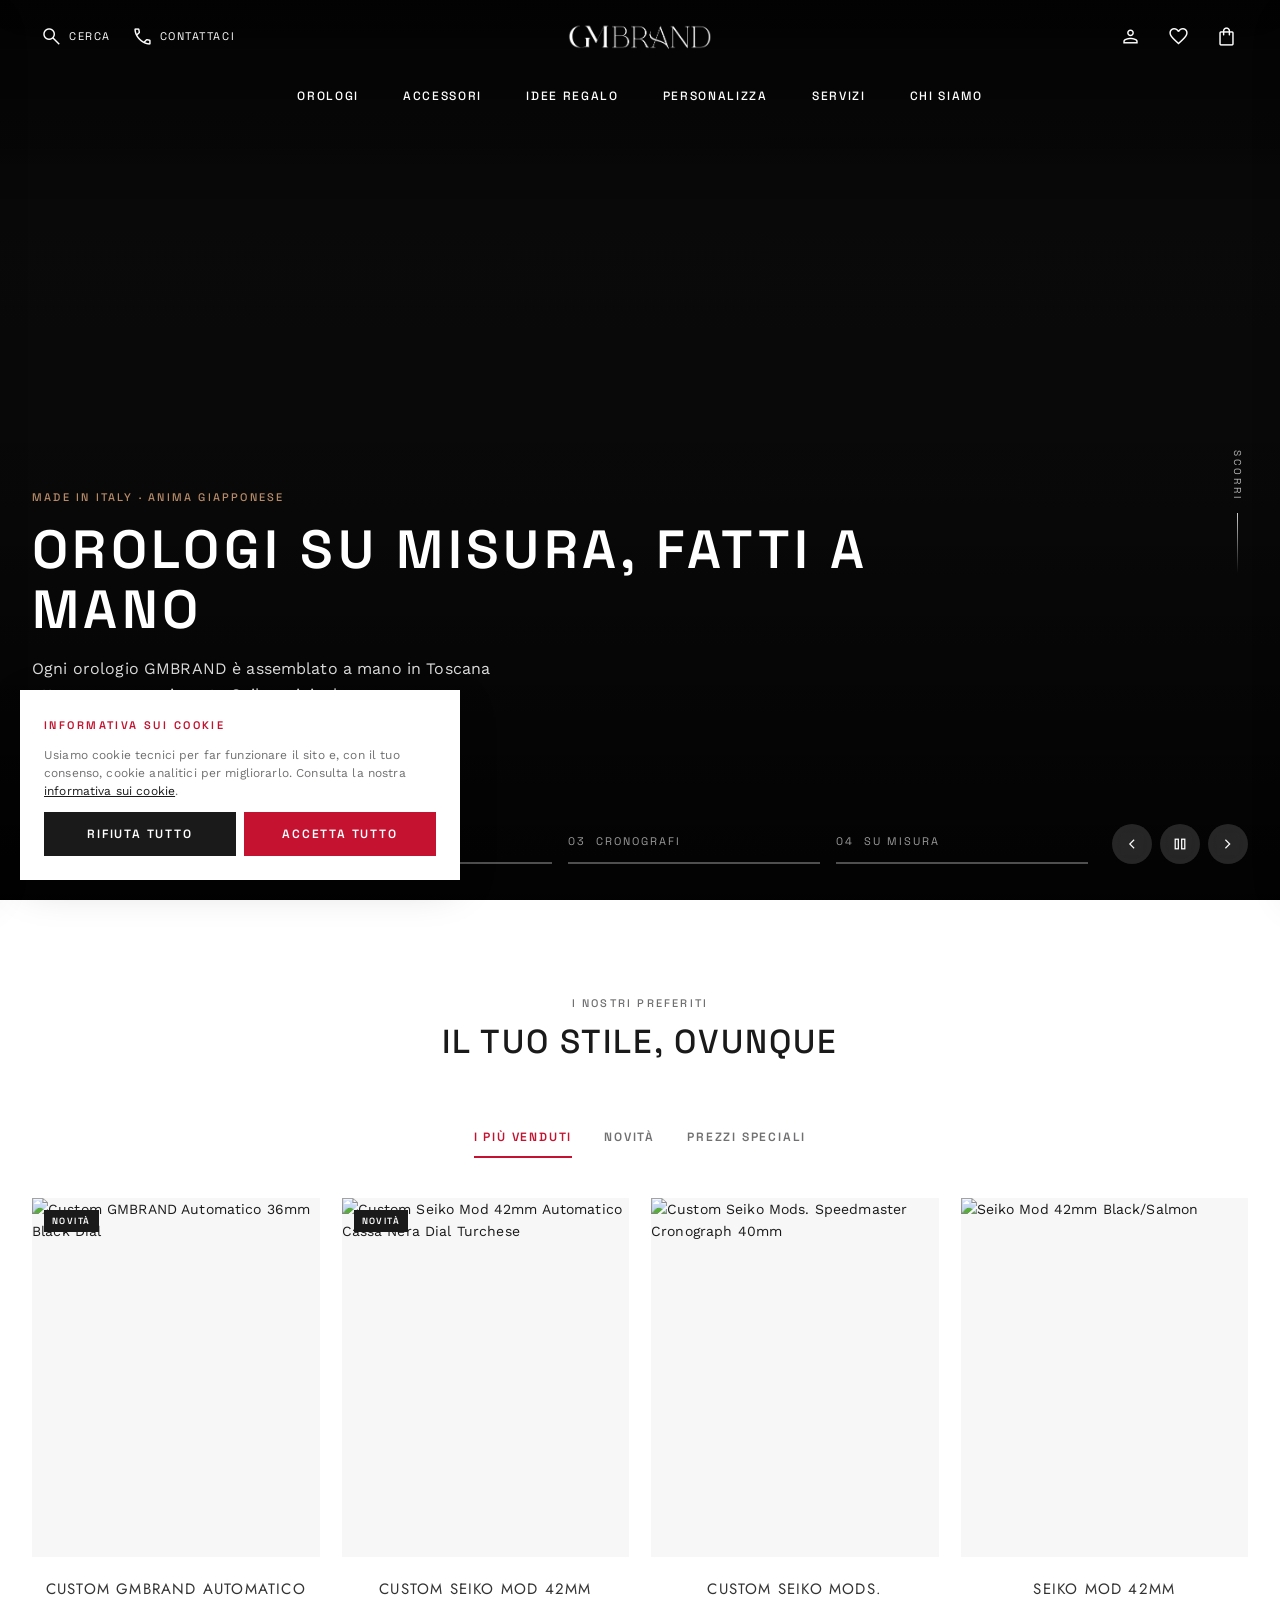
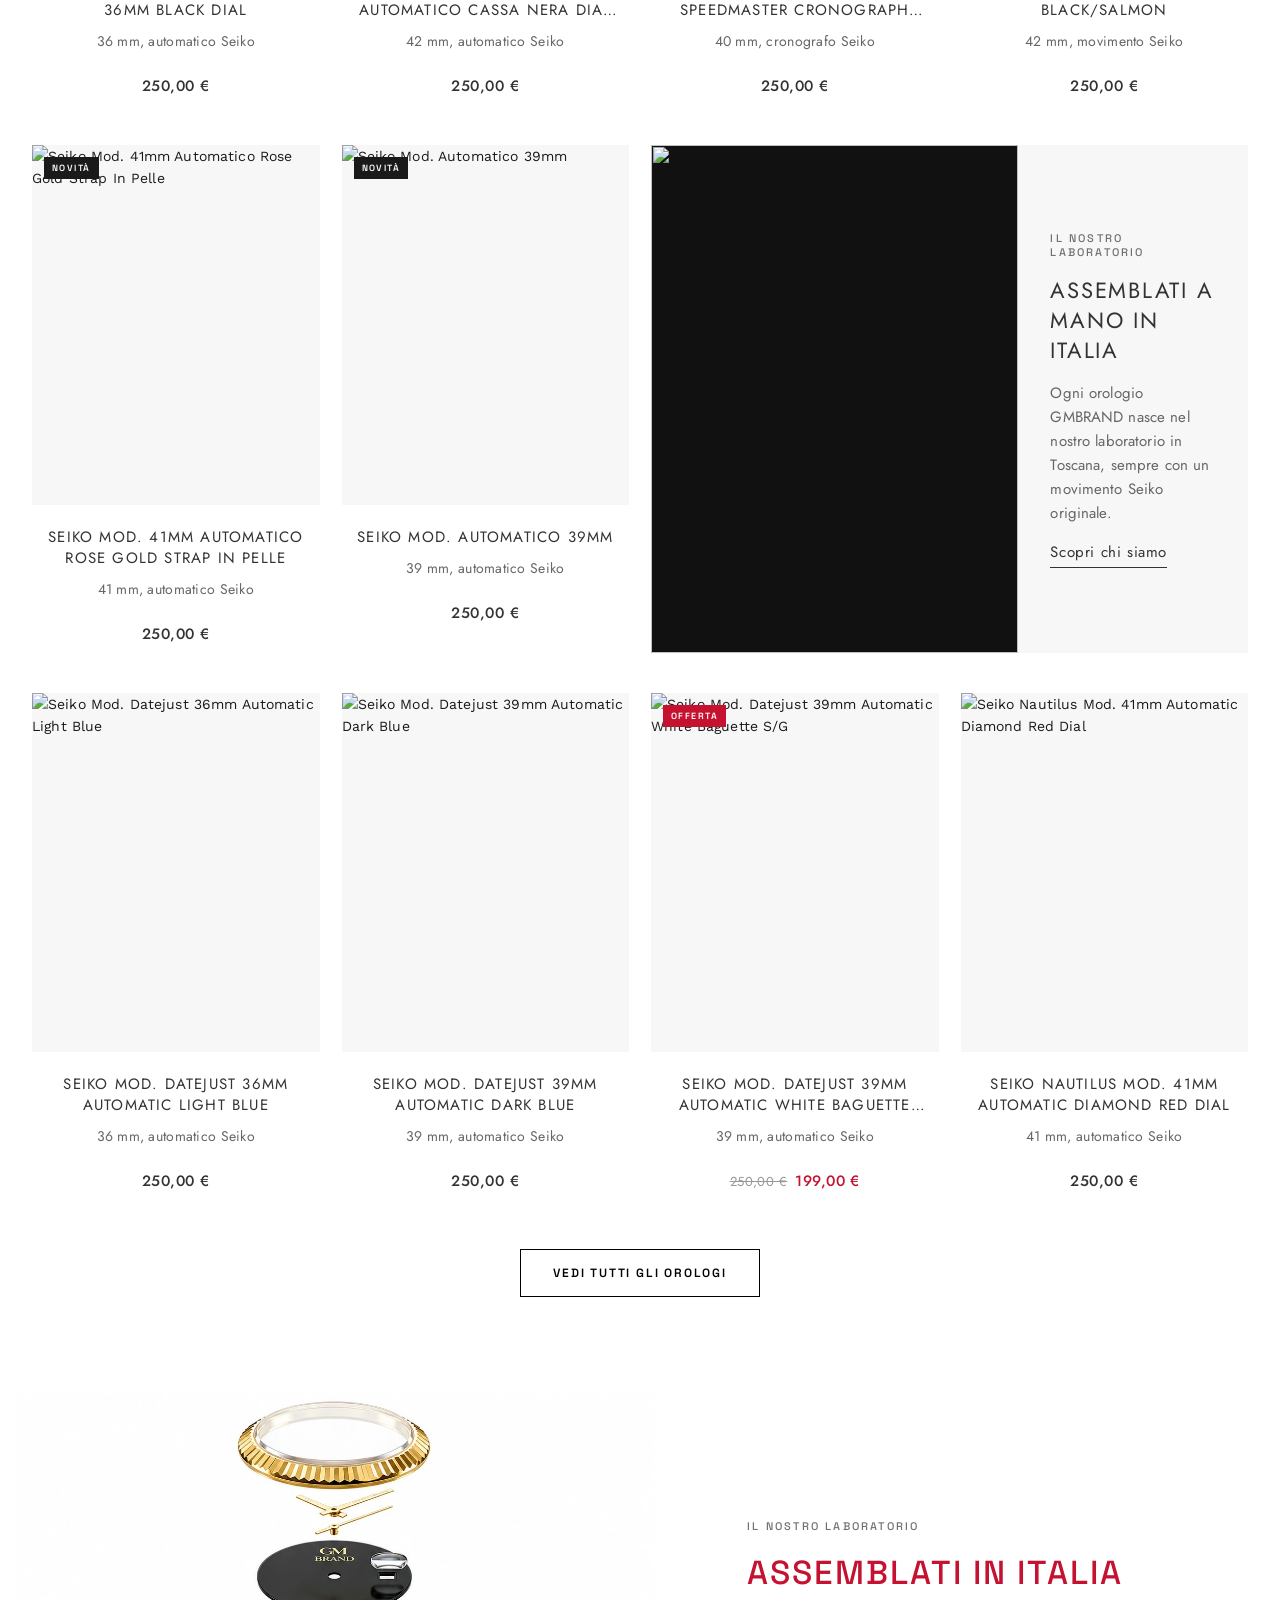
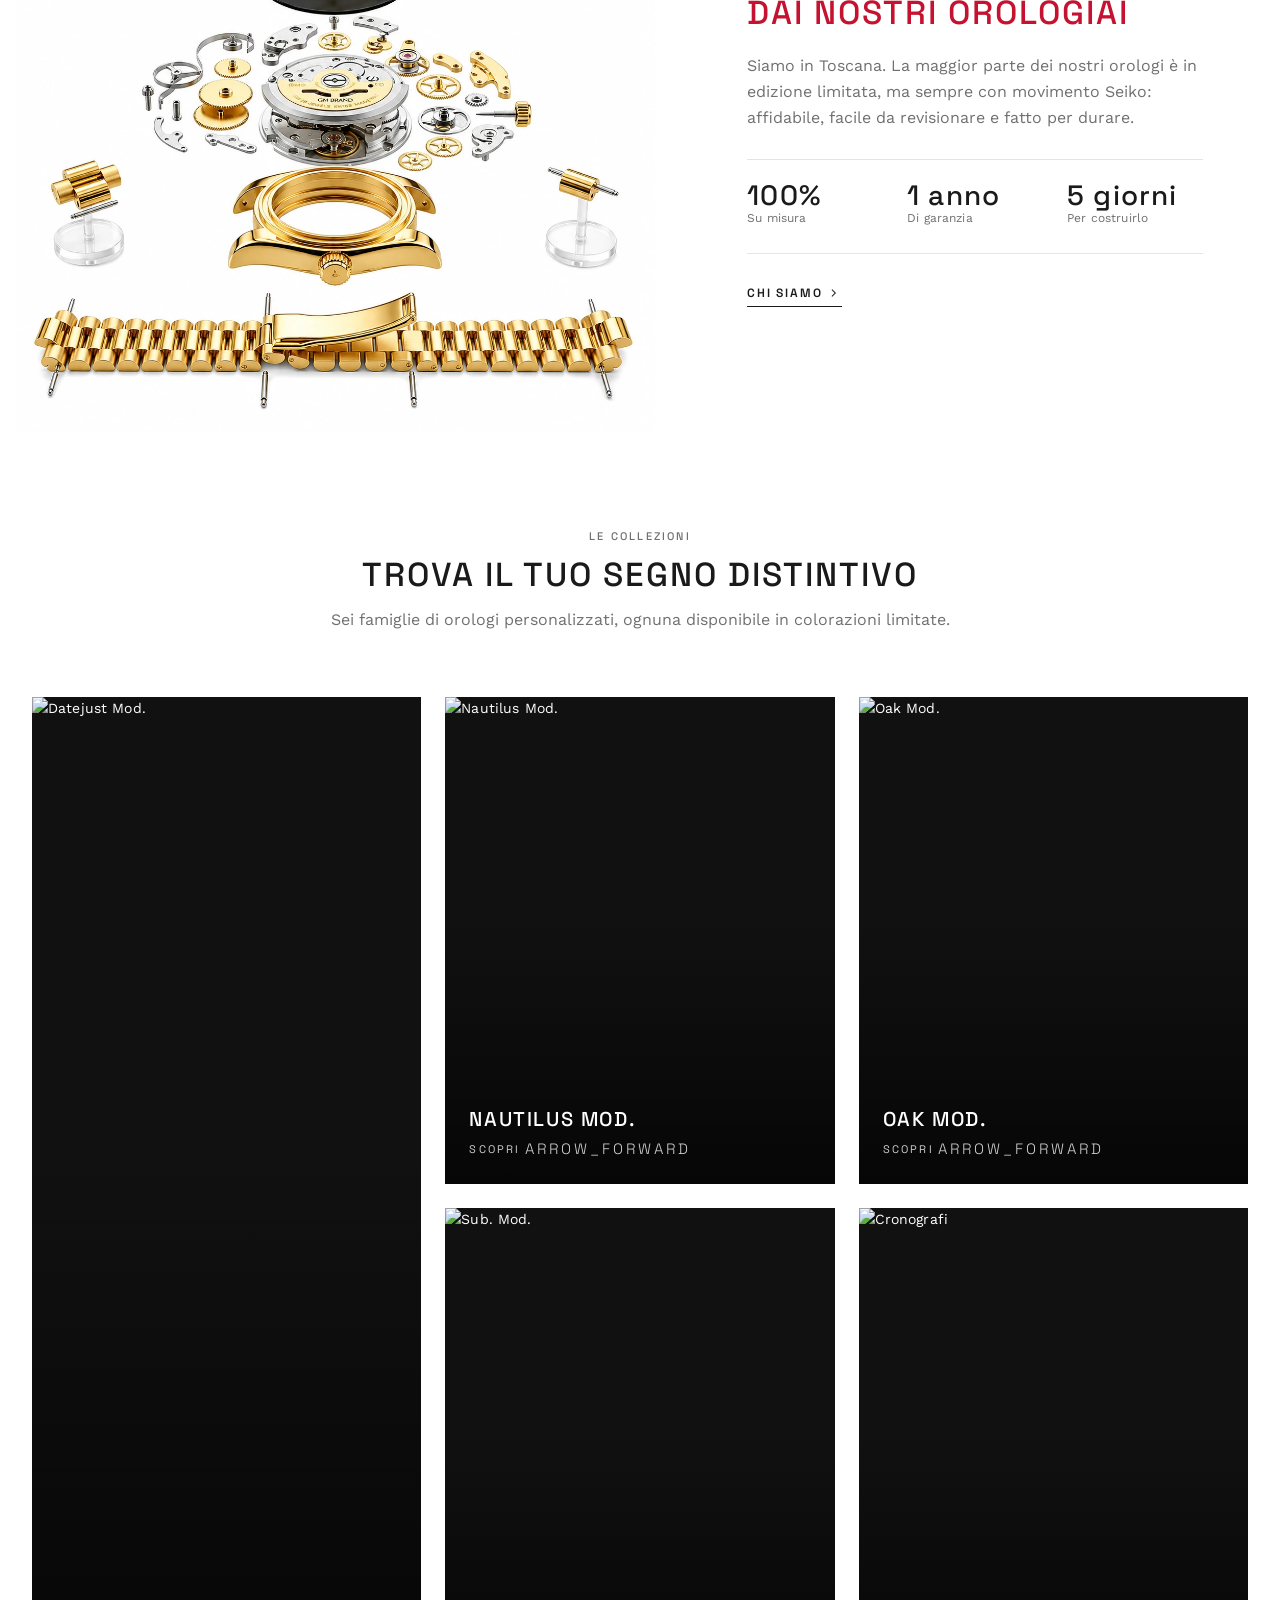
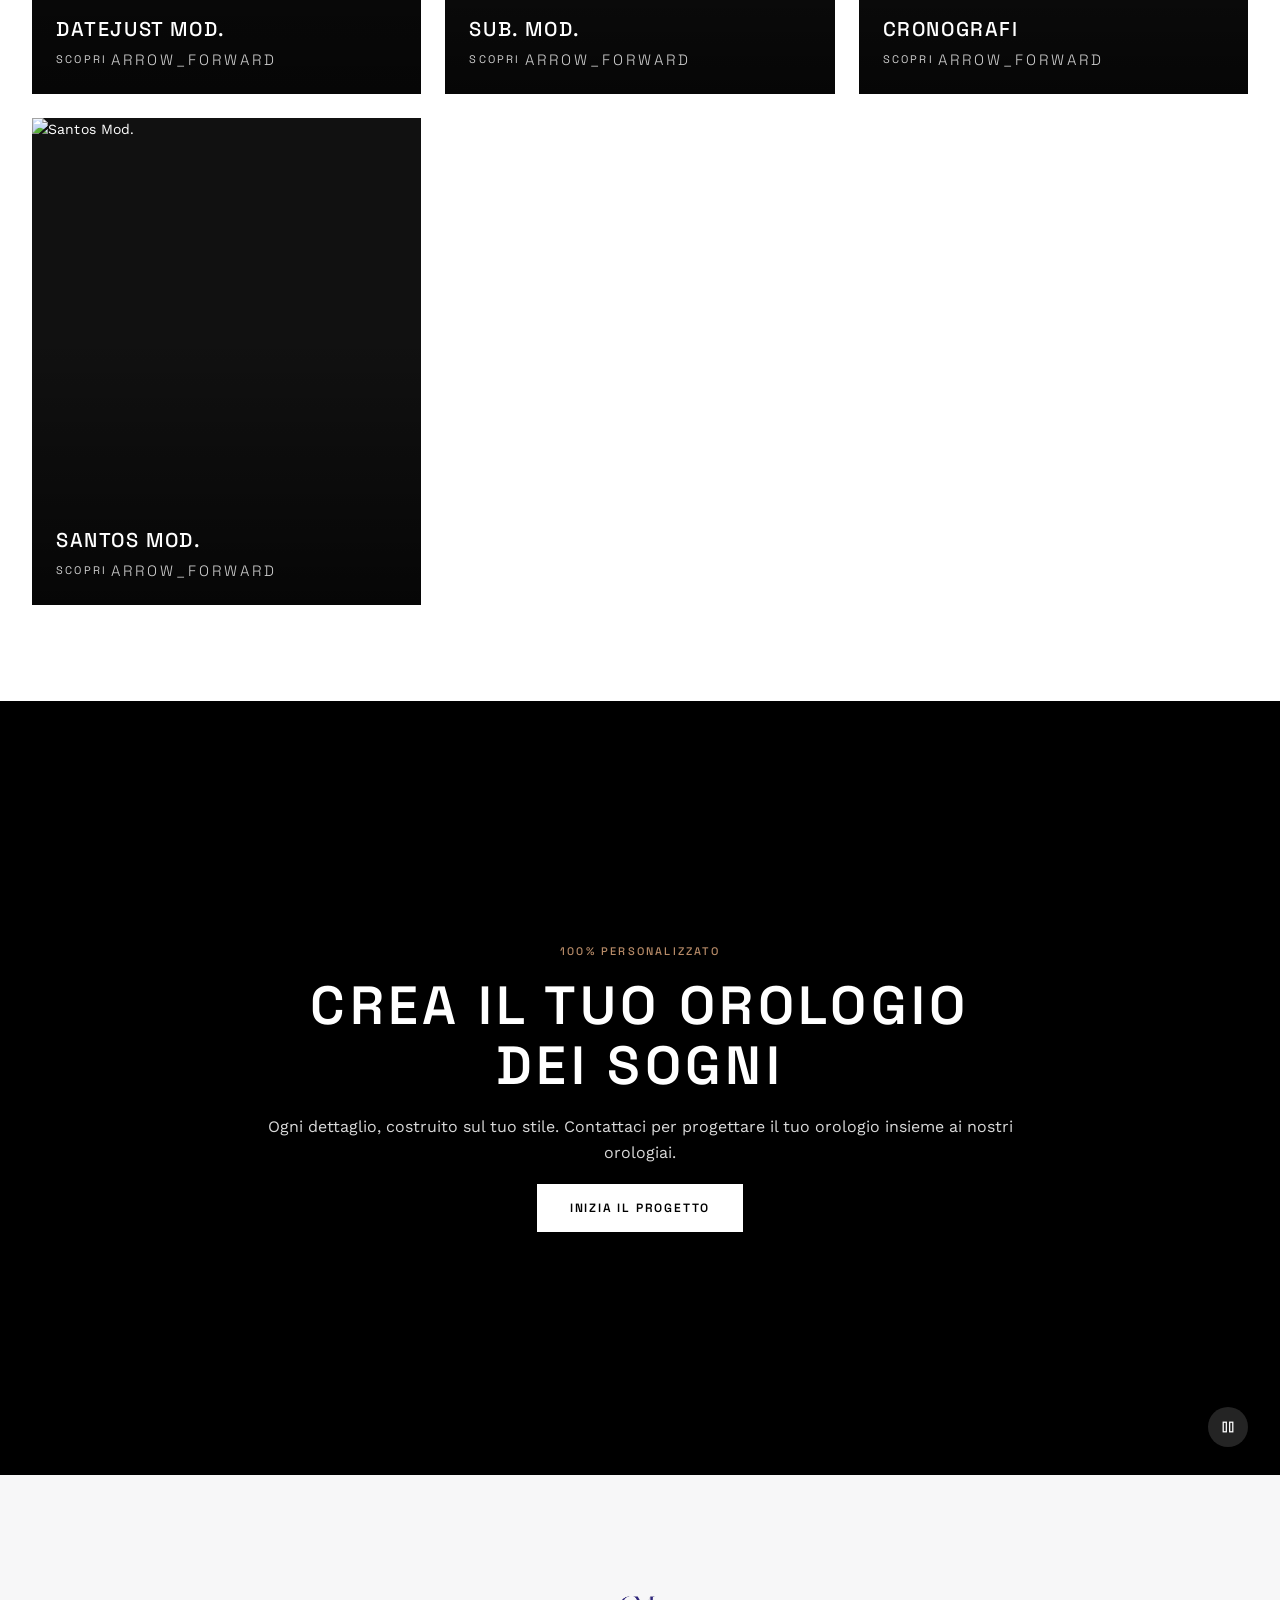
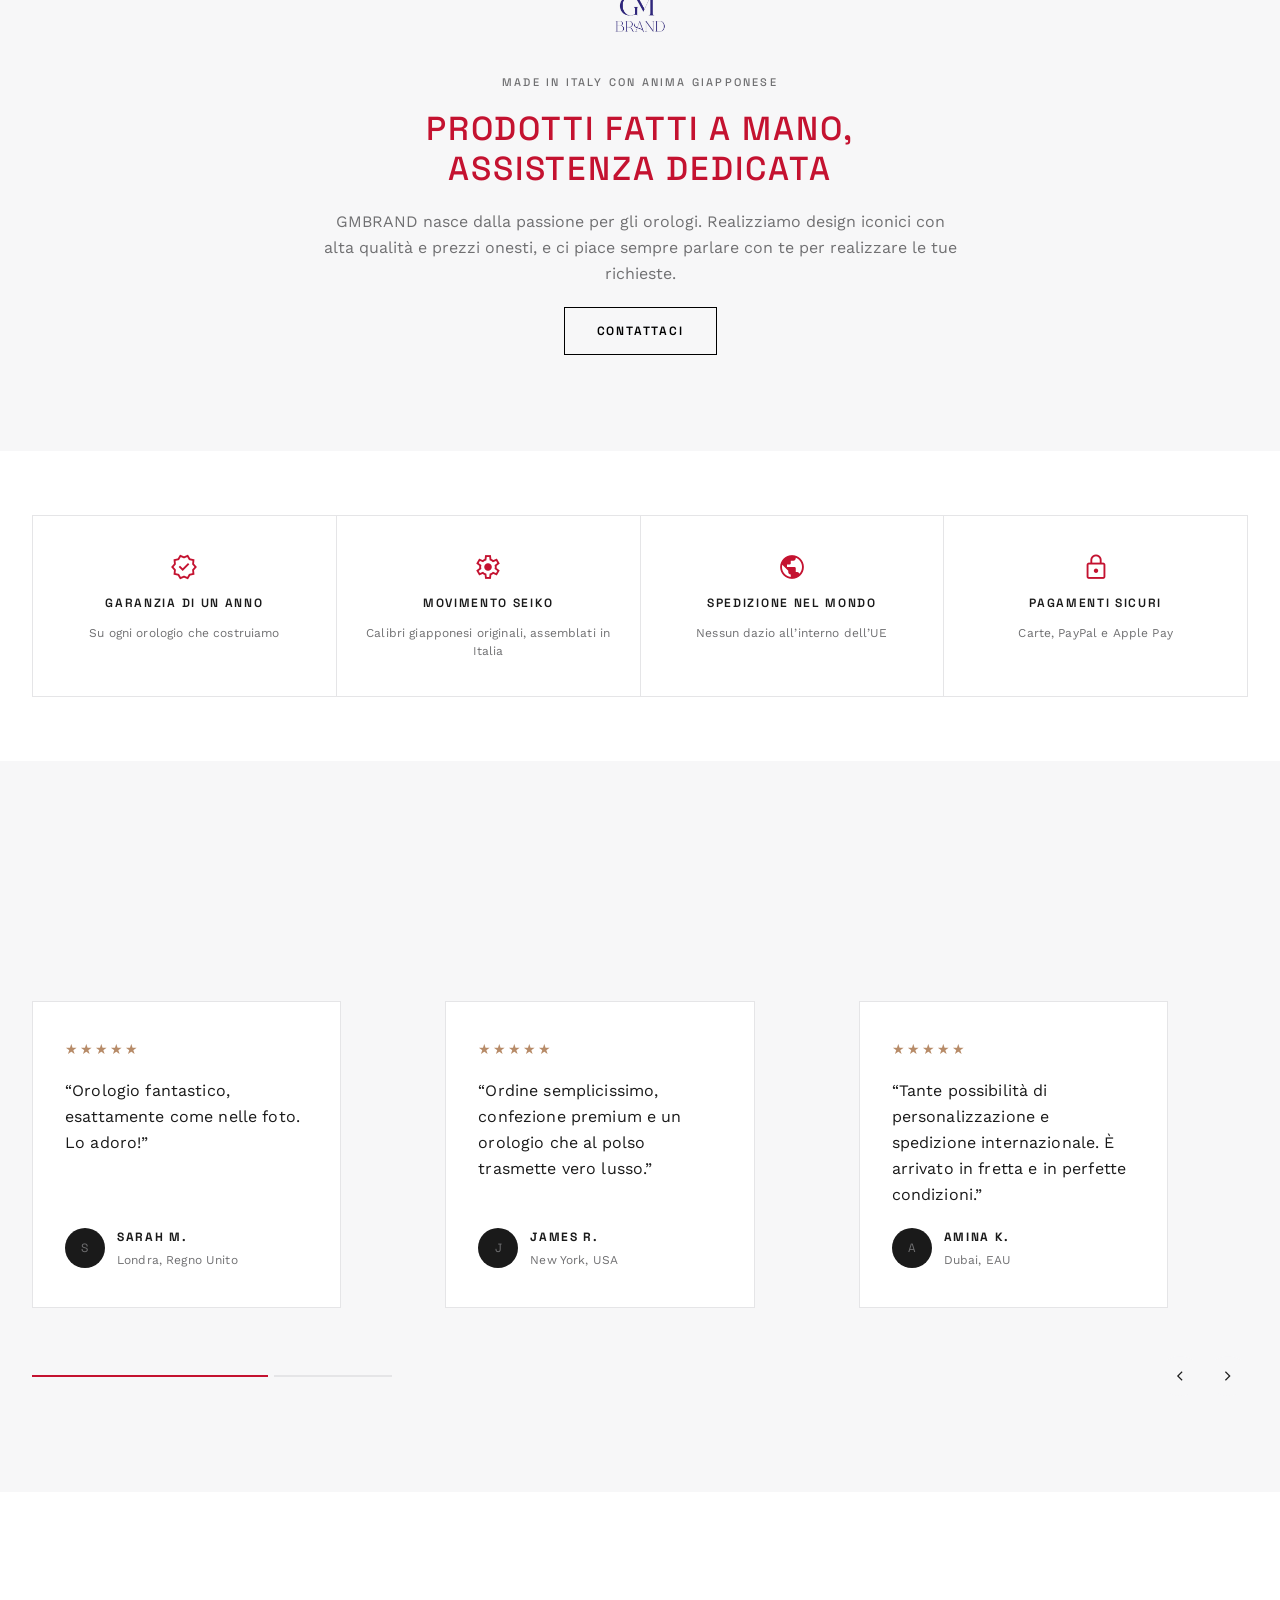
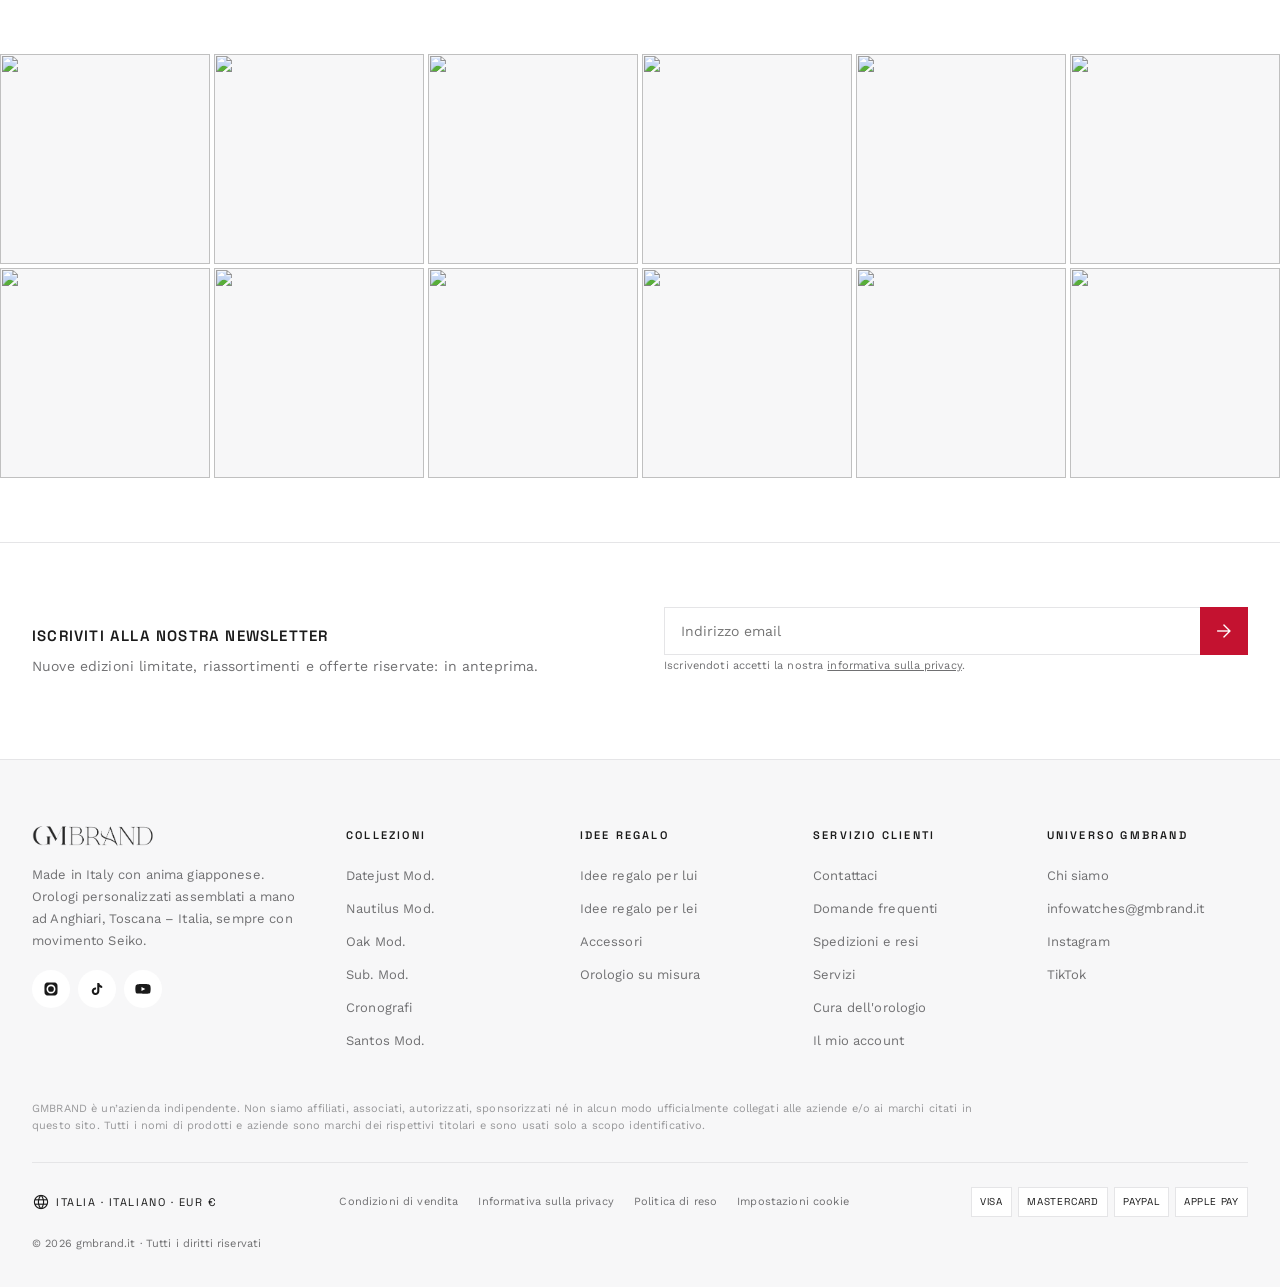
==== preview/index.html @ 94426c6d "descrizione modifiche" ====
<!doctype html>
<html lang="it">
<head>
<meta charset="utf-8">
<meta name="viewport" content="width=device-width, initial-scale=1, viewport-fit=cover">
<title>GMBRAND – Orologi personalizzati Made in Italy</title>
<meta name="description" content="Orologi Seiko mod personalizzati, assemblati a mano in Italia. Datejust, Nautilus, Oak, Sub, Santos mod e cronografi. Spedizione nel mondo, garanzia di un anno.">
<link rel="preconnect" href="https://fonts.googleapis.com"><link rel="preconnect" href="https://fonts.gstatic.com" crossorigin>
<link rel="stylesheet" href="https://fonts.googleapis.com/css2?family=Jost:wght@300;400;500&family=Space+Grotesk:wght@400;500;600;700&family=Work+Sans:wght@300;400;500;600&display=swap">
<link rel="stylesheet" href="https://fonts.googleapis.com/css2?family=Material+Symbols+Outlined:opsz,wght,FILL,GRAD@20..48,100..700,0..1,-50..200&display=block">
<link rel="stylesheet" href="../assets/css/main.css">
<link rel="icon" href="../assets/img/gm-monogram.jpg">
</head>
<body class="has-hero">
<div id="gm-header"></div>
<main id="main">
<section class="hero" aria-roledescription="carousel" aria-label="In evidenza">
  <div class="hero__slide is-active" role="group" aria-roledescription="slide" aria-label="1 / 4">
    <div class="hero__media"><video muted playsinline loop preload="none"  poster="https://www.gmbrand.it/wp-content/uploads/2024/10/IMG_2015-768x512.jpg" data-src="https://videos.pexels.com/video-files/13736229/13736229-hd_1920_1080_30fps.mp4" data-src-mobile="https://videos.pexels.com/video-files/13736229/13736229-sd_960_540_30fps.mp4"></video></div>
    <div class="hero__scrim"></div>
    <div class="hero__content"><div class="container">
      <span class="eyebrow eyebrow--gold">Made in Italy · Anima giapponese</span>
      <h1 class="display">Orologi su misura, fatti a mano</h1>
      <p class="hero__text">Ogni orologio GMBRAND è assemblato a mano in Toscana attorno a un movimento Seiko originale.</p>
      <div class="hero__ctas"><a class="btn btn--red" href="negozio.html">Scopri la collezione</a><a class="btn btn--glass" href="negozio.html">Vedi tutti</a></div>
    </div></div>
  </div>
  <div class="hero__slide" role="group" aria-roledescription="slide" aria-label="2 / 4">
    <div class="hero__media"><video muted playsinline loop preload="none"  poster="https://www.gmbrand.it/wp-content/uploads/2024/04/IMG_1498-768x512.jpg" data-src="https://videos.pexels.com/video-files/11965370/11965370-hd_1920_1080_24fps.mp4" data-src-mobile="https://videos.pexels.com/video-files/11965370/11965370-sd_960_540_24fps.mp4"></video></div>
    <div class="hero__scrim"></div>
    <div class="hero__content"><div class="container">
      <span class="eyebrow eyebrow--gold">Datejust Mod.</span>
      <h2 class="display">Eleganza senza tempo</h2>
      <p class="hero__text">Lunette zigrinate, indici baguette e bracciali jubilee in 36 e 39 mm.</p>
      <div class="hero__ctas"><a class="btn btn--red" href="negozio.html?cat=datejust">Acquista Datejust Mod.</a><a class="btn btn--glass" href="negozio.html">Vedi tutti</a></div>
    </div></div>
  </div>
  <div class="hero__slide" role="group" aria-roledescription="slide" aria-label="3 / 4">
    <div class="hero__media"><video muted playsinline loop preload="none"  poster="https://www.gmbrand.it/wp-content/uploads/2024/04/IMG_0303-768x512.jpg" data-src="https://videos.pexels.com/video-files/39108088/16639006_1920_1080_25fps.mp4" data-src-mobile="https://videos.pexels.com/video-files/39108088/16639003_960_540_25fps.mp4"></video></div>
    <div class="hero__scrim"></div>
    <div class="hero__content"><div class="container">
      <span class="eyebrow eyebrow--gold">Edizioni limitate</span>
      <h2 class="display">Precisione e carattere</h2>
      <p class="hero__text">Cronografi panda, racing e vintage da 40 mm, costruiti per durare.</p>
      <div class="hero__ctas"><a class="btn btn--red" href="negozio.html?cat=chronographs">Acquista i cronografi</a><a class="btn btn--glass" href="negozio.html">Vedi tutti</a></div>
    </div></div>
  </div>
  <div class="hero__slide" role="group" aria-roledescription="slide" aria-label="4 / 4">
    <div class="hero__media"><video muted playsinline loop preload="none"  poster="https://www.gmbrand.it/wp-content/uploads/2024/11/IMG_2409-768x512.jpg" data-src="https://videos.pexels.com/video-files/4824611/4824611-hd_1920_1080_30fps.mp4" data-src-mobile="https://videos.pexels.com/video-files/4824611/4824611-sd_960_540_30fps.mp4"></video></div>
    <div class="hero__scrim"></div>
    <div class="hero__content"><div class="container">
      <span class="eyebrow eyebrow--gold">100% personalizzato</span>
      <h2 class="display">Crea il tuo orologio dei sogni</h2>
      <p class="hero__text">Scegli quadrante, lancette, lunetta e bracciale. I nostri orologiai lo costruiscono per te in cinque giorni lavorativi.</p>
      <div class="hero__ctas"><a class="btn btn--red" href="personalizza.html">Inizia il progetto</a><a class="btn btn--glass" href="negozio.html">Vedi tutti</a></div>
    </div></div>
  </div>
  <div class="hero__controls"><div class="container">
    <div class="hero__tabs" role="tablist">
      <button class="hero__tab is-active" role="tab" aria-label="Made in Italy"><span class="hero__tab-label">01&nbsp; Made in Italy</span><span class="hero__bar"><i></i></span></button>
      <button class="hero__tab" role="tab" aria-label="Datejust Mod."><span class="hero__tab-label">02&nbsp; Datejust Mod.</span><span class="hero__bar"><i></i></span></button>
      <button class="hero__tab" role="tab" aria-label="Cronografi"><span class="hero__tab-label">03&nbsp; Cronografi</span><span class="hero__bar"><i></i></span></button>
      <button class="hero__tab" role="tab" aria-label="Su misura"><span class="hero__tab-label">04&nbsp; Su misura</span><span class="hero__bar"><i></i></span></button>
    </div>
    <div class="hero__btns">
      <button class="round-btn js-hero-prev" aria-label="Slide precedente"><span class="ms">chevron_left</span></button>
      <button class="round-btn js-hero-toggle" aria-label="Metti in pausa"><span class="ms">pause</span></button>
      <button class="round-btn js-hero-next" aria-label="Slide successiva"><span class="ms">chevron_right</span></button>
    </div>
  </div></div>
  <span class="hero__scroll" aria-hidden="true">Scorri</span>
</section>

<section class="section" data-tabs>
  <div class="container">
    <div class="section-head reveal"><span class="eyebrow">I nostri preferiti</span><h2 class="h-lg">Il tuo stile, ovunque</h2></div>
    <div class="tabs reveal" role="tablist">
      <button class="tab is-active" data-tab="best" role="tab" aria-selected="true">I più venduti</button>
      <button class="tab" data-tab="new" role="tab" aria-selected="false">Novità</button>
      <button class="tab" data-tab="sale" role="tab" aria-selected="false">Prezzi speciali</button>
    </div>
    <div data-panel="best"><ul class="grid products" data-products="best"></ul></div>
    <div data-panel="new" hidden><ul class="grid products" data-products="new"></ul></div>
    <div data-panel="sale" hidden><ul class="grid products" data-products="sale"></ul></div>
    <div class="center" style="margin-top:48px"><a class="btn btn--outline" href="negozio.html">Vedi tutti gli orologi</a></div>
  </div>
</section>

<section class="split">
  <div class="split__media split__media--photo"><img src="../assets/img/exploded-watch.webp" alt="Componenti di un orologio GMBRAND: cassa, movimento, quadrante e bracciale" loading="lazy"></div>
  <div class="split__body reveal">
    <span class="eyebrow">Il nostro laboratorio</span>
    <h2 class="h-lg red">Assemblati in Italia<br>dai nostri orologiai</h2>
    <p class="lead">Siamo in Toscana. La maggior parte dei nostri orologi è in edizione limitata, ma sempre con movimento Seiko: affidabile, facile da revisionare e fatto per durare.</p>
    <div class="facts"><div><strong>100%</strong><span>Su misura</span></div><div><strong>1 anno</strong><span>Di garanzia</span></div><div><strong>5 giorni</strong><span>Per costruirlo</span></div></div>
    <a class="link-arrow" href="chi-siamo.html">Chi siamo <span class="ms" style="font-size:16px">chevron_right</span></a>
  </div>
</section>

<section class="section">
  <div class="container">
    <div class="section-head reveal"><span class="eyebrow">Le collezioni</span><h2 class="h-lg">Trova il tuo segno distintivo</h2><p class="lead">Sei famiglie di orologi personalizzati, ognuna disponibile in colorazioni limitate.</p></div>
    <div class="collections" data-collections></div>
  </div>
</section>

<section class="banner">
  <video muted playsinline loop preload="none" data-lazy data-src="https://videos.pexels.com/video-files/1034069/1034069-hd_1920_1080_25fps.mp4" data-src-mobile="https://videos.pexels.com/video-files/1034069/1034069-sd_960_540_25fps.mp4"></video>
  <div class="banner__body reveal">
    <span class="eyebrow eyebrow--gold">100% personalizzato</span>
    <h2 class="display">Crea il tuo orologio dei sogni</h2>
    <p class="lead">Ogni dettaglio, costruito sul tuo stile. Contattaci per progettare il tuo orologio insieme ai nostri orologiai.</p>
    <a class="btn btn--white" href="personalizza.html">Inizia il progetto</a>
  </div>
  <button class="round-btn banner__toggle" data-video-toggle aria-label="Metti in pausa"><span class="ms">pause</span></button>
</section>

<section class="section section--subtle">
  <div class="container statement reveal">
    <img class="statement__mark" src="../assets/img/gm-monogram.jpg" alt="" width="84" height="84">
    <span class="eyebrow">Made in Italy con anima giapponese</span>
    <h2 class="h-lg red">Prodotti fatti a mano,<br>assistenza dedicata</h2>
    <p class="lead">GMBRAND nasce dalla passione per gli orologi. Realizziamo design iconici con alta qualità e prezzi onesti, e ci piace sempre parlare con te per realizzare le tue richieste.</p>
    <a class="btn btn--outline" href="contatti.html">Contattaci</a>
  </div>
</section>

<section class="section section--tight">
  <div class="container"><div class="trust reveal">
    <div class="trust__item"><span class="ms">verified</span><h4>Garanzia di un anno</h4><p>Su ogni orologio che costruiamo</p></div>
    <div class="trust__item"><span class="ms">settings</span><h4>Movimento Seiko</h4><p>Calibri giapponesi originali, assemblati in Italia</p></div>
    <div class="trust__item"><span class="ms">public</span><h4>Spedizione nel mondo</h4><p>Nessun dazio all’interno dell’UE</p></div>
    <div class="trust__item"><span class="ms">lock</span><h4>Pagamenti sicuri</h4><p>Carte, PayPal e Apple Pay</p></div>
  </div></div>
</section>

<section class="section section--subtle reviews">
  <div class="container">
    <div class="section-head reveal"><span class="eyebrow">Clienti in tutto il mondo</span><h2 class="h-lg">Indossano GMBRAND</h2></div>
    <div class="carousel" data-carousel>
      <div class="carousel__track">
        <figure class="review"><div class="review__stars" aria-label="5 su 5">★★★★★</div><blockquote>“Orologio fantastico, esattamente come nelle foto. Lo adoro!”</blockquote><footer><span class="review__avatar">S</span><div><b>Sarah M.</b><span>Londra, Regno Unito</span></div></footer></figure>
        <figure class="review"><div class="review__stars" aria-label="5 su 5">★★★★★</div><blockquote>“Ordine semplicissimo, confezione premium e un orologio che al polso trasmette vero lusso.”</blockquote><footer><span class="review__avatar">J</span><div><b>James R.</b><span>New York, USA</span></div></footer></figure>
        <figure class="review"><div class="review__stars" aria-label="5 su 5">★★★★★</div><blockquote>“Tante possibilità di personalizzazione e spedizione internazionale. È arrivato in fretta e in perfette condizioni.”</blockquote><footer><span class="review__avatar">A</span><div><b>Amina K.</b><span>Dubai, EAU</span></div></footer></figure>
        <figure class="review"><div class="review__stars" aria-label="5 su 5">★★★★★</div><blockquote>“Da collezionista apprezzo la cura artigianale e l’unicità, a un prezzo che ha senso.”</blockquote><footer><span class="review__avatar">D</span><div><b>Daniel T.</b><span>Sydney, Australia</span></div></footer></figure>
      </div>
      <div class="carousel__nav"><div class="dashes"></div><div class="carousel__arrows"><button class="round-btn round-btn--light js-car-prev" aria-label="Precedente"><span class="ms">chevron_left</span></button><button class="round-btn round-btn--light js-car-next" aria-label="Successivo"><span class="ms">chevron_right</span></button></div></div>
    </div>
  </div>
</section>

<section class="section section--tight">
  <div class="container"><div class="section-head reveal" style="margin-bottom:32px"><span class="eyebrow eyebrow--red">@gmbrand_watches</span><h2 class="h-lg">Seguici su Instagram</h2></div></div>
  <div class="gallery">
    <a href="https://www.instagram.com/gmbrand_watches/" target="_blank" rel="noopener" aria-label="Apri Instagram"><img src="https://www.gmbrand.it/wp-content/uploads/2025/12/IMG_9912-300x300.jpg" alt="" loading="lazy"></a>
    <a href="https://www.instagram.com/gmbrand_watches/" target="_blank" rel="noopener" aria-label="Apri Instagram"><img src="https://www.gmbrand.it/wp-content/uploads/2025/12/IMG_9826-300x300.jpg" alt="" loading="lazy"></a>
    <a href="https://www.instagram.com/gmbrand_watches/" target="_blank" rel="noopener" aria-label="Apri Instagram"><img src="https://www.gmbrand.it/wp-content/uploads/2025/12/IMG_9723-300x300.jpg" alt="" loading="lazy"></a>
    <a href="https://www.instagram.com/gmbrand_watches/" target="_blank" rel="noopener" aria-label="Apri Instagram"><img src="https://www.gmbrand.it/wp-content/uploads/2025/12/IMG_9676-300x300.jpg" alt="" loading="lazy"></a>
    <a href="https://www.instagram.com/gmbrand_watches/" target="_blank" rel="noopener" aria-label="Apri Instagram"><img src="https://www.gmbrand.it/wp-content/uploads/2024/11/IMG_2472-300x300.jpg" alt="" loading="lazy"></a>
    <a href="https://www.instagram.com/gmbrand_watches/" target="_blank" rel="noopener" aria-label="Apri Instagram"><img src="https://www.gmbrand.it/wp-content/uploads/2024/11/IMG_2407-300x300.jpg" alt="" loading="lazy"></a>
    <a href="https://www.instagram.com/gmbrand_watches/" target="_blank" rel="noopener" aria-label="Apri Instagram"><img src="https://www.gmbrand.it/wp-content/uploads/2024/11/IMG_2220-300x300.jpg" alt="" loading="lazy"></a>
    <a href="https://www.instagram.com/gmbrand_watches/" target="_blank" rel="noopener" aria-label="Apri Instagram"><img src="https://www.gmbrand.it/wp-content/uploads/2024/11/IMG_2325-300x300.jpg" alt="" loading="lazy"></a>
    <a href="https://www.instagram.com/gmbrand_watches/" target="_blank" rel="noopener" aria-label="Apri Instagram"><img src="https://www.gmbrand.it/wp-content/uploads/2024/11/IMG_2421-300x300.jpg" alt="" loading="lazy"></a>
    <a href="https://www.instagram.com/gmbrand_watches/" target="_blank" rel="noopener" aria-label="Apri Instagram"><img src="https://www.gmbrand.it/wp-content/uploads/2024/11/IMG_2198-300x300.jpg" alt="" loading="lazy"></a>
    <a href="https://www.instagram.com/gmbrand_watches/" target="_blank" rel="noopener" aria-label="Apri Instagram"><img src="https://www.gmbrand.it/wp-content/uploads/2024/10/IMG_2081-300x300.jpg" alt="" loading="lazy"></a>
    <a href="https://www.instagram.com/gmbrand_watches/" target="_blank" rel="noopener" aria-label="Apri Instagram"><img src="https://www.gmbrand.it/wp-content/uploads/2024/10/IMG_1858-300x300.jpg" alt="" loading="lazy"></a>
  </div>
</section>
</main>
<div id="gm-footer"></div>
<script src="../assets/data/products.js"></script>
<script src="preview.js"></script>
<script src="../assets/js/main.js"></script>
</body>
</html>
---- assets/css/main.css ----
/* ==========================================================================
   GMBRAND – Swiss Horlogerie Prestige design system
   Tokens from DESIGN.md: sharp geometry, hairline borders, red accent.
   ========================================================================== */

:root {
  --red: #C41230;
  --red-dark: #A60E28;
  --black: #000;
  --ink: #1A1A1A;
  --gray: #707072;
  --steel: #98989A;
  --subtle: #F7F7F8;
  --hair: #E5E5E7;
  --gold: #B78B68;
  --white: #fff;

  --f-display: "Space Grotesk", "Helvetica Neue", Arial, sans-serif;
  --f-body: "Work Sans", "Helvetica Neue", Arial, sans-serif;
  --f-card: "Jost", "Futura", "Century Gothic", Arial, sans-serif;

  --max: 1440px;
  --pad: 2rem;
  --gutter: 1.5rem;
  --s-2xl: 4rem;
  --s-3xl: 6rem;

  --bar-h: 32px;
  --head-h: 72px;
  --nav-h: 48px;
  --ease: cubic-bezier(.22, .61, .36, 1);
  --veil: 0 10px 40px -10px rgba(0, 0, 0, .12);
}
@media (max-width: 1023px) {
  :root { --pad: 1.25rem; --gutter: 1rem; --s-2xl: 3rem; --s-3xl: 4rem; --head-h: 60px; --nav-h: 0px; }
}

/* ---------- Reset ---------- */
*, *::before, *::after { box-sizing: border-box; }
html { -webkit-text-size-adjust: 100%; scroll-behavior: smooth; }
body {
  margin: 0; font-family: var(--f-body); font-size: 14px; line-height: 22px; letter-spacing: .01em;
  color: var(--ink); background: var(--white); -webkit-font-smoothing: antialiased; overflow-x: hidden;
}
body.no-scroll { overflow: hidden; }
img, video { display: block; max-width: 100%; height: auto; }
a { color: inherit; text-decoration: none; }
button, input, select, textarea { font: inherit; color: inherit; border-radius: 0; }
button { background: none; border: 0; padding: 0; cursor: pointer; }
h1, h2, h3, h4, h5, h6 { margin: 0; font-family: var(--f-display); font-weight: 500; text-transform: uppercase; letter-spacing: .06em; }
p { margin: 0 0 1em; }
ul { margin: 0; padding: 0; list-style: none; }
:focus-visible { outline: 2px solid var(--red); outline-offset: 2px; }
.sr-only { position: absolute !important; width: 1px; height: 1px; overflow: hidden; clip: rect(0 0 0 0); white-space: nowrap; }
.skip-link:focus { position: fixed; top: 8px; left: 8px; z-index: 999; background: var(--black); color: #fff; padding: 10px 16px; width: auto; height: auto; clip: auto; }

.ms { font-family: "Material Symbols Outlined"; font-weight: 300; font-style: normal; font-size: 22px; line-height: 1; letter-spacing: normal; text-transform: none; display: inline-block; white-space: nowrap; direction: ltr; -webkit-font-smoothing: antialiased; font-variation-settings: "opsz" 24, "wght" 300; user-select: none; }

/* ---------- Layout ---------- */
.container { width: 100%; max-width: var(--max); margin: 0 auto; padding: 0 var(--pad); }
.narrow { max-width: 680px; margin-left: auto; margin-right: auto; }
.section { padding: var(--s-3xl) 0; }
.section--subtle { background: var(--subtle); }
.section--tight { padding: var(--s-2xl) 0; }
.center { text-align: center; }

/* ---------- Typography ---------- */
.eyebrow { font-family: var(--f-display); font-size: 11px; line-height: 14px; font-weight: 500; letter-spacing: .2em; text-transform: uppercase; color: var(--gray); display: inline-block; }
.eyebrow--gold { color: var(--gold); }
.eyebrow--red { color: var(--red); font-weight: 600; }
.display { font-size: clamp(30px, 4.2vw, 56px); line-height: 1.12; font-weight: 600; letter-spacing: .08em; }
.h-lg { font-size: clamp(24px, 2.6vw, 34px); line-height: 1.2; letter-spacing: .06em; }
.h-lg.red, .h-md.red { color: var(--red); }
.h-md { font-size: 20px; line-height: 26px; letter-spacing: .05em; }
.h-sm { font-size: 15px; line-height: 22px; font-weight: 600; letter-spacing: .08em; }
.lead { font-size: 16px; line-height: 26px; color: var(--gray); letter-spacing: 0; }
.muted { color: var(--gray); }
.section-head { display: flex; flex-direction: column; align-items: center; text-align: center; gap: 12px; margin-bottom: var(--s-2xl); }
.section-head .lead { max-width: 620px; margin: 0; }

/* ---------- Buttons ---------- */
.btn {
  display: inline-flex; align-items: center; justify-content: center; gap: 8px;
  height: 48px; padding: 0 32px; font-family: var(--f-display); font-size: 12px; line-height: 16px; font-weight: 600;
  letter-spacing: .15em; text-transform: uppercase; border: 1px solid transparent; transition: background .25s var(--ease), color .25s var(--ease), border-color .25s var(--ease);
  white-space: nowrap; cursor: pointer;
}
.btn--red { background: var(--red); color: #fff; }
.btn--red:hover { background: var(--red-dark); }
.btn--black { background: var(--ink); color: #fff; }
.btn--black:hover { background: #000; }
.btn--outline { border-color: var(--black); color: var(--black); background: transparent; }
.btn--outline:hover { background: var(--black); color: #fff; }
.btn--outline-red { border-color: var(--red); color: var(--red); }
.btn--outline-red:hover { background: var(--red); color: #fff; }
.btn--glass { background: rgba(255,255,255,.12); color: #fff; border-color: rgba(255,255,255,.55); backdrop-filter: blur(10px); -webkit-backdrop-filter: blur(10px); }
.btn--glass:hover { background: #fff; color: var(--black); border-color: #fff; }
.btn--white { background: #fff; color: var(--black); }
.btn--white:hover { background: var(--black); color: #fff; }
.btn--block { width: 100%; }
.btn[disabled], .btn.is-disabled { background: var(--hair); color: var(--gray); cursor: not-allowed; border-color: var(--hair); }
.link-arrow { font-family: var(--f-display); font-size: 12px; font-weight: 600; letter-spacing: .15em; text-transform: uppercase; display: inline-flex; align-items: center; gap: 4px; border-bottom: 1px solid currentColor; padding-bottom: 2px; }
.link-arrow:hover { color: var(--red); }

/* ==========================================================================
   Header
   ========================================================================== */
.site-header { position: fixed; top: 0; left: 0; right: 0; z-index: 60; background: #fff; color: var(--ink); transition: background .35s var(--ease), color .35s var(--ease), box-shadow .35s var(--ease), transform .45s var(--ease); }
.site-header.is-scrolled { box-shadow: 0 1px 8px rgba(0,0,0,.06); }
.site-header.is-hidden { transform: translateY(-100%); }
.site-header.is-transparent { background: transparent; color: #fff; box-shadow: none; }
.site-header.is-transparent::before { content: ""; position: absolute; inset: 0 0 -80px; background: linear-gradient(to bottom, rgba(0,0,0,.5), transparent); pointer-events: none; z-index: -1; }
body:not(.has-hero) #main { padding-top: calc(var(--head-h) + var(--nav-h)); }
.admin-bar .site-header { top: 32px; }
@media (max-width: 782px) { .admin-bar .site-header { top: 46px; } }

.header-main { height: var(--head-h); display: grid; grid-template-columns: 1fr auto 1fr; align-items: center; }
.header-left, .header-right { display: flex; align-items: center; gap: 4px; }
.header-right { justify-content: flex-end; }
.icon-btn { width: 44px; height: 44px; display: inline-flex; align-items: center; justify-content: center; position: relative; transition: color .2s, opacity .2s; }
.icon-btn:hover { opacity: .7; }
.icon-btn .ms { font-size: 23px; }
.icon-btn__label { font-family: var(--f-display); font-size: 11px; letter-spacing: .14em; text-transform: uppercase; margin-left: 6px; }
.icon-btn--text { width: auto; padding: 0 8px; }
.cart-count { position: absolute; top: 6px; right: 4px; min-width: 16px; height: 16px; padding: 0 4px; border-radius: 999px; background: var(--red); color: #fff; font-family: var(--f-display); font-size: 9px; font-weight: 700; line-height: 16px; text-align: center; }
.cart-count:empty, .cart-count[data-count="0"] { display: none; }

.logo { display: flex; align-items: center; justify-content: center; }
.logo img { height: 26px; width: auto; transition: filter .35s var(--ease); }
.site-header.is-transparent .logo img { filter: brightness(0) invert(1); }
@media (max-width: 1023px) { .logo img { height: 20px; } .hide-mobile { display: none !important; } }
@media (min-width: 1024px) { .hide-desktop { display: none !important; } }

/* Primary nav */
.primary-nav { height: var(--nav-h); display: flex; justify-content: center; }
.primary-nav > ul { display: flex; gap: 44px; height: 100%; }
.primary-nav > ul > li { display: flex; align-items: center; height: 100%; }
.primary-nav > ul > li > a { position: relative; height: 100%; display: flex; align-items: center; font-family: var(--f-display); font-size: 12px; font-weight: 500; letter-spacing: .14em; text-transform: uppercase; }
.primary-nav > ul > li > a::after { content: ""; position: absolute; left: 0; right: 0; bottom: 0; height: 2px; background: var(--red); transform: scaleX(0); transition: transform .3s var(--ease); }
.primary-nav > ul > li:hover > a::after, .primary-nav > ul > li.is-open > a::after, .primary-nav > ul > li.current-menu-item > a::after { transform: scaleX(1); }
@media (max-width: 1023px) { .primary-nav { display: none; } }

/* Mega menu */
.mega, .primary-nav .sub-menu {
  position: absolute; left: 0; right: 0; top: 100%; background: #fff; color: var(--ink); border-top: 1px solid var(--hair);
  box-shadow: var(--veil); opacity: 0; visibility: hidden; transform: translateY(-6px); transition: opacity .3s var(--ease), transform .3s var(--ease), visibility .3s;
}
.primary-nav li.is-open > .mega, .primary-nav li.is-open > .sub-menu { opacity: 1; visibility: visible; transform: none; }
.mega { max-height: calc(100vh - var(--head-h) - var(--nav-h)); overflow-y: auto; }
.mega__inner { position: relative; display: grid; grid-template-columns: repeat(var(--cols, 2), minmax(180px, 240px)) 1fr; gap: 56px; padding: 64px var(--pad) 72px; max-width: var(--max); margin: 0 auto; min-height: min(62vh, 620px); }
.mega__close { position: absolute; top: 18px; right: var(--pad); width: 44px; height: 44px; border-radius: 50%; display: flex; align-items: center; justify-content: center; background: var(--subtle); color: var(--ink); transition: background .2s, color .2s; }
.mega__close:hover { background: var(--ink); color: #fff; }
.mega__col h4 { font-size: 11px; letter-spacing: .2em; color: var(--gray); font-weight: 500; margin-bottom: 26px; }
.mega__col li + li { margin-top: 16px; }
.mega__col a { font-family: var(--f-card); font-size: 18px; letter-spacing: .06em; text-transform: uppercase; color: #333; transition: color .2s; }
.mega__col a:hover { color: var(--red); }
.mega__all { display: inline-flex; align-items: center; gap: 6px; margin-top: 36px; font-family: var(--f-display); font-size: 12px; font-weight: 600; letter-spacing: .15em; text-transform: uppercase; color: var(--red); border-bottom: 1px solid currentColor; padding-bottom: 3px; }
.mega__feature { display: grid; grid-template-columns: repeat(var(--tiles, 3), minmax(0, 340px)); justify-content: end; align-content: start; gap: 20px; padding-top: 8px; }
.mega__tile { display: block; }
.mega__tile figure { margin: 0 0 16px; aspect-ratio: 4 / 5; overflow: hidden; background: var(--subtle); }
.mega__tile img { width: 100%; height: 100%; object-fit: cover; transition: transform .8s var(--ease); }
.mega__tile:hover img { transform: scale(1.04); }
.mega__tile span { font-family: var(--f-card); font-size: 16px; letter-spacing: .08em; text-transform: uppercase; color: #333; }
.mega__tile:hover span { color: var(--red); }
/* WordPress menu sub-menus (when a custom menu is assigned) */
.primary-nav .sub-menu { display: flex; justify-content: center; gap: 40px; padding: 28px var(--pad); }
.primary-nav .sub-menu a { font-family: var(--f-display); font-size: 13px; letter-spacing: .08em; text-transform: uppercase; }
.primary-nav .sub-menu a:hover { color: var(--red); }

.overlay { position: fixed; inset: 0; background: rgba(0,0,0,.4); z-index: 55; opacity: 0; visibility: hidden; transition: opacity .3s, visibility .3s; }
.overlay.is-visible { opacity: 1; visibility: visible; }

/* Drawer (mobile menu + cart) */
.drawer { position: fixed; top: 0; bottom: 0; width: min(420px, 92vw); background: #fff; z-index: 70; display: flex; flex-direction: column; transition: transform .45s var(--ease); box-shadow: var(--veil); }
.drawer--left { left: 0; transform: translateX(-100%); }
.drawer--right { right: 0; transform: translateX(100%); }
.drawer.is-open { transform: none; }
.drawer__head { height: 64px; flex-shrink: 0; display: flex; align-items: center; justify-content: space-between; padding: 0 12px 0 var(--pad); border-bottom: 1px solid var(--hair); }
.drawer__head h3 { font-size: 13px; letter-spacing: .14em; font-weight: 600; }
.drawer__body { flex: 1; overflow-y: auto; }
.drawer__foot { border-top: 1px solid var(--hair); padding: 20px var(--pad); }
.m-nav > li { border-bottom: 1px solid var(--hair); }
.m-nav > li > a, .m-nav__toggle { width: 100%; display: flex; align-items: center; justify-content: space-between; padding: 18px var(--pad); font-family: var(--f-display); font-size: 13px; font-weight: 600; letter-spacing: .14em; text-transform: uppercase; text-align: left; }
.m-nav__toggle .ms { font-size: 20px; transition: transform .3s; color: var(--gray); }
.m-nav__toggle[aria-expanded="true"] .ms { transform: rotate(45deg); color: var(--red); }
.m-nav__panel { display: none; padding: 0 var(--pad) 18px; }
.m-nav__panel.is-open { display: block; }
.m-nav__panel li a { display: block; padding: 9px 0; color: var(--gray); font-size: 14px; }
.m-nav__panel li a:hover { color: var(--red); }
.m-nav-extra { padding: 24px var(--pad); display: grid; gap: 14px; }
.m-nav-extra a { display: flex; align-items: center; gap: 10px; font-size: 13px; color: var(--gray); }

/* Search overlay */
.search-panel { position: fixed; left: 0; right: 0; top: 0; z-index: 72; background: #fff; transform: translateY(-100%); transition: transform .45s var(--ease); box-shadow: var(--veil); max-height: 100vh; overflow-y: auto; }
.search-panel.is-open { transform: none; }
.search-panel__bar { display: flex; align-items: center; gap: 12px; height: 88px; border-bottom: 1px solid var(--hair); }
.search-panel__bar .ms { color: var(--gray); }
.search-panel__bar input { flex: 1; border: 0; outline: 0; font-family: var(--f-display); font-size: clamp(18px, 2.2vw, 26px); letter-spacing: .06em; text-transform: uppercase; background: transparent; min-width: 0; }
.search-panel__body { padding: 28px 0 40px; }
.search-tags { display: flex; flex-wrap: wrap; gap: 8px; margin-top: 14px; }
.search-tags a { border: 1px solid var(--hair); padding: 8px 14px; font-size: 12px; letter-spacing: .06em; }
.search-tags a:hover { border-color: var(--black); }
.search-results { display: grid; grid-template-columns: repeat(auto-fill, minmax(180px, 1fr)); gap: 16px; margin-top: 24px; }
.search-results a { display: block; }
.search-results img { aspect-ratio: 1; object-fit: cover; width: 100%; background: var(--subtle); margin-bottom: 8px; }
.search-results span { font-family: var(--f-display); font-size: 12px; letter-spacing: .06em; text-transform: uppercase; line-height: 1.35; display: block; }
.search-results em { font-style: normal; font-weight: 600; font-size: 13px; }

/* ==========================================================================
   Hero video slider
   ========================================================================== */
.hero { position: relative; height: 100vh; height: 100svh; min-height: 560px; max-height: 1100px; background: #0b0b0b; color: #fff; overflow: hidden; }
.hero__slide { position: absolute; inset: 0; opacity: 0; visibility: hidden; transition: opacity 1.2s var(--ease), visibility 1.2s; }
.hero__slide.is-active { opacity: 1; visibility: visible; z-index: 1; }
.hero__media { position: absolute; inset: 0; }
.hero__media video, .hero__media img { width: 100%; height: 100%; object-fit: cover; transform: scale(1.06); transition: transform 9s linear; }
.hero__slide.is-active .hero__media video, .hero__slide.is-active .hero__media img { transform: scale(1); }
.hero__scrim { position: absolute; inset: 0; background: linear-gradient(to top, rgba(0,0,0,.78) 0%, rgba(0,0,0,.25) 45%, rgba(0,0,0,.15) 70%, rgba(0,0,0,.35) 100%); }
.hero__content { position: absolute; left: 0; right: 0; bottom: 120px; z-index: 2; }
.hero__content .container { display: flex; flex-direction: column; align-items: flex-start; gap: 16px; }
.hero__content .display { max-width: 860px; }
.hero__text { max-width: 520px; color: rgba(255,255,255,.86); font-size: 16px; line-height: 26px; margin: 0; }
.hero__ctas { display: flex; gap: 12px; flex-wrap: wrap; margin-top: 8px; }
.hero__slide .hero__content > .container > * { opacity: 0; transform: translateY(24px); transition: opacity .9s var(--ease), transform .9s var(--ease); }
.hero__slide.is-active .hero__content > .container > * { opacity: 1; transform: none; }
.hero__slide.is-active .hero__content > .container > *:nth-child(2) { transition-delay: .12s; }
.hero__slide.is-active .hero__content > .container > *:nth-child(3) { transition-delay: .24s; }
.hero__slide.is-active .hero__content > .container > *:nth-child(4) { transition-delay: .36s; }
.hero__controls { position: absolute; left: 0; right: 0; bottom: 36px; z-index: 3; }
.hero__controls .container { display: flex; align-items: flex-end; gap: 24px; }
.hero__tabs { flex: 1; display: grid; grid-auto-flow: column; grid-auto-columns: 1fr; gap: 16px; }
.hero__tab { text-align: left; color: rgba(255,255,255,.6); transition: color .3s; }
.hero__tab:hover, .hero__tab.is-active { color: #fff; }
.hero__tab-label { display: block; font-family: var(--f-display); font-size: 11px; letter-spacing: .18em; text-transform: uppercase; margin-bottom: 10px; white-space: nowrap; overflow: hidden; text-overflow: ellipsis; }
.hero__bar { display: block; height: 2px; background: rgba(255,255,255,.3); position: relative; overflow: hidden; }
.hero__bar i { position: absolute; inset: 0; background: var(--red); transform-origin: left; transform: scaleX(0); }
.hero__tab.is-done .hero__bar i { transform: scaleX(1); background: rgba(255,255,255,.8); }
.hero__btns { display: flex; gap: 8px; }
.round-btn { width: 40px; height: 40px; border-radius: 50%; display: inline-flex; align-items: center; justify-content: center; background: rgba(255,255,255,.14); backdrop-filter: blur(10px); -webkit-backdrop-filter: blur(10px); color: #fff; transition: background .25s, color .25s; }
.round-btn:hover { background: #fff; color: var(--black); }
.round-btn .ms { font-size: 20px; }
.round-btn--light { background: var(--subtle); color: var(--ink); backdrop-filter: none; }
.round-btn--light:hover { background: var(--ink); color: #fff; }
.round-btn[disabled] { opacity: .35; pointer-events: none; }
.hero__scroll { position: absolute; right: var(--pad); top: 50%; z-index: 3; writing-mode: vertical-rl; font-family: var(--f-display); font-size: 10px; letter-spacing: .3em; text-transform: uppercase; color: rgba(255,255,255,.7); display: flex; align-items: center; gap: 12px; }
.hero__scroll::after { content: ""; width: 1px; height: 60px; background: linear-gradient(rgba(255,255,255,.8), transparent); animation: scrollLine 2.2s infinite; }
@keyframes scrollLine { 0% { transform: scaleY(0); transform-origin: top; } 50% { transform: scaleY(1); transform-origin: top; } 51% { transform-origin: bottom; } 100% { transform: scaleY(0); transform-origin: bottom; } }
@media (max-width: 1023px) {
  .hero { min-height: 520px; }
  .hero__content { bottom: 110px; }
  .hero__tab-label { display: none; }
  .hero__tabs { gap: 6px; }
  .hero__scroll, .hero__btns .js-hero-prev, .hero__btns .js-hero-next { display: none; }
  .hero__ctas .btn { padding: 0 22px; }
}

/* Page hero (inner pages) */
.page-hero { position: relative; min-height: 420px; height: 56vh; display: flex; align-items: flex-end; color: #fff; background: #111; overflow: hidden; }
.page-hero video, .page-hero > img { position: absolute; inset: 0; width: 100%; height: 100%; object-fit: cover; }
.page-hero::after { content: ""; position: absolute; inset: 0; background: linear-gradient(to top, rgba(0,0,0,.7), rgba(0,0,0,.15)); }
.page-hero .container { position: relative; z-index: 1; padding-bottom: 56px; display: flex; flex-direction: column; gap: 14px; }
.page-hero .lead { color: rgba(255,255,255,.85); max-width: 560px; margin: 0; }
.page-title { padding: 56px 0 32px; text-align: center; border-bottom: 1px solid var(--hair); }
.page-title .h-lg { margin-top: 10px; }

/* ==========================================================================
   Home sections
   ========================================================================== */
.model-bar { background: var(--subtle); border-bottom: 1px solid var(--hair); }
.model-bar ul { display: flex; justify-content: center; gap: 48px; padding: 22px 0; overflow-x: auto; scrollbar-width: none; }
.model-bar ul::-webkit-scrollbar { display: none; }
.model-bar a { position: relative; display: flex; flex-direction: column; align-items: center; gap: 6px; font-family: var(--f-display); font-size: 12px; font-weight: 600; letter-spacing: .2em; text-transform: uppercase; color: var(--gray); white-space: nowrap; transition: color .2s; }
.model-bar a::after { content: ""; width: 5px; height: 5px; border-radius: 50%; background: var(--red); opacity: 0; transition: opacity .2s; }
.model-bar a:hover, .model-bar a.is-active { color: var(--ink); }
.model-bar a:hover::after, .model-bar a.is-active::after { opacity: 1; }
@media (max-width: 1023px) { .model-bar ul { justify-content: flex-start; gap: 28px; padding: 18px var(--pad); } }

/* Tabs */
.tabs { display: flex; justify-content: center; gap: 32px; margin-bottom: 40px; }
.tab { white-space: nowrap; padding-bottom: 8px; font-family: var(--f-display); font-size: 12px; font-weight: 600; letter-spacing: .15em; text-transform: uppercase; color: var(--gray); border-bottom: 2px solid transparent; transition: color .2s, border-color .2s; }
.tab:hover { color: var(--ink); }
.tab.is-active { color: var(--red); border-color: var(--red); }
@media (max-width: 560px) { .tabs { gap: 18px; } .tab { font-size: 11px; letter-spacing: .1em; } }

/* Product card – stile editoriale */
.pcard { position: relative; display: flex; flex-direction: column; height: 100%; }
.pcard__media { position: relative; display: block; aspect-ratio: 4 / 5; background: var(--subtle); overflow: hidden; }
.pcard__media img { width: 100%; height: 100%; object-fit: cover; transition: transform .8s var(--ease), opacity .5s; }
.pcard:hover .pcard__media img { transform: scale(1.03); }
.pcard__badges { position: absolute; top: 12px; left: 12px; display: flex; gap: 6px; z-index: 1; }
.badge { display: inline-flex; align-items: center; height: 22px; padding: 0 8px; font-family: var(--f-display); font-size: 9px; font-weight: 600; letter-spacing: .16em; text-transform: uppercase; background: var(--ink); color: #fff; }
.badge--red { background: var(--red); }
.badge--outline { background: #fff; color: var(--ink); border: 1px solid var(--hair); }
.badge--gold { background: transparent; color: var(--gold); border: 1px solid var(--gold); }
.pcard__wish { position: absolute; top: 8px; right: 8px; z-index: 1; width: 36px; height: 36px; border-radius: 50%; display: flex; align-items: center; justify-content: center; color: var(--ink); background: rgba(255,255,255,.9); opacity: 0; transition: opacity .25s, color .2s; }
.pcard:hover .pcard__wish, .pcard__wish.is-on { opacity: 1; }
.pcard__wish.is-on { color: var(--red); }
.pcard__wish.is-on .ms { font-variation-settings: "FILL" 1; }
.pcard__wish .ms { font-size: 19px; }
.pcard__body { display: flex; flex-direction: column; align-items: center; text-align: center; gap: 10px; padding: 22px 12px 8px; flex: 1; color: #333; }
.pcard__title { font-family: var(--f-card); font-size: 15px; line-height: 21px; font-weight: 400; letter-spacing: .08em; text-transform: uppercase; color: #333; display: -webkit-box; -webkit-line-clamp: 2; -webkit-box-orient: vertical; overflow: hidden; }
.pcard__body:hover .pcard__title { color: #000; }
.pcard__spec { font-family: var(--f-card); font-size: 14px; line-height: 20px; color: #666; margin: 0; letter-spacing: .02em; }
.price { font-family: var(--f-card); font-size: 15px; font-weight: 500; letter-spacing: .03em; color: #333; display: inline-flex; align-items: baseline; justify-content: center; gap: 8px; flex-wrap: wrap; }
.price del { color: var(--steel); font-weight: 400; font-size: 13px; }
.price ins { text-decoration: none; color: var(--red); }
.pcard__price { margin-top: 14px; }
.pcard.is-soldout .pcard__media img { opacity: .7; }

/* Riquadro marketing nella griglia prodotti */
.promo-tile { grid-column: span 2; display: grid; grid-template-columns: 1.6fr 1fr; background: var(--subtle); list-style: none; }
.promo-tile--reverse { grid-template-columns: 1fr 1.6fr; }
.promo-tile--reverse .promo-tile__media { order: 2; }
.promo-tile__media { position: relative; overflow: hidden; background: #111; min-height: 360px; }
.promo-tile__media img { position: absolute; inset: 0; width: 100%; height: 100%; object-fit: cover; transition: transform 1.2s var(--ease); }
.promo-tile:hover .promo-tile__media img { transform: scale(1.04); }
.promo-tile__body { display: flex; flex-direction: column; justify-content: center; gap: 16px; padding: 40px 32px; }
.promo-tile__body h3 { font-family: var(--f-card); font-size: 22px; line-height: 30px; font-weight: 400; letter-spacing: .08em; color: #333; }
.promo-tile__body p { font-family: var(--f-card); font-size: 15px; line-height: 24px; color: #666; margin: 0; }
.promo-tile__link { align-self: flex-start; font-family: var(--f-card); font-size: 15px; letter-spacing: .04em; color: #333; padding-bottom: 4px; border-bottom: 1px solid #333; transition: color .2s, border-color .2s; }
.promo-tile__link:hover { color: var(--red); border-color: var(--red); }
@media (max-width: 1199px) { .promo-tile { grid-column: span 3; } }
@media (max-width: 767px) { .promo-tile, .promo-tile--reverse { grid-column: 1 / -1; grid-template-columns: 1fr; } .promo-tile--reverse .promo-tile__media { order: 0; } .promo-tile__media { min-height: 0; aspect-ratio: 3 / 2; } .promo-tile__body { padding: 28px 20px; } }

/* Carousel */
.carousel { position: relative; }
.carousel__track { display: grid; grid-auto-flow: column; grid-auto-columns: calc((100% - 3 * var(--gutter)) / 4); gap: var(--gutter); overflow-x: auto; scroll-snap-type: x mandatory; scroll-behavior: smooth; scrollbar-width: none; padding-bottom: 2px; }
.carousel__track::-webkit-scrollbar { display: none; }
.carousel__track > * { scroll-snap-align: start; }
@media (max-width: 1199px) { .carousel__track { grid-auto-columns: calc((100% - 2 * var(--gutter)) / 3); } }
@media (max-width: 767px) { .carousel__track { grid-auto-columns: 72%; } }
.carousel__nav { display: flex; align-items: center; justify-content: space-between; margin-top: 32px; gap: 24px; }
.dashes { display: flex; gap: 6px; flex: 1; max-width: 360px; }
.dashes span { height: 2px; flex: 1; background: var(--hair); transition: background .3s, flex .3s; }
.dashes span.is-active { background: var(--red); flex: 2; }
.carousel__arrows { display: flex; gap: 8px; }

/* Editorial split */
.split { display: grid; grid-template-columns: 1.1fr 1fr; min-height: 640px; }
.split--reverse .split__media { order: 2; }
.split__media { position: relative; overflow: hidden; background: #111; min-height: 420px; }
.split__media video, .split__media img { position: absolute; inset: 0; width: 100%; height: 100%; object-fit: cover; }
.split__body { display: flex; flex-direction: column; justify-content: center; align-items: flex-start; gap: 20px; padding: var(--s-3xl) clamp(1.25rem, 6vw, 96px); background: #fff; }
.split__body .lead { margin: 0; max-width: 520px; }
.split--subtle .split__body { background: var(--subtle); }
.facts { display: grid; grid-template-columns: repeat(3, 1fr); gap: 24px; width: 100%; max-width: 520px; padding: 24px 0; border-top: 1px solid var(--hair); border-bottom: 1px solid var(--hair); margin: 8px 0; }
.facts strong { display: block; font-family: var(--f-display); font-size: 28px; font-weight: 500; letter-spacing: .04em; color: var(--ink); }
.facts span { font-size: 12px; color: var(--gray); }
@media (max-width: 1023px) { .split { grid-template-columns: 1fr; min-height: 0; } .split--reverse .split__media { order: 0; } .split__media { aspect-ratio: 4/3; min-height: 0; } }

/* Collections grid */
.collections { display: grid; grid-template-columns: repeat(3, 1fr); gap: var(--gutter); }
.ctile { position: relative; display: block; aspect-ratio: 4/5; overflow: hidden; background: #111; color: #fff; }
.ctile img { width: 100%; height: 100%; object-fit: cover; transition: transform 1s var(--ease); }
.ctile::after { content: ""; position: absolute; inset: 0; background: linear-gradient(to top, rgba(0,0,0,.65), transparent 55%); }
.ctile:hover img { transform: scale(1.05); }
.ctile__body { position: absolute; left: 24px; right: 24px; bottom: 24px; z-index: 1; display: flex; flex-direction: column; gap: 8px; }
.ctile__body h3 { font-size: 20px; letter-spacing: .08em; }
.ctile__body span { font-family: var(--f-display); font-size: 11px; letter-spacing: .2em; text-transform: uppercase; color: rgba(255,255,255,.8); display: inline-flex; align-items: center; gap: 4px; }
.collections .ctile:first-child { grid-row: span 2; aspect-ratio: auto; }
@media (max-width: 1023px) { .collections { grid-template-columns: 1fr 1fr; } .collections .ctile:first-child { grid-column: span 2; grid-row: auto; aspect-ratio: 16/10; } }
@media (max-width: 560px) { .ctile__body { left: 14px; bottom: 14px; } .ctile__body h3 { font-size: 15px; } }

/* Full-bleed video banner */
.banner { position: relative; min-height: 86vh; display: flex; align-items: center; justify-content: center; text-align: center; color: #fff; overflow: hidden; background: #000; }
.banner video, .banner > img { position: absolute; inset: 0; width: 100%; height: 100%; object-fit: cover; opacity: .75; }
.banner::after { content: ""; position: absolute; inset: 0; background: radial-gradient(ellipse at center, rgba(0,0,0,.25), rgba(0,0,0,.6)); }
.banner__body { position: relative; z-index: 1; display: flex; flex-direction: column; align-items: center; gap: 18px; padding: 0 var(--pad); max-width: 820px; }
.banner__body .lead { color: rgba(255,255,255,.85); margin: 0; }
.banner__toggle { position: absolute; right: var(--pad); bottom: 28px; z-index: 2; }

/* Heritage / statement */
.statement { text-align: center; display: flex; flex-direction: column; align-items: center; gap: 20px; }
.statement .lead { max-width: 640px; margin: 0; }
.statement__mark { width: 84px; height: auto; mix-blend-mode: multiply; }

/* Trust badges */
.trust { display: grid; grid-template-columns: repeat(4, 1fr); gap: 1px; background: var(--hair); border: 1px solid var(--hair); }
.trust__item { background: #fff; padding: 36px 24px; display: flex; flex-direction: column; align-items: center; text-align: center; gap: 10px; }
.trust__item .ms { color: var(--red); font-size: 30px; }
.trust__item h4 { font-size: 12px; letter-spacing: .14em; font-weight: 600; }
.trust__item p { margin: 0; font-size: 12px; line-height: 18px; color: var(--gray); }
@media (max-width: 1023px) { .trust { grid-template-columns: 1fr 1fr; } .trust__item { padding: 24px 14px; } }

/* Reviews */
.reviews .carousel__track { grid-auto-columns: calc((100% - 2 * var(--gutter)) / 3); }
@media (max-width: 1023px) { .reviews .carousel__track { grid-auto-columns: 84%; } }
.review { background: #fff; border: 1px solid var(--hair); padding: 36px 32px; display: flex; flex-direction: column; gap: 18px; }
.review__stars { color: var(--gold); letter-spacing: 2px; font-size: 14px; }
.review blockquote { margin: 0; font-size: 16px; line-height: 26px; color: var(--ink); flex: 1; }
.review footer { display: flex; align-items: center; gap: 12px; }
.review footer b { font-family: var(--f-display); font-size: 12px; letter-spacing: .14em; text-transform: uppercase; display: block; }
.review footer span { font-size: 12px; color: var(--gray); }
.review__avatar { width: 40px; height: 40px; border-radius: 50%; background: var(--ink); color: #fff; display: flex; align-items: center; justify-content: center; font-family: var(--f-display); font-size: 13px; }

/* Instagram gallery */
.gallery { display: grid; grid-template-columns: repeat(6, 1fr); gap: 4px; }
.gallery a { position: relative; aspect-ratio: 1; overflow: hidden; background: var(--subtle); }
.gallery img { width: 100%; height: 100%; object-fit: cover; transition: transform .8s var(--ease); }
.gallery a::after { content: "photo_camera"; font-family: "Material Symbols Outlined"; position: absolute; inset: 0; display: flex; align-items: center; justify-content: center; font-size: 28px; color: #fff; background: rgba(196,18,48,.55); opacity: 0; transition: opacity .3s; }
.gallery a:hover::after { opacity: 1; }
.gallery a:hover img { transform: scale(1.06); }
@media (max-width: 767px) { .gallery { grid-template-columns: repeat(3, 1fr); } }

/* Newsletter */
.newsletter { display: grid; grid-template-columns: 1fr 1fr; gap: 48px; align-items: center; }
.newsletter h3 { font-size: 15px; letter-spacing: .08em; font-weight: 600; margin-bottom: 8px; }
.newsletter p { margin: 0; color: var(--gray); }
.field-join { display: flex; }
.field-join input { flex: 1; min-width: 0; height: 48px; padding: 0 16px; border: 1px solid var(--hair); border-right: 0; background: #fff; outline: 0; transition: border-color .2s; }
.field-join input:focus { border-color: var(--ink); }
.field-join button { width: 48px; height: 48px; background: var(--red); color: #fff; display: flex; align-items: center; justify-content: center; flex-shrink: 0; transition: background .2s; }
.field-join button:hover { background: var(--red-dark); }
.form-note { font-size: 11px; color: var(--gray); margin-top: 10px; }
.form-msg { font-size: 12px; margin-top: 10px; color: var(--red); min-height: 18px; }
@media (max-width: 767px) { .newsletter { grid-template-columns: 1fr; gap: 20px; } }

/* ==========================================================================
   Footer
   ========================================================================== */
.site-footer { background: var(--subtle); border-top: 1px solid var(--hair); }
.footer-grid { display: grid; grid-template-columns: 1.4fr repeat(4, 1fr); gap: 32px; padding: 64px 0 48px; }
.footer-brand img { height: 22px; width: auto; margin-bottom: 18px; }
.footer-brand p { color: var(--gray); font-size: 13px; max-width: 280px; }
.social { display: flex; gap: 8px; margin-top: 18px; }
.social a { width: 38px; height: 38px; border-radius: 50%; background: #fff; display: flex; align-items: center; justify-content: center; transition: background .2s, color .2s; }
.social a:hover { background: var(--red); color: #fff; }
.social svg { width: 16px; height: 16px; fill: currentColor; }
.fcol h4 { font-size: 11px; letter-spacing: .2em; font-weight: 600; margin-bottom: 18px; }
.fcol li + li { margin-top: 10px; }
.fcol a { font-size: 13px; color: var(--gray); transition: color .2s; }
.fcol a:hover { color: var(--red); }
.fcol__toggle { display: none; }
.footer-bottom { border-top: 1px solid var(--hair); padding: 24px 0 32px; display: flex; flex-wrap: wrap; gap: 16px 32px; justify-content: space-between; align-items: center; font-size: 11px; color: var(--gray); }
.footer-bottom nav { display: flex; flex-wrap: wrap; gap: 8px 20px; }
.footer-bottom a:hover { color: var(--ink); text-decoration: underline; }
.footer-lang { display: inline-flex; align-items: center; gap: 6px; font-family: var(--f-display); font-size: 11px; letter-spacing: .14em; text-transform: uppercase; color: var(--ink); }
.footer-lang .ms { font-size: 18px; }
.disclaimer { font-size: 11px; line-height: 17px; color: var(--steel); padding-bottom: 28px; margin: 0; max-width: 980px; }
.payments { display: flex; gap: 6px; flex-wrap: wrap; }
.payments span { border: 1px solid var(--hair); background: #fff; padding: 3px 8px; font-family: var(--f-display); font-size: 10px; letter-spacing: .08em; color: var(--ink); }
@media (max-width: 1023px) {
  .footer-grid { grid-template-columns: 1fr; gap: 0; padding: 40px 0 16px; }
  .footer-brand { padding-bottom: 28px; }
  .fcol { border-top: 1px solid var(--hair); }
  .fcol h4 { display: none; }
  .fcol__toggle { display: flex; width: 100%; justify-content: space-between; align-items: center; padding: 18px 0; font-family: var(--f-display); font-size: 12px; font-weight: 600; letter-spacing: .16em; text-transform: uppercase; }
  .fcol__toggle .ms { font-size: 20px; transition: transform .3s; }
  .fcol__toggle[aria-expanded="true"] .ms { transform: rotate(45deg); }
  .fcol ul { display: none; padding-bottom: 18px; }
  .fcol ul.is-open { display: block; }
}

/* Cookie banner */
.cookie { position: fixed; left: 20px; bottom: 20px; z-index: 80; width: min(440px, calc(100vw - 40px)); background: #fff; box-shadow: 0 10px 40px -6px rgba(0,0,0,.22); padding: 24px; display: none; }
.cookie.is-visible { display: block; animation: rise .5s var(--ease); }
.cookie h4 { font-size: 11px; letter-spacing: .22em; color: var(--red); font-weight: 600; margin-bottom: 10px; }
.cookie p { font-size: 12px; line-height: 18px; color: var(--gray); }
.cookie p a { color: var(--ink); text-decoration: underline; }
.cookie__btns { display: grid; grid-template-columns: 1fr 1fr; gap: 8px; }
.cookie__btns .btn { height: 44px; padding: 0 12px; }
@keyframes rise { from { opacity: 0; transform: translateY(20px); } to { opacity: 1; transform: none; } }

/* Toast */
.toast { position: fixed; left: 50%; bottom: 28px; z-index: 90; transform: translate(-50%, 140%); background: var(--ink); color: #fff; padding: 14px 22px; font-size: 13px; display: flex; align-items: center; gap: 10px; transition: transform .45s var(--ease); }
.toast.is-visible { transform: translate(-50%, 0); }
.toast .ms { color: #4ade80; font-size: 20px; }

/* Reveal on scroll */
.reveal { opacity: 0; transform: translateY(28px); transition: opacity 1s var(--ease), transform 1s var(--ease); }
.reveal.is-in { opacity: 1; transform: none; }
@media (prefers-reduced-motion: reduce) { .reveal { opacity: 1; transform: none; transition: none; } * { scroll-behavior: auto !important; } }

/* ==========================================================================
   Shop / archive
   ========================================================================== */
.shop-head { padding: 48px 0 0; text-align: center; }
.shop-head .h-lg { margin: 10px 0 12px; }
.shop-head .lead { max-width: 640px; margin: 0 auto; }
.chips { display: flex; justify-content: center; flex-wrap: wrap; gap: 8px; padding: 28px 0; }
.chip { height: 36px; padding: 0 16px; display: inline-flex; align-items: center; border: 1px solid var(--hair); font-family: var(--f-display); font-size: 11px; font-weight: 500; letter-spacing: .14em; text-transform: uppercase; transition: border-color .2s, background .2s, color .2s; }
.chip:hover { border-color: var(--ink); }
.chip.is-active { background: var(--ink); color: #fff; border-color: var(--ink); }
.toolbar { display: flex; flex-wrap: wrap; justify-content: space-between; align-items: center; gap: 12px 16px; padding: 14px 0; border-top: 1px solid var(--hair); border-bottom: 1px solid var(--hair); margin-bottom: 32px; font-size: 12px; color: var(--gray); }
.select { height: 40px; border: 1px solid var(--hair); background: #fff; padding: 0 36px 0 12px; appearance: none; -webkit-appearance: none; background-image: url("data:image/svg+xml,%3Csvg xmlns='http://www.w3.org/2000/svg' width='10' height='6'%3E%3Cpath d='M0 0l5 6 5-6z' fill='%231A1A1A'/%3E%3C/svg%3E"); background-repeat: no-repeat; background-position: right 12px center; font-size: 12px; letter-spacing: .04em; cursor: pointer; }
.toggle-check { display: inline-flex; align-items: center; gap: 8px; cursor: pointer; }
.toggle-check input { accent-color: var(--red); width: 15px; height: 15px; }
.grid { display: grid; grid-template-columns: repeat(4, 1fr); gap: 40px 22px; }
@media (max-width: 1199px) { .grid { grid-template-columns: repeat(3, 1fr); } }
@media (max-width: 767px) { .grid { grid-template-columns: repeat(2, 1fr); gap: 28px 10px; } .pcard__body { padding: 14px 4px 4px; gap: 6px; } .pcard__title { font-size: 12px; line-height: 17px; } .pcard__spec { font-size: 12px; line-height: 17px; } .price { font-size: 13px; } .pcard__price { margin-top: 6px; } .pcard__wish { opacity: 1; } }
.load-more { display: flex; flex-direction: column; align-items: center; gap: 14px; margin-top: 48px; font-size: 12px; color: var(--gray); }
.load-more__bar { width: 220px; height: 2px; background: var(--hair); position: relative; }
.load-more__bar i { position: absolute; left: 0; top: 0; bottom: 0; background: var(--red); }
.empty { text-align: center; padding: 64px 0; color: var(--gray); }

/* Single product */
.breadcrumbs { font-size: 11px; letter-spacing: .1em; text-transform: uppercase; color: var(--gray); padding: 20px 0; font-family: var(--f-display); }
.breadcrumbs a:hover { color: var(--red); }
.breadcrumbs .sep { margin: 0 8px; color: var(--steel); }
.product { display: grid; grid-template-columns: 1.25fr 1fr; gap: 64px; padding-bottom: var(--s-3xl); }
.product__gallery { display: grid; grid-template-columns: 72px 1fr; gap: 16px; align-self: start; position: sticky; top: 24px; }
.product__thumbs { display: flex; flex-direction: column; gap: 8px; }
.product__thumbs button { aspect-ratio: 1; border: 1px solid transparent; background: var(--subtle); overflow: hidden; }
.product__thumbs button.is-active { border-color: var(--ink); }
.product__thumbs img { width: 100%; height: 100%; object-fit: cover; }
.product__main { position: relative; aspect-ratio: 1; background: var(--subtle); overflow: hidden; cursor: zoom-in; }
.product__main img { width: 100%; height: 100%; object-fit: cover; transition: transform .4s var(--ease); }
.product__main.is-zoom img { transform: scale(1.9); cursor: zoom-out; }
.product__info { display: flex; flex-direction: column; gap: 16px; padding-top: 8px; }
.product__info h1 { font-size: clamp(22px, 2.2vw, 30px); line-height: 1.25; letter-spacing: .06em; }
.product__info .price { font-size: 20px; }
.product__info .price del { font-size: 15px; }
.product__meta { font-size: 12px; color: var(--gray); display: flex; gap: 14px; flex-wrap: wrap; }
.stock { display: inline-flex; align-items: center; gap: 6px; font-size: 12px; }
.stock::before { content: ""; width: 7px; height: 7px; border-radius: 50%; background: #16a34a; }
.stock.is-out::before { background: var(--steel); }
.qty { display: inline-flex; border: 1px solid var(--hair); height: 48px; }
.qty button { width: 42px; display: flex; align-items: center; justify-content: center; }
.qty input { width: 44px; border: 0; text-align: center; outline: 0; -moz-appearance: textfield; }
.qty input::-webkit-outer-spin-button, .qty input::-webkit-inner-spin-button { -webkit-appearance: none; }
.buy-row { display: flex; gap: 10px; }
.buy-row .btn--red { flex: 1; }
.perks { display: grid; gap: 12px; padding: 20px 0; border-top: 1px solid var(--hair); border-bottom: 1px solid var(--hair); }
.perks li { display: flex; align-items: center; gap: 12px; font-size: 13px; }
.perks .ms { font-size: 20px; color: var(--red); }
.specs { width: 100%; border-collapse: collapse; font-size: 13px; }
.specs th, .specs td { padding: 12px 0; border-bottom: 1px solid var(--hair); text-align: left; vertical-align: top; }
.specs th { font-family: var(--f-display); font-size: 11px; letter-spacing: .14em; text-transform: uppercase; font-weight: 500; color: var(--gray); width: 42%; }
.acc { border-bottom: 1px solid var(--hair); }
.acc__btn { width: 100%; display: flex; justify-content: space-between; align-items: center; padding: 18px 0; font-family: var(--f-display); font-size: 12px; font-weight: 600; letter-spacing: .14em; text-transform: uppercase; text-align: left; }
.acc__btn .ms { font-size: 20px; transition: transform .3s; color: var(--gray); }
.acc__btn[aria-expanded="true"] .ms { transform: rotate(45deg); color: var(--red); }
.acc__panel { display: none; padding: 0 0 20px; color: var(--gray); font-size: 14px; line-height: 24px; }
.acc__panel.is-open { display: block; }
.acc__panel p:last-child { margin: 0; }
@media (max-width: 1023px) {
  .product { grid-template-columns: 1fr; gap: 28px; }
  .product__gallery { position: static; grid-template-columns: 1fr; }
  .product__thumbs { flex-direction: row; order: 2; overflow-x: auto; }
  .product__thumbs button { width: 64px; flex-shrink: 0; }
}
.sticky-buy { position: fixed; left: 0; right: 0; bottom: 0; z-index: 50; background: #fff; border-top: 1px solid var(--hair); padding: 10px var(--pad); display: none; align-items: center; gap: 12px; transform: translateY(100%); transition: transform .35s var(--ease); }
.sticky-buy.is-visible { transform: none; }
.sticky-buy__name { flex: 1; min-width: 0; font-family: var(--f-display); font-size: 11px; letter-spacing: .08em; text-transform: uppercase; white-space: nowrap; overflow: hidden; text-overflow: ellipsis; }
@media (max-width: 1023px) { .sticky-buy { display: flex; } }

/* Mini cart (static preview) */
.mini-item { display: grid; grid-template-columns: 84px 1fr auto; gap: 14px; padding: 18px var(--pad); border-bottom: 1px solid var(--hair); }
.mini-item img { width: 84px; height: 84px; object-fit: cover; background: var(--subtle); }
.mini-item h5 { font-size: 12px; line-height: 17px; letter-spacing: .06em; font-weight: 600; margin-bottom: 6px; }
.mini-item .qty { height: 32px; margin-top: 8px; }
.mini-item .qty button { width: 30px; }
.mini-item .qty input { width: 30px; font-size: 12px; }
.mini-item__rm { align-self: start; color: var(--gray); }
.mini-item__rm:hover { color: var(--red); }
.mini-total { display: flex; justify-content: space-between; font-family: var(--f-display); font-size: 13px; letter-spacing: .1em; text-transform: uppercase; margin-bottom: 6px; }
.mini-note { font-size: 11px; color: var(--gray); margin-bottom: 16px; }
.mini-empty { padding: 64px var(--pad); text-align: center; color: var(--gray); display: flex; flex-direction: column; align-items: center; gap: 18px; }
.mini-empty .ms { font-size: 44px; color: var(--hair); }
.ship-meter { padding: 16px var(--pad); background: var(--subtle); font-size: 12px; }
.ship-meter__bar { height: 2px; background: var(--hair); margin-top: 10px; position: relative; }
.ship-meter__bar i { position: absolute; inset: 0 auto 0 0; background: var(--red); transition: width .4s var(--ease); }

/* Content pages */
.prose { font-size: 15px; line-height: 26px; color: #333; }
.prose h2 { font-size: 20px; margin: 2em 0 .8em; }
.prose h3 { font-size: 15px; margin: 1.6em 0 .6em; font-weight: 600; }
.prose a { color: var(--red); text-decoration: underline; }
.prose ul { list-style: disc; padding-left: 1.2em; margin-bottom: 1em; }
.prose img { margin: 1.5em 0; }
.faq-list { border-top: 1px solid var(--hair); }
.contact-grid { display: grid; grid-template-columns: 1fr 1.2fr; gap: 64px; }
.contact-card { display: flex; flex-direction: column; gap: 22px; }
.contact-card a.row { display: flex; gap: 14px; align-items: flex-start; padding: 18px 0; border-bottom: 1px solid var(--hair); }
.contact-card a.row:hover b { color: var(--red); }
.contact-card .ms { color: var(--red); }
.contact-card b { font-family: var(--f-display); font-size: 12px; letter-spacing: .14em; text-transform: uppercase; display: block; margin-bottom: 4px; }
.contact-card small { color: var(--gray); font-size: 13px; }
.form { display: grid; grid-template-columns: 1fr 1fr; gap: 16px; }
.form .full { grid-column: span 2; }
.form label { display: block; font-family: var(--f-display); font-size: 11px; letter-spacing: .14em; text-transform: uppercase; margin-bottom: 8px; color: var(--gray); }
.input, .form input:not([type=checkbox]):not([type=radio]), .form select, .form textarea { width: 100%; height: 48px; border: 1px solid var(--hair); background: #fff; padding: 0 14px; outline: 0; transition: border-color .2s; }
.form textarea { height: 140px; padding: 12px 14px; resize: vertical; }
.input:focus, .form input:focus, .form select:focus, .form textarea:focus { border-color: var(--ink); }
@media (max-width: 1023px) { .contact-grid { grid-template-columns: 1fr; gap: 40px; } .form { grid-template-columns: 1fr; } .form .full { grid-column: auto; } }
.timeline { display: grid; grid-template-columns: repeat(4, 1fr); gap: var(--gutter); counter-reset: step; }
.timeline li { border-top: 2px solid var(--hair); padding-top: 20px; counter-increment: step; }
.timeline li::before { content: "0" counter(step); font-family: var(--f-display); font-size: 12px; letter-spacing: .2em; color: var(--red); display: block; margin-bottom: 12px; }
.timeline li:first-child { border-color: var(--red); }
.timeline h4 { font-size: 14px; letter-spacing: .1em; margin-bottom: 8px; font-weight: 600; }
.timeline p { color: var(--gray); font-size: 13px; margin: 0; }
@media (max-width: 1023px) { .timeline { grid-template-columns: 1fr 1fr; gap: 28px 16px; } }

/* 404 */
.notfound { min-height: 60vh; display: flex; flex-direction: column; align-items: center; justify-content: center; text-align: center; gap: 18px; padding: 80px var(--pad); }
.notfound .display { color: var(--red); }

/* ==========================================================================
   WooCommerce overrides (only active in WordPress)
   ========================================================================== */
.woocommerce .woocommerce-breadcrumb { font-family: var(--f-display); font-size: 11px; letter-spacing: .1em; text-transform: uppercase; color: var(--gray); padding: 20px 0; margin: 0; }
.woocommerce .woocommerce-breadcrumb a { color: var(--gray); }
.woocommerce-products-header { text-align: center; padding: 40px 0 12px; }
.woocommerce-products-header__title { font-size: clamp(24px, 2.6vw, 34px); letter-spacing: .06em; }
.term-description { color: var(--gray); max-width: 640px; margin: 12px auto 0; }
.woocommerce .woocommerce-result-count { font-size: 12px; color: var(--gray); margin: 0; line-height: 40px; }
.woocommerce .woocommerce-ordering { margin: 0 0 32px; }
.woocommerce .woocommerce-ordering select { height: 40px; border: 1px solid var(--hair); padding: 0 12px; font-size: 12px; background: #fff; }
.woocommerce ul.products { display: grid !important; grid-template-columns: repeat(4, 1fr); gap: 40px 22px; margin: 0 0 32px !important; clear: both; }
.woocommerce ul.products::before, .woocommerce ul.products::after { display: none !important; }
.woocommerce ul.products li.product { width: auto !important; float: none !important; margin: 0 !important; padding: 0 !important; }
@media (max-width: 1199px) { .woocommerce ul.products { grid-template-columns: repeat(3, 1fr); } }
@media (max-width: 767px) { .woocommerce ul.products { grid-template-columns: repeat(2, 1fr); gap: 28px 10px; } }
.woocommerce span.onsale { display: none; }
.woocommerce nav.woocommerce-pagination ul { border: 0; display: flex; justify-content: center; gap: 6px; }
.woocommerce nav.woocommerce-pagination ul li { border: 0; }
.woocommerce nav.woocommerce-pagination ul li a, .woocommerce nav.woocommerce-pagination ul li span { width: 40px; height: 40px; display: flex; align-items: center; justify-content: center; border: 1px solid var(--hair); font-family: var(--f-display); }
.woocommerce nav.woocommerce-pagination ul li span.current { background: var(--ink); color: #fff; border-color: var(--ink); }

.woocommerce div.product { display: grid; grid-template-columns: 1.25fr 1fr; gap: 64px; padding-bottom: var(--s-2xl); }
.woocommerce div.product div.images, .woocommerce div.product div.summary { width: 100% !important; float: none !important; margin: 0 !important; }
.woocommerce div.product .woocommerce-tabs, .woocommerce div.product .related, .woocommerce div.product .upsells { grid-column: 1 / -1; }
.woocommerce div.product .product_title { font-size: clamp(22px, 2.2vw, 30px); line-height: 1.25; margin-bottom: 14px; }
.woocommerce div.product p.price, .woocommerce div.product span.price { color: var(--ink); font-size: 20px; font-weight: 600; }
.woocommerce div.product p.price del { color: var(--steel); font-size: 15px; }
.woocommerce div.product p.price ins { color: var(--red); text-decoration: none; }
.woocommerce div.product .woocommerce-product-details__short-description { color: var(--gray); margin: 16px 0; }
.woocommerce div.product form.cart { display: flex; gap: 10px; margin: 24px 0; }
.woocommerce .quantity .qty { height: 48px; width: 70px; border: 1px solid var(--hair); text-align: center; }
.woocommerce div.product .stock { color: #16a34a; }
.woocommerce div.product .out-of-stock { color: var(--gray); }
.woocommerce .product_meta { font-size: 12px; color: var(--gray); display: grid; gap: 6px; padding-top: 18px; border-top: 1px solid var(--hair); }
.woocommerce .product_meta a { color: var(--ink); }
.woocommerce div.product div.images .flex-control-thumbs { display: flex; gap: 8px; margin-top: 8px; }
.woocommerce div.product div.images .flex-control-thumbs li { width: 72px !important; }
.woocommerce div.product div.images img { background: var(--subtle); }
.woocommerce div.product .woocommerce-tabs ul.tabs { display: flex; justify-content: center; gap: 32px; padding: 0; margin: 0 0 32px; border-bottom: 1px solid var(--hair); }
.woocommerce div.product .woocommerce-tabs ul.tabs::before { display: none; }
.woocommerce div.product .woocommerce-tabs ul.tabs li { border: 0 !important; background: none !important; margin: 0; padding: 0; border-radius: 0; }
.woocommerce div.product .woocommerce-tabs ul.tabs li::before, .woocommerce div.product .woocommerce-tabs ul.tabs li::after { display: none; }
.woocommerce div.product .woocommerce-tabs ul.tabs li a { font-family: var(--f-display); font-size: 12px; letter-spacing: .15em; text-transform: uppercase; color: var(--gray); padding: 0 0 12px; border-bottom: 2px solid transparent; display: block; }
.woocommerce div.product .woocommerce-tabs ul.tabs li.active a { color: var(--red); border-color: var(--red); }
.woocommerce div.product .woocommerce-tabs .panel { max-width: 760px; margin: 0 auto 48px; color: #333; }
.woocommerce div.product .woocommerce-tabs .panel h2:first-child { display: none; }
.woocommerce table.shop_attributes { border: 0; }
.woocommerce table.shop_attributes th, .woocommerce table.shop_attributes td { border: 0; border-bottom: 1px solid var(--hair); background: none !important; font-style: normal; padding: 12px 0; }
.woocommerce table.shop_attributes th { font-family: var(--f-display); font-size: 11px; letter-spacing: .14em; text-transform: uppercase; font-weight: 500; color: var(--gray); }
.related > h2, .upsells > h2, .cross-sells > h2 { text-align: center; font-size: 22px; margin: 32px 0; }
@media (max-width: 1023px) { .woocommerce div.product { grid-template-columns: 1fr; gap: 24px; } }

.woocommerce a.button, .woocommerce button.button, .woocommerce input.button, .woocommerce #respond input#submit, .woocommerce a.button.alt, .woocommerce button.button.alt, .woocommerce-page .button {
  height: 48px; padding: 0 28px !important; display: inline-flex !important; align-items: center; justify-content: center; border-radius: 0 !important; background: var(--ink) !important; color: #fff !important;
  font-family: var(--f-display) !important; font-size: 12px !important; font-weight: 600 !important; letter-spacing: .15em; text-transform: uppercase; line-height: 1 !important; transition: background .25s;
}
.woocommerce a.button:hover, .woocommerce button.button:hover { background: #000 !important; }
.woocommerce a.button.alt, .woocommerce button.button.alt, .woocommerce .single_add_to_cart_button, .woocommerce #place_order, .woocommerce a.checkout-button { background: var(--red) !important; }
.woocommerce a.button.alt:hover, .woocommerce button.button.alt:hover, .woocommerce .single_add_to_cart_button:hover, .woocommerce #place_order:hover, .woocommerce a.checkout-button:hover { background: var(--red-dark) !important; }
.woocommerce .single_add_to_cart_button { flex: 1; }
.woocommerce a.added_to_cart { display: none; }

.woocommerce-message, .woocommerce-info, .woocommerce-error { border-top: 0 !important; border-left: 3px solid var(--red) !important; background: var(--subtle) !important; color: var(--ink) !important; font-size: 13px; }
.woocommerce-message::before, .woocommerce-info::before { color: var(--red) !important; }
.woocommerce table.shop_table { border: 0; border-collapse: collapse; border-radius: 0; }
.woocommerce table.shop_table th { font-family: var(--f-display); font-size: 11px; letter-spacing: .14em; text-transform: uppercase; font-weight: 500; color: var(--gray); }
.woocommerce table.shop_table td, .woocommerce table.shop_table th { border-top: 1px solid var(--hair) !important; padding: 16px 12px; }
.woocommerce table.shop_table img { width: 80px; background: var(--subtle); }
.woocommerce-cart .cart-collaterals .cart_totals, .woocommerce-checkout #order_review { background: var(--subtle); padding: 28px; }
.woocommerce-cart .cart-collaterals .cart_totals h2, .woocommerce-checkout h3 { font-size: 15px; letter-spacing: .1em; margin-bottom: 18px; }
.woocommerce form .form-row label { font-family: var(--f-display); font-size: 11px; letter-spacing: .12em; text-transform: uppercase; color: var(--gray); }
.woocommerce form .form-row input.input-text, .woocommerce form .form-row textarea, .woocommerce form .form-row select, .select2-container .select2-selection--single, .woocommerce-cart table.cart td.actions .coupon .input-text {
  height: 48px; border: 1px solid var(--hair) !important; border-radius: 0 !important; padding: 0 14px; background: #fff;
}
.select2-container .select2-selection--single .select2-selection__rendered { line-height: 46px; padding-left: 14px; }
.select2-container .select2-selection--single .select2-selection__arrow { height: 46px; }
.woocommerce form .form-row textarea { height: 120px; padding: 12px 14px; }
.woocommerce-checkout #payment { background: #fff !important; border-radius: 0 !important; }
.woocommerce-account .woocommerce-MyAccount-navigation ul { border-top: 1px solid var(--hair); }
.woocommerce-account .woocommerce-MyAccount-navigation li a { display: block; padding: 14px 0; border-bottom: 1px solid var(--hair); font-family: var(--f-display); font-size: 12px; letter-spacing: .14em; text-transform: uppercase; }
.woocommerce-account .woocommerce-MyAccount-navigation li.is-active a { color: var(--red); }
.woocommerce form.login, .woocommerce form.register { border: 1px solid var(--hair) !important; border-radius: 0 !important; padding: 32px !important; }
.wc-page { padding: 24px 0 var(--s-3xl); }
.wc-block-components-button, .wp-block-button__link { border-radius: 0 !important; }
.star-rating span::before, .woocommerce p.stars a { color: var(--gold); }

/* ==========================================================================
   Pagina Servizi – editoriale, immagini grandi
   ========================================================================== */
.svc-hero { position: relative; height: 100vh; height: 100svh; min-height: 560px; max-height: 1100px; display: flex; align-items: flex-end; color: #fff; background: #222; overflow: hidden; }
.svc-hero > img { position: absolute; inset: 0; width: 100%; height: 100%; object-fit: cover; animation: svcZoom 14s var(--ease) both; }
.svc-hero::after { content: ""; position: absolute; inset: 0; background: linear-gradient(to top, rgba(0,0,0,.62), rgba(0,0,0,.08) 55%, rgba(0,0,0,.28)); }
.svc-hero .container { position: relative; z-index: 1; padding-bottom: 96px; display: flex; flex-direction: column; gap: 16px; }
.svc-hero .lead { color: rgba(255,255,255,.88); max-width: 600px; margin: 0; }
.svc-hero__down { position: absolute; left: 50%; bottom: 24px; z-index: 1; transform: translateX(-50%); color: #fff; animation: svcBounce 2s infinite; }
.svc-hero__down .ms { font-size: 34px; }
@keyframes svcZoom { from { transform: scale(1.08); } to { transform: scale(1); } }
@keyframes svcBounce { 0%, 100% { transform: translate(-50%, 0); } 50% { transform: translate(-50%, 8px); } }
.svc-intro { padding: 120px 0; }
.svc-intro .container { display: flex; flex-direction: column; align-items: center; gap: 22px; }
.svc-intro .lead { font-size: 18px; line-height: 30px; margin: 0; }

.pillars .carousel__track { grid-auto-columns: calc((100% - 2 * var(--gutter)) / 3); list-style: none; margin: 0; padding: 0; }
.pillar figure { margin: 0 0 22px; aspect-ratio: 4 / 5; overflow: hidden; background: #ddd; }
.pillar img { width: 100%; height: 100%; object-fit: cover; transition: transform 1.2s var(--ease); }
.pillar:hover img { transform: scale(1.04); }
.pillar__num { display: block; font-family: var(--f-display); font-size: 12px; letter-spacing: .2em; color: var(--red); margin-bottom: 10px; }
.pillar h3 { font-size: 18px; letter-spacing: .08em; margin-bottom: 10px; }
.pillar p { color: var(--gray); font-size: 15px; line-height: 24px; margin: 0; max-width: 380px; }
@media (max-width: 1023px) { .pillars .carousel__track { grid-auto-columns: 78%; } }

.fullbleed { position: relative; margin: 0; height: 90vh; min-height: 480px; overflow: hidden; color: #fff; }
.fullbleed img { width: 100%; height: 100%; object-fit: cover; }
.fullbleed::after { content: ""; position: absolute; inset: 0; background: linear-gradient(to top, rgba(0,0,0,.5), transparent 45%); }
.fullbleed figcaption { position: absolute; left: 0; right: 0; bottom: 48px; z-index: 1; }
.fullbleed .h-md { font-size: clamp(20px, 2vw, 28px); letter-spacing: .1em; }

.svc-split { display: grid; grid-template-columns: 1.35fr 1fr; min-height: 86vh; }
.svc-split--reverse .svc-split__media { order: 2; }
.svc-split__media { position: relative; overflow: hidden; background: #eee; min-height: 420px; }
.svc-split__media img { position: absolute; inset: 0; width: 100%; height: 100%; object-fit: cover; }
.svc-split__body { display: flex; flex-direction: column; justify-content: center; align-items: flex-start; gap: 20px; padding: var(--s-3xl) clamp(1.25rem, 6vw, 110px); }
.svc-split__body .lead { margin: 0; max-width: 480px; }
@media (max-width: 1023px) { .svc-split { grid-template-columns: 1fr; min-height: 0; } .svc-split--reverse .svc-split__media { order: 0; } .svc-split__media { aspect-ratio: 4 / 3; min-height: 0; } }

.svc-quote { background: var(--ink); color: #fff; padding: 140px 0; }
.svc-quote .container { display: flex; flex-direction: column; align-items: center; gap: 24px; }
.svc-quote .ms { font-size: 48px; color: var(--gold); }
.svc-quote blockquote { margin: 0; font-family: var(--f-card); font-weight: 300; font-size: clamp(24px, 3vw, 40px); line-height: 1.35; letter-spacing: .02em; }

.discover { display: grid; grid-template-columns: repeat(4, 1fr); gap: var(--gutter); }
.discover__card figure { margin: 0 0 16px; aspect-ratio: 3 / 4; overflow: hidden; background: var(--subtle); }
.discover__card img { width: 100%; height: 100%; object-fit: cover; transition: transform 1s var(--ease); }
.discover__card:hover img { transform: scale(1.05); }
.discover__title { display: flex; justify-content: space-between; align-items: center; font-family: var(--f-display); font-size: 13px; font-weight: 600; letter-spacing: .14em; text-transform: uppercase; padding-bottom: 12px; border-bottom: 1px solid var(--hair); transition: color .2s, border-color .2s; }
.discover__title .ms { font-size: 18px; }
.discover__card:hover .discover__title { color: var(--red); border-color: var(--red); }
@media (max-width: 1023px) { .discover { grid-template-columns: 1fr 1fr; } }

/* Sezione "Assemblati in Italia": foto esplosa, sfondo uguale a quello dell'immagine */
.split__media--photo { background: #ffffff; }
.split__media--photo img { top: 0; left: 0; right: 0; bottom: 0; width: 100%; height: 100%; object-fit: contain; transform: none; }
@media (max-width: 1023px) { .split__media--photo { aspect-ratio: auto; height: 340px; min-height: 0; } .split .split__body { align-items: center; text-align: center; } }
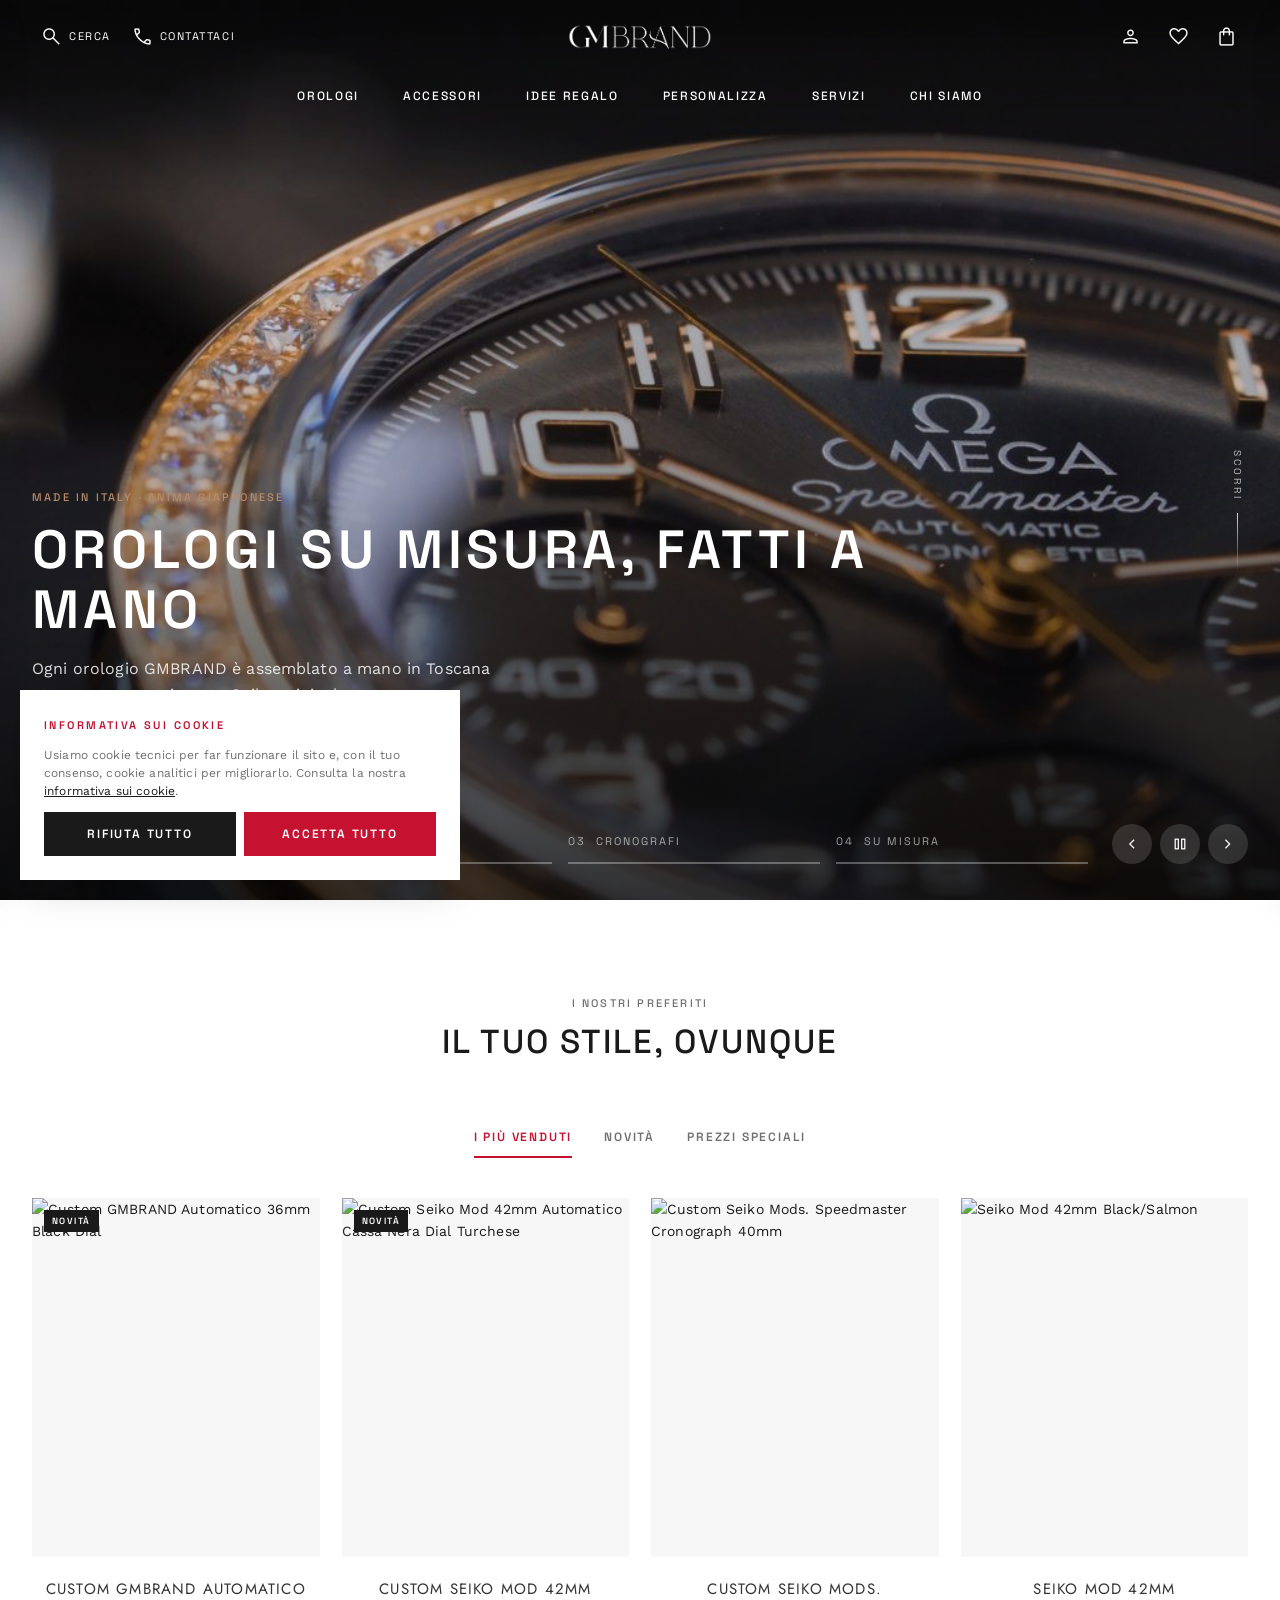
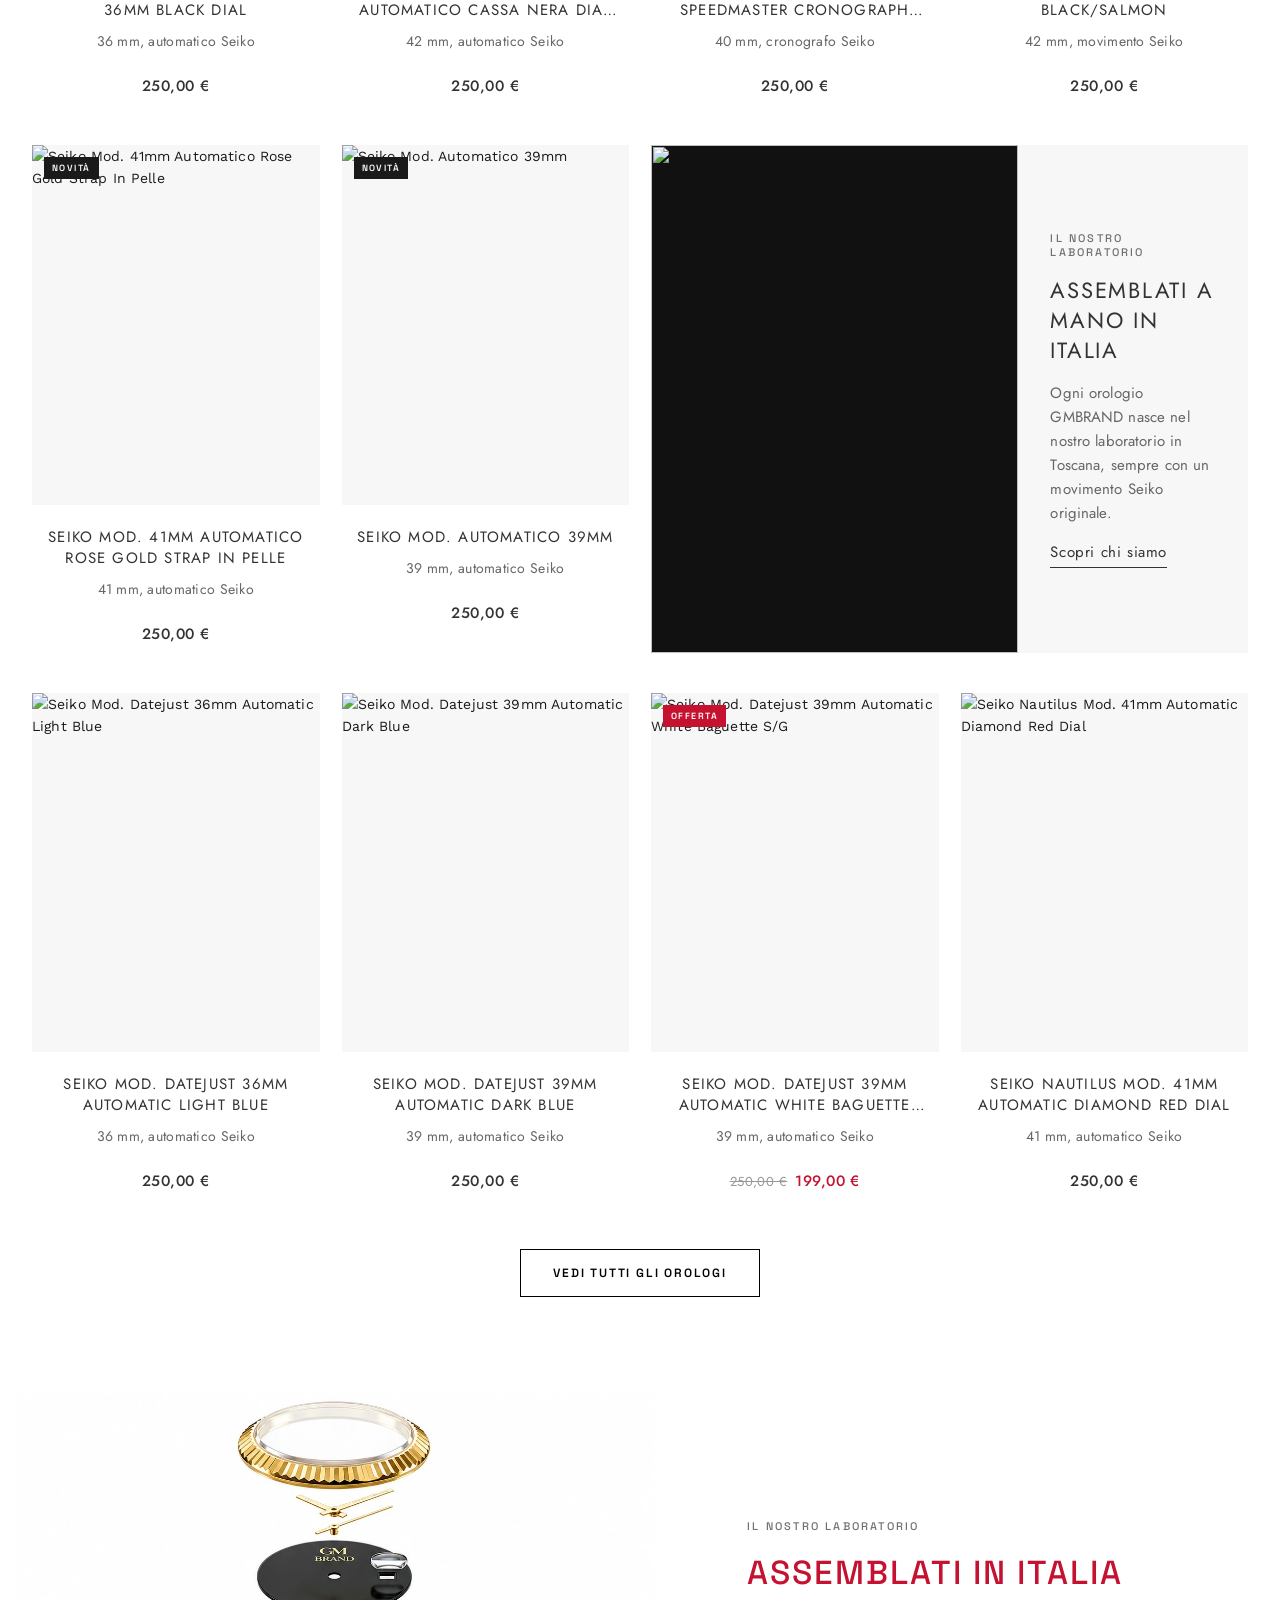
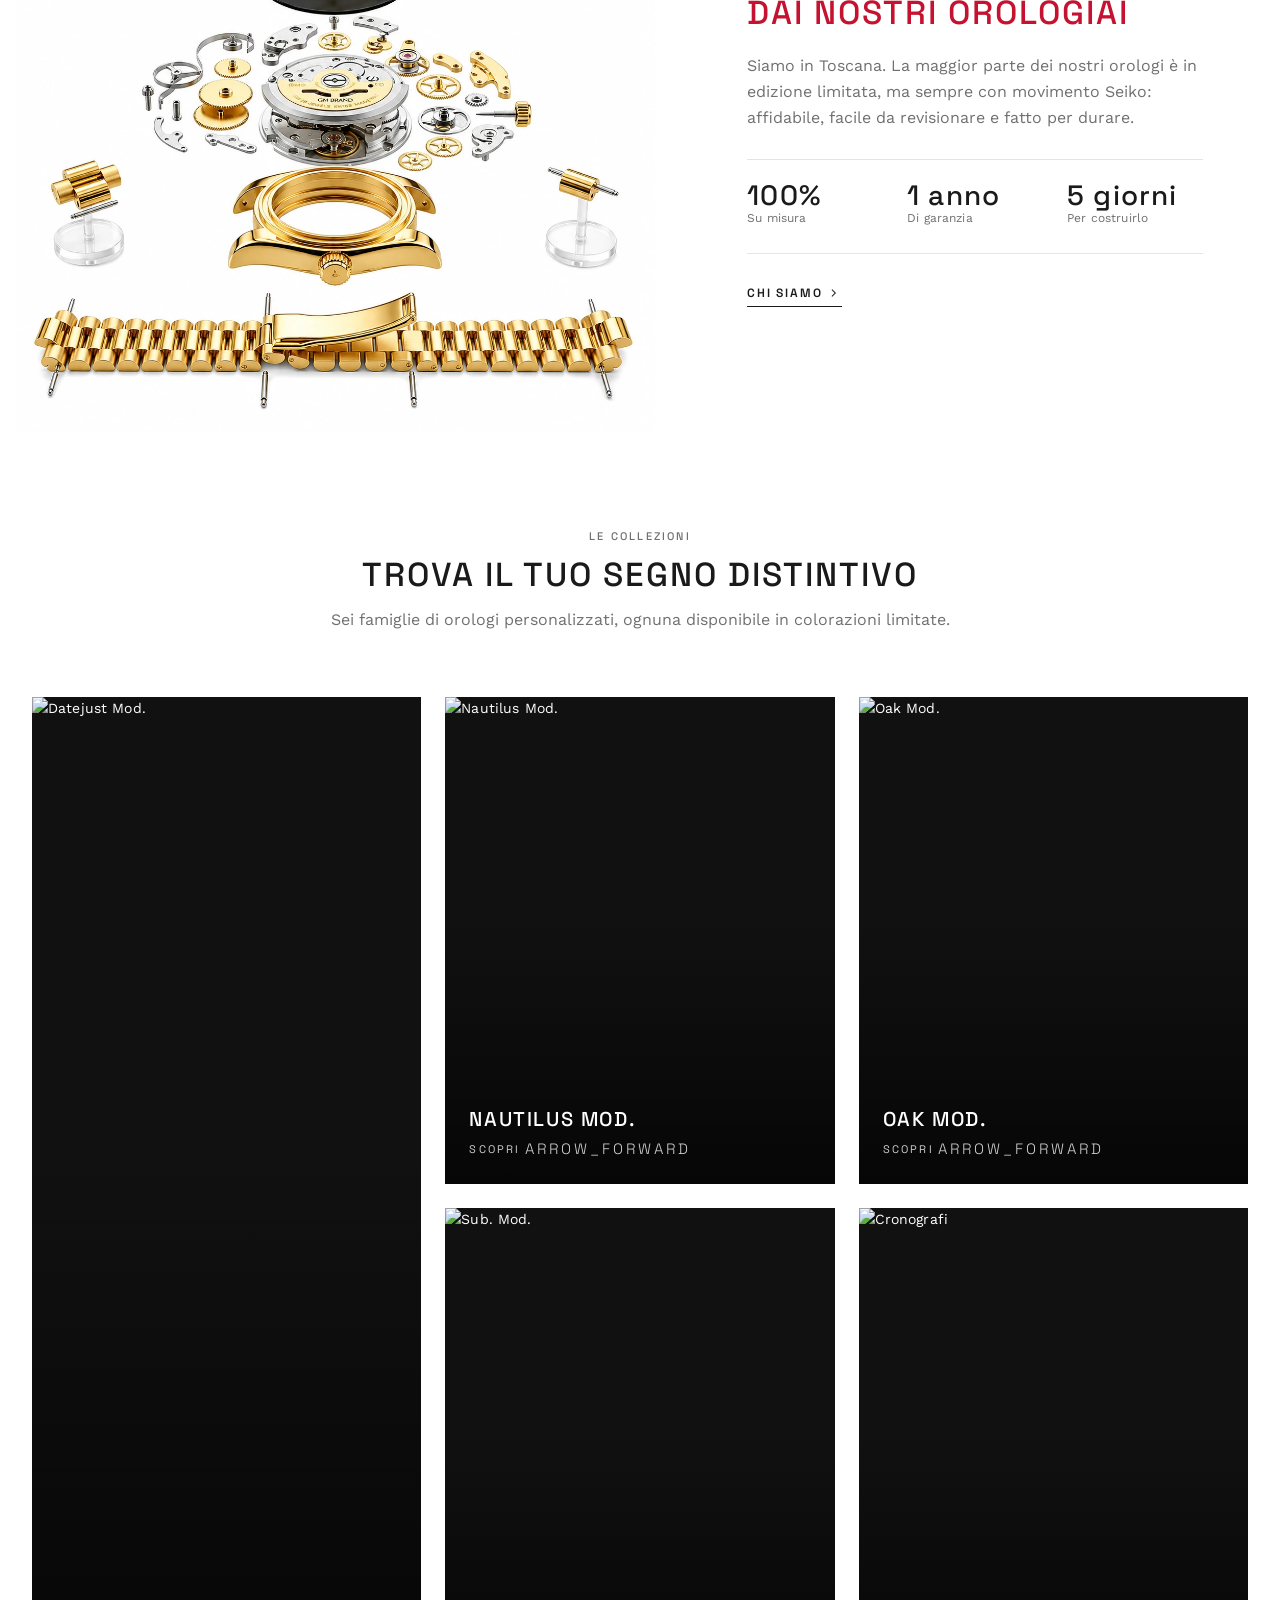
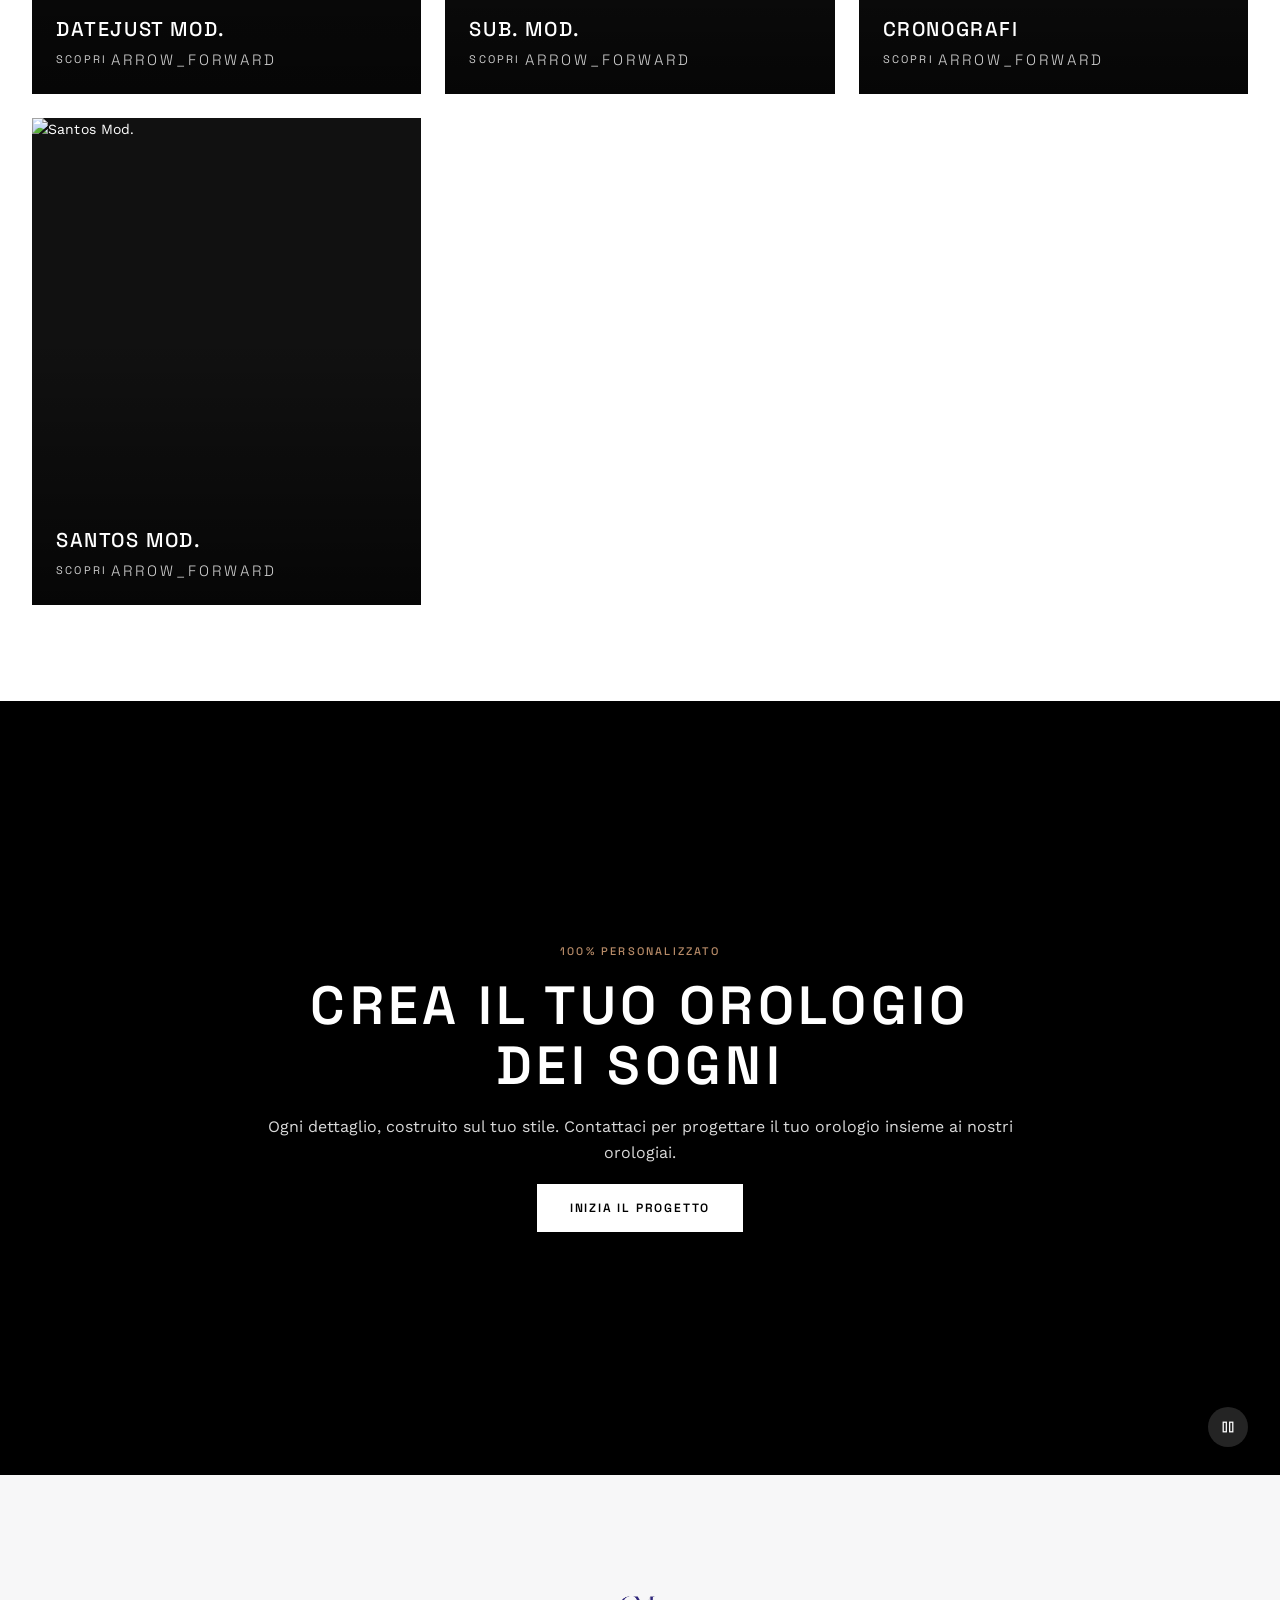
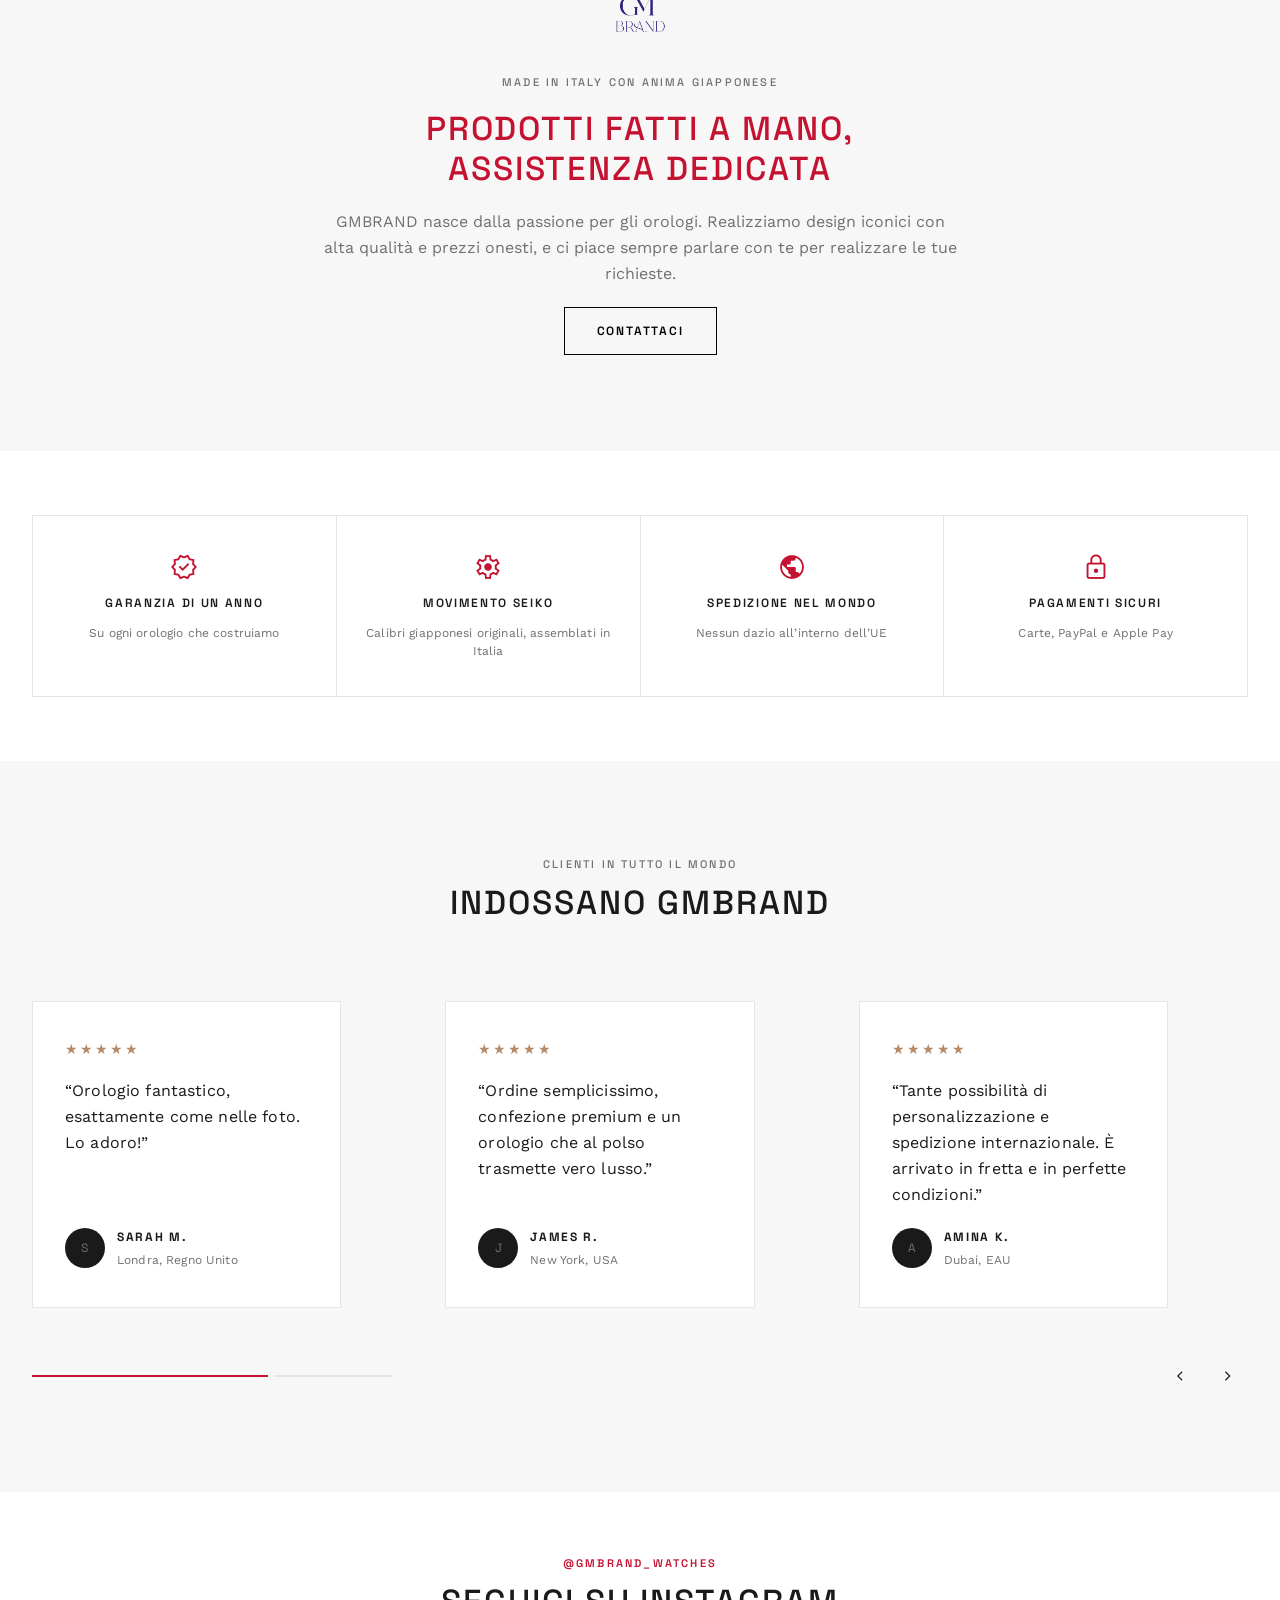
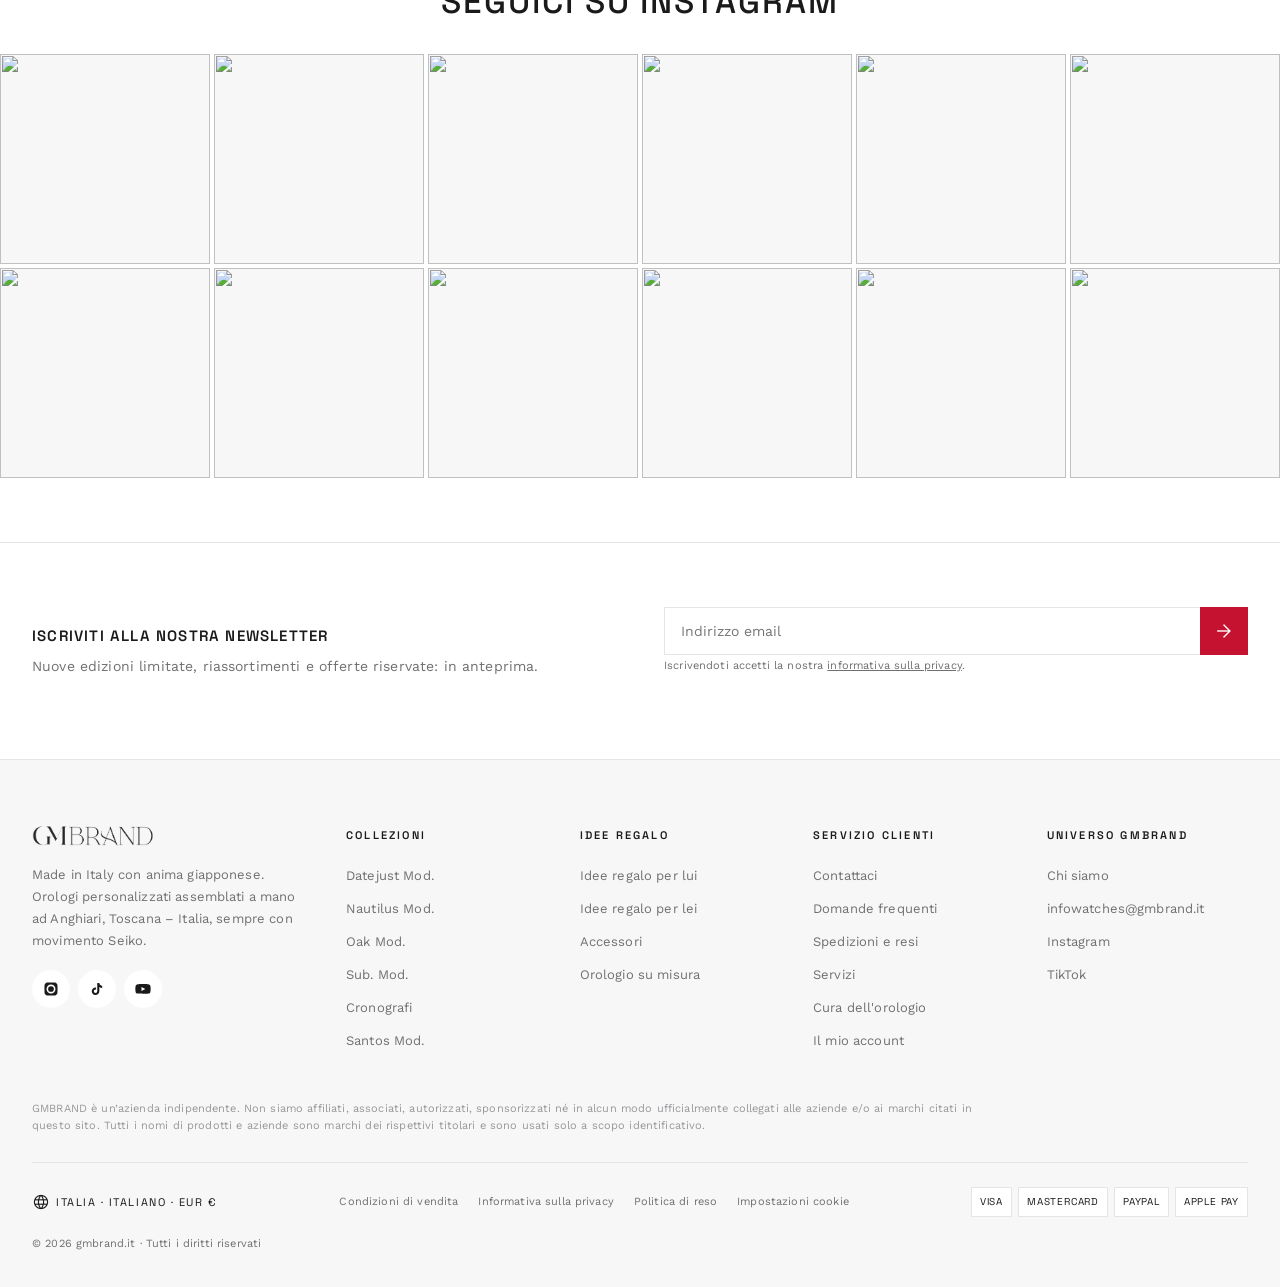
==== commit 557af4fa: "sembra risolto problema video" ====
--- a/preview/index.html
+++ b/preview/index.html
@@ -16,7 +16,7 @@
 <main id="main">
 <section class="hero" aria-roledescription="carousel" aria-label="In evidenza">
   <div class="hero__slide is-active" role="group" aria-roledescription="slide" aria-label="1 / 4">
-    <div class="hero__media"><video muted playsinline loop preload="none"  poster="https://www.gmbrand.it/wp-content/uploads/2024/10/IMG_2015-768x512.jpg" data-src="https://videos.pexels.com/video-files/13736229/13736229-hd_1920_1080_30fps.mp4" data-src-mobile="https://videos.pexels.com/video-files/13736229/13736229-sd_960_540_30fps.mp4"></video></div>
+    <div class="hero__media"><video muted playsinline loop preload="none"  poster="../assets/img/hero-1-poster.jpg" data-src="https://videos.pexels.com/video-files/13736229/13736229-hd_1280_720_30fps.mp4" data-src-mobile="https://videos.pexels.com/video-files/13736229/13736229-sd_640_360_30fps.mp4"></video></div>
     <div class="hero__scrim"></div>
     <div class="hero__content"><div class="container">
       <span class="eyebrow eyebrow--gold">Made in Italy · Anima giapponese</span>
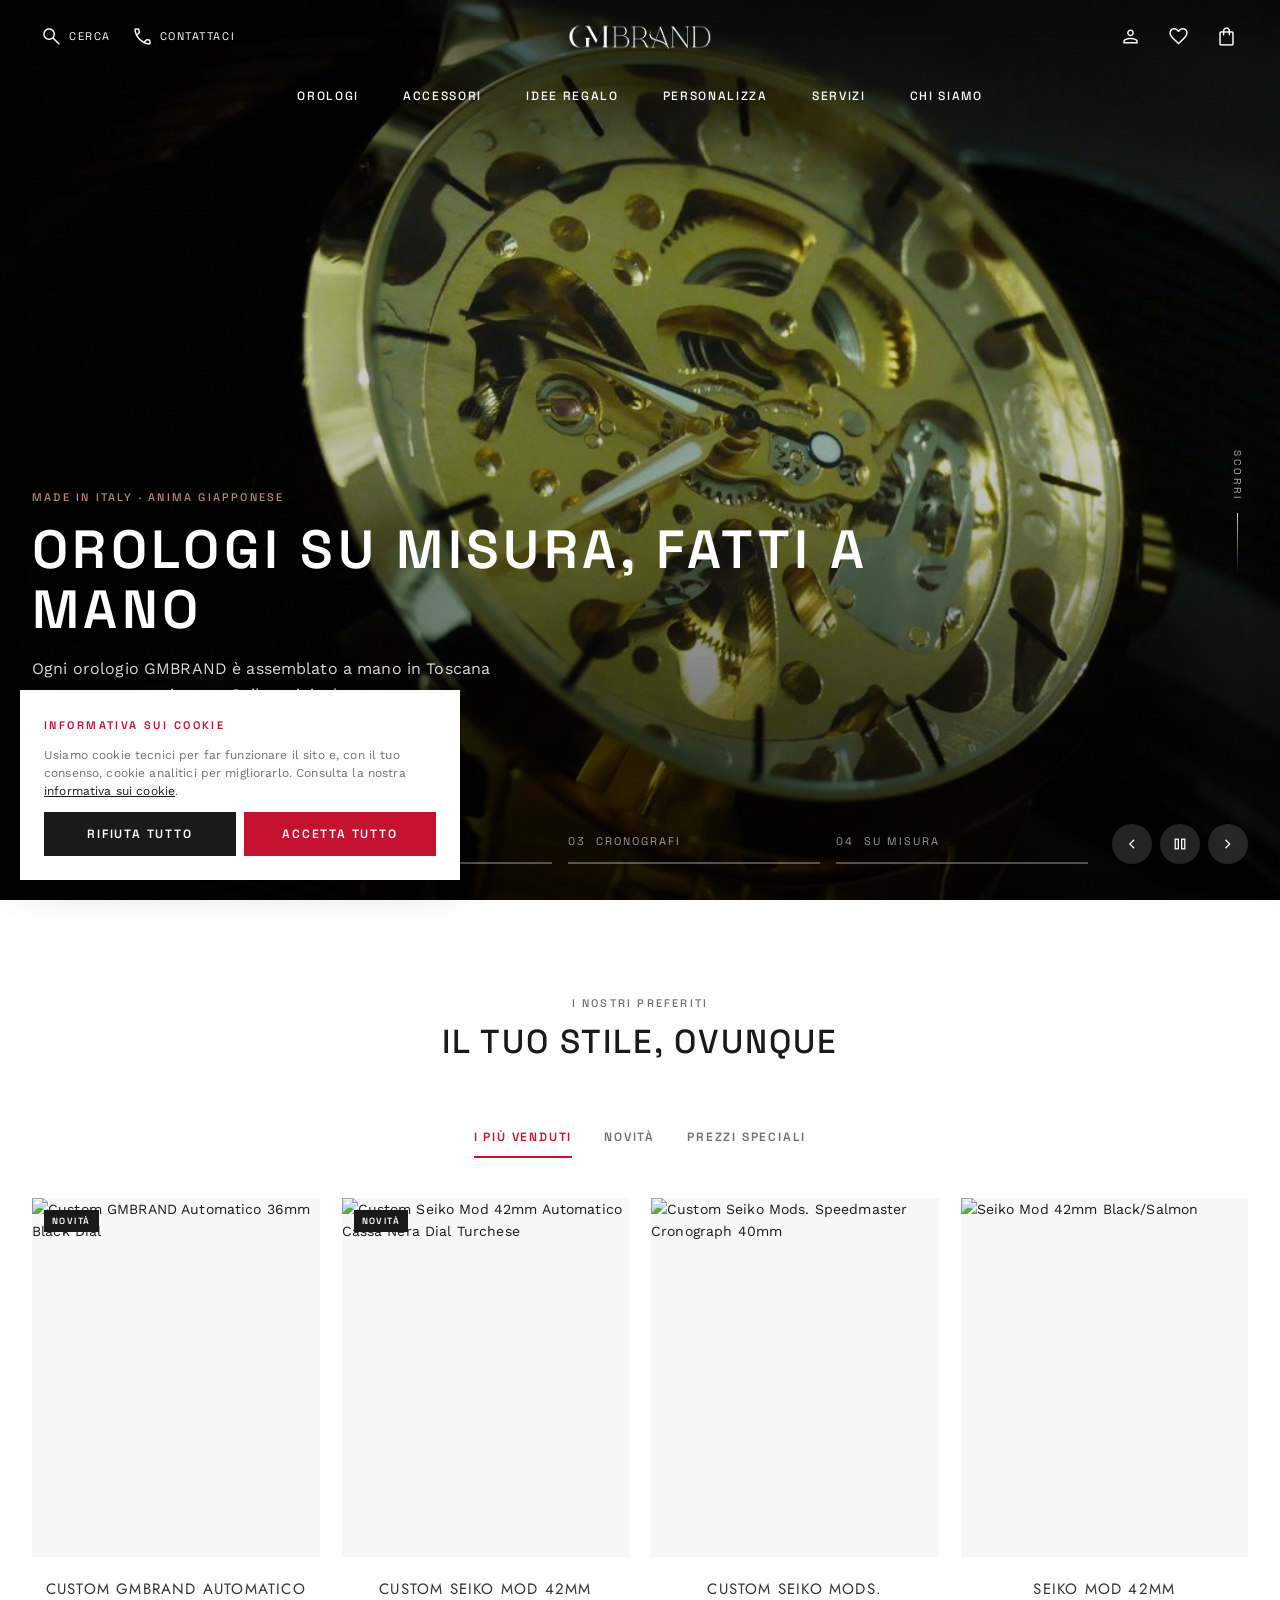
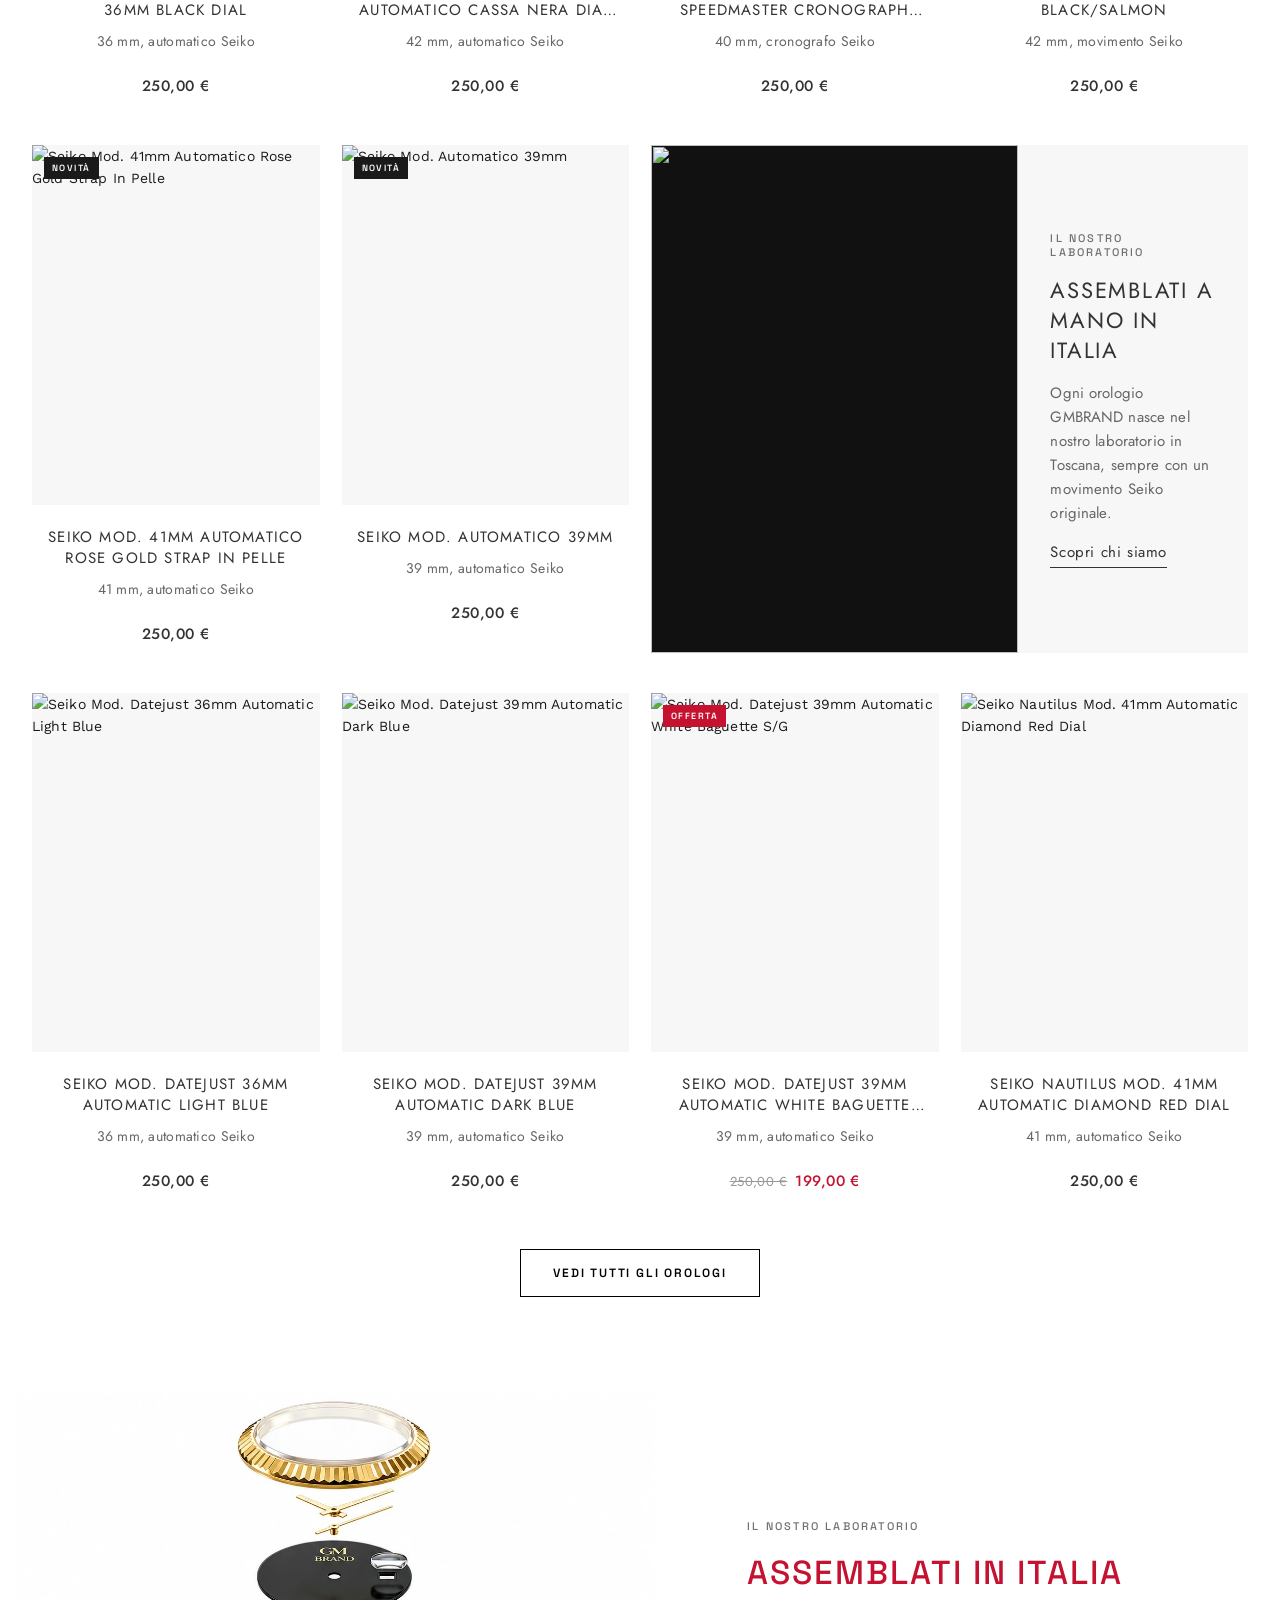
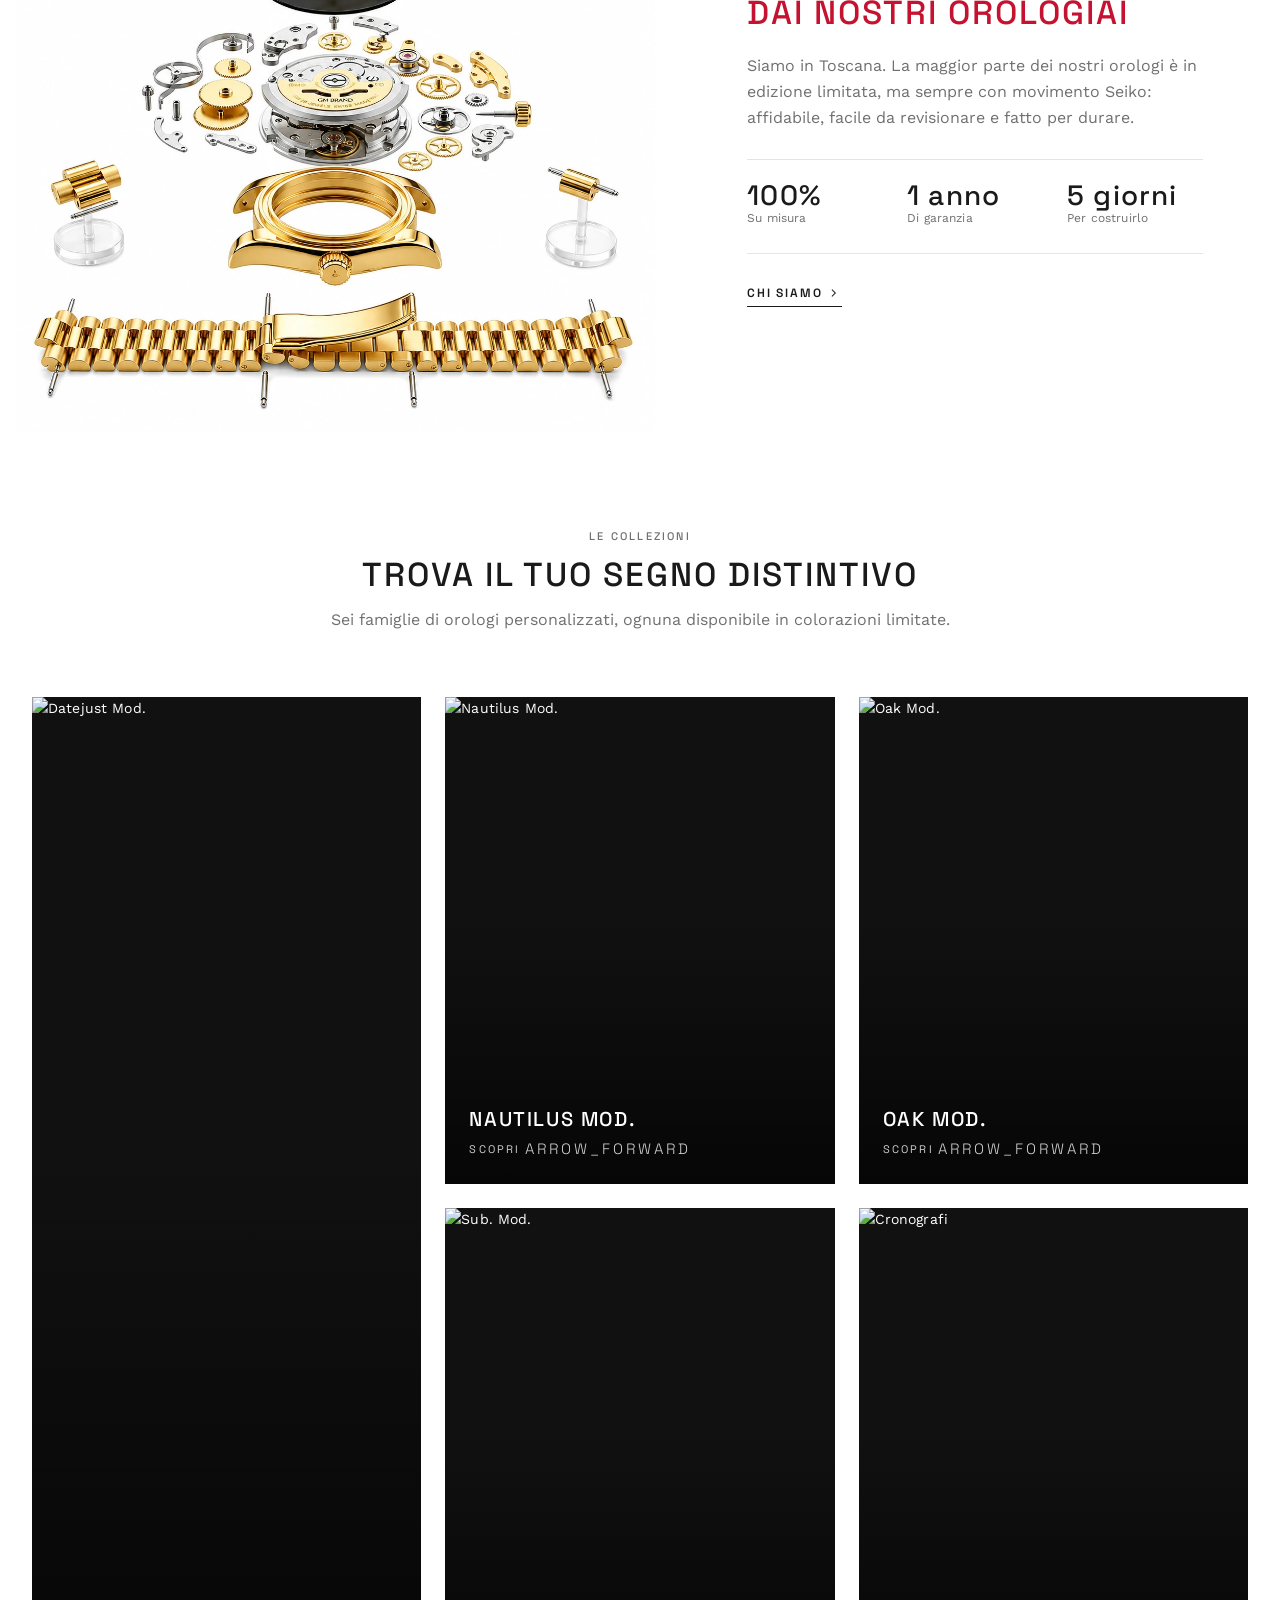
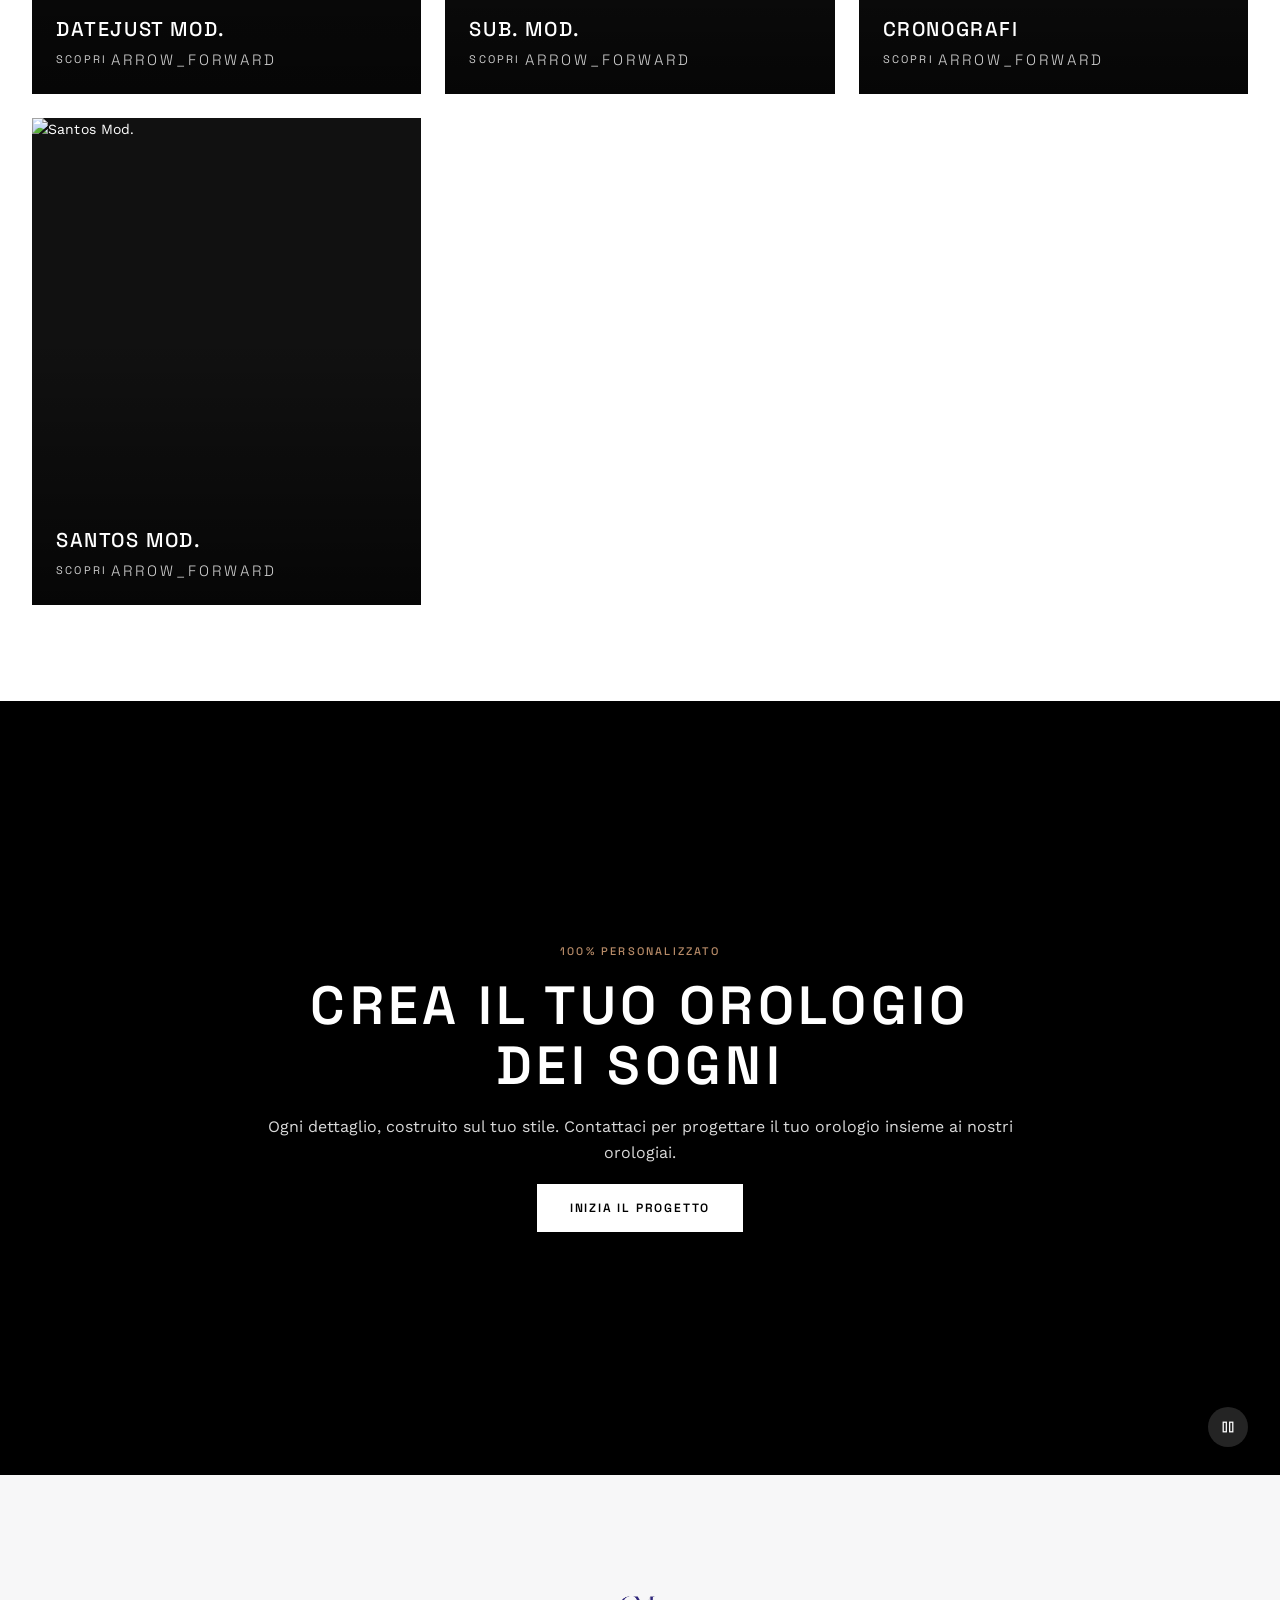
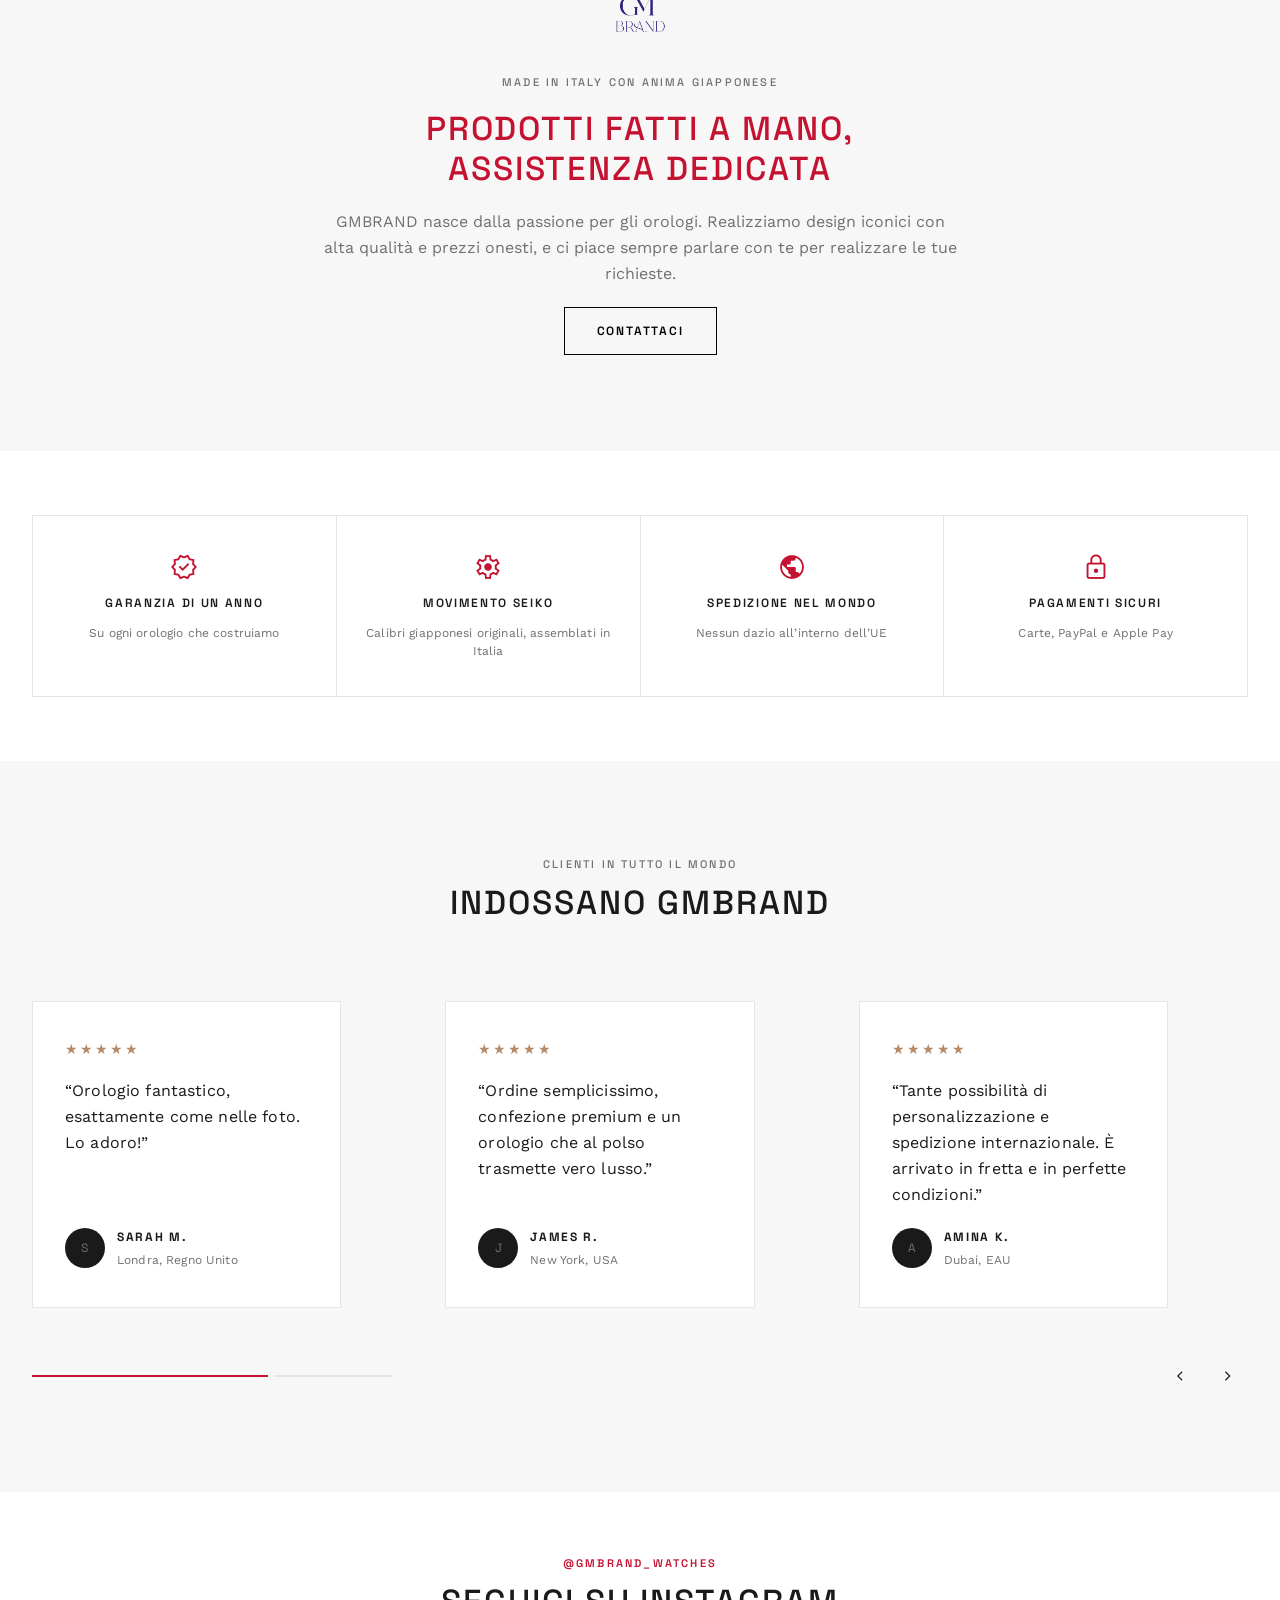
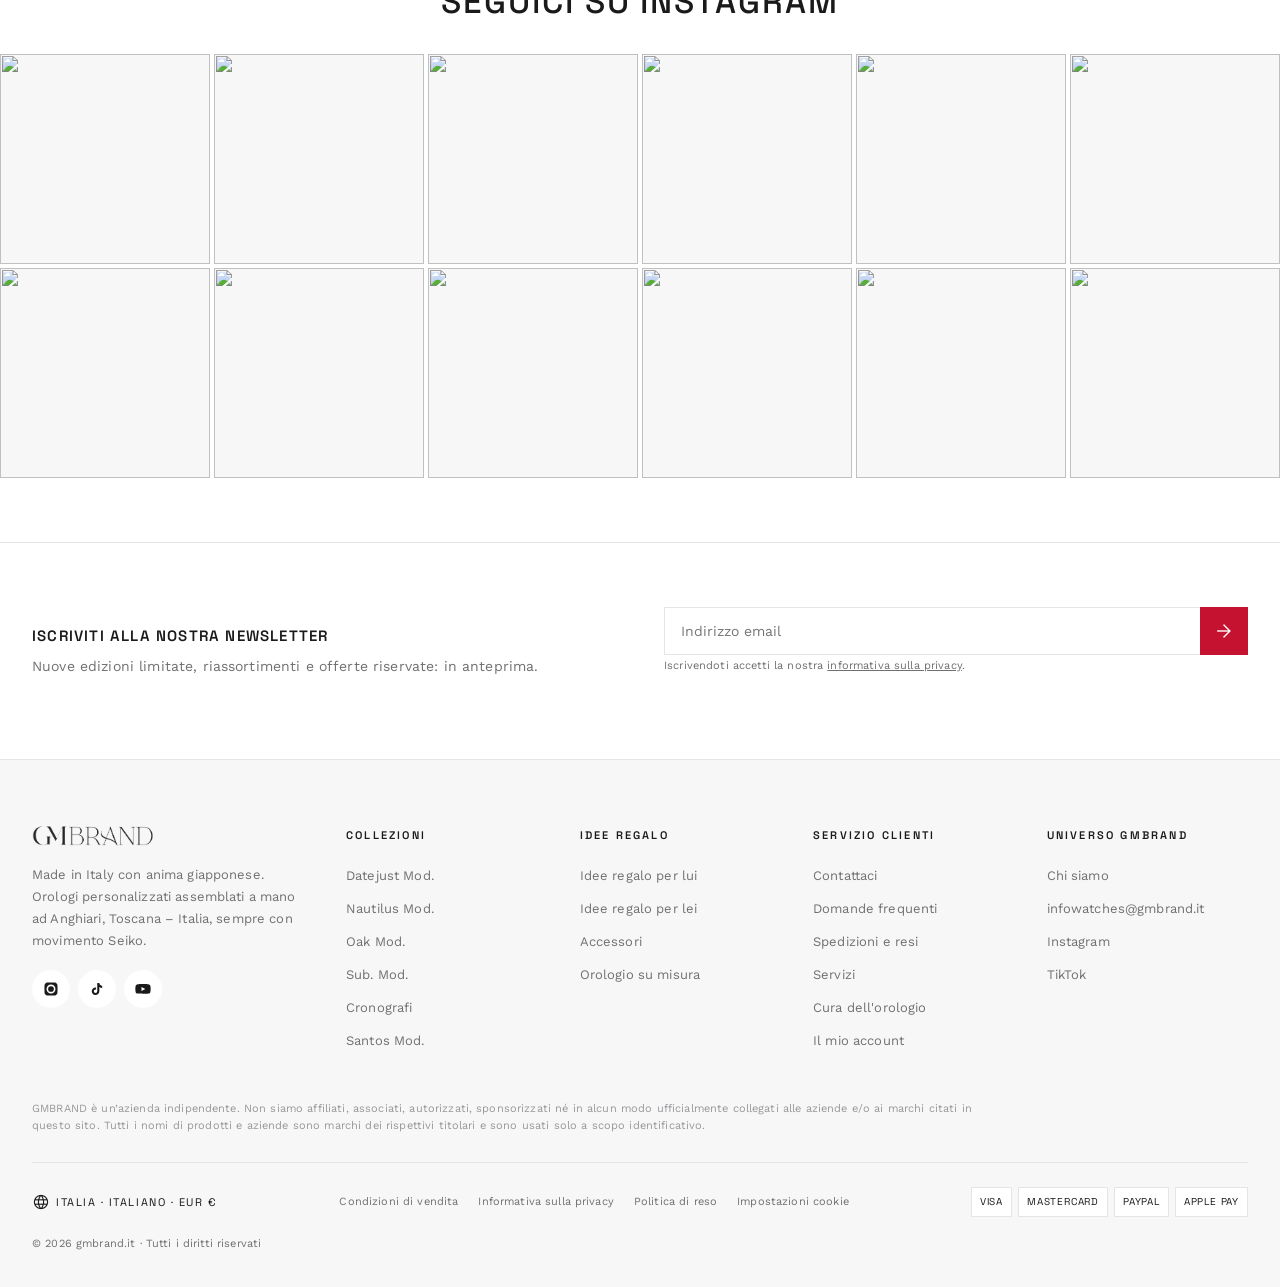
==== commit 95c20bda: "zoomato hero" ====
--- a/preview/index.html
+++ b/preview/index.html
@@ -16,7 +16,7 @@
 <main id="main">
 <section class="hero" aria-roledescription="carousel" aria-label="In evidenza">
   <div class="hero__slide is-active" role="group" aria-roledescription="slide" aria-label="1 / 4">
-    <div class="hero__media"><video muted playsinline loop preload="none"  poster="../assets/img/hero-1-poster.jpg" data-src="https://videos.pexels.com/video-files/13736229/13736229-hd_1280_720_30fps.mp4" data-src-mobile="https://videos.pexels.com/video-files/13736229/13736229-sd_640_360_30fps.mp4"></video></div>
+    <div class="hero__media"><video muted playsinline loop preload="none"  poster="../assets/img/hero-1-poster.jpg" data-src="https://videos.pexels.com/video-files/6913975/6913975-hd_1280_720_25fps.mp4" data-src-mobile="https://videos.pexels.com/video-files/6913975/6913975-sd_640_360_25fps.mp4"></video></div>
     <div class="hero__scrim"></div>
     <div class="hero__content"><div class="container">
       <span class="eyebrow eyebrow--gold">Made in Italy · Anima giapponese</span>
@@ -26,7 +26,7 @@
     </div></div>
   </div>
   <div class="hero__slide" role="group" aria-roledescription="slide" aria-label="2 / 4">
-    <div class="hero__media"><video muted playsinline loop preload="none"  poster="https://www.gmbrand.it/wp-content/uploads/2024/04/IMG_1498-768x512.jpg" data-src="https://videos.pexels.com/video-files/11965370/11965370-hd_1920_1080_24fps.mp4" data-src-mobile="https://videos.pexels.com/video-files/11965370/11965370-sd_960_540_24fps.mp4"></video></div>
+    <div class="hero__media"><video muted playsinline loop preload="none"  poster="../assets/img/hero-2-poster.jpg" data-src="https://videos.pexels.com/video-files/13736229/13736229-hd_1280_720_30fps.mp4" data-src-mobile="https://videos.pexels.com/video-files/13736229/13736229-sd_640_360_30fps.mp4"></video></div>
     <div class="hero__scrim"></div>
     <div class="hero__content"><div class="container">
       <span class="eyebrow eyebrow--gold">Datejust Mod.</span>
--- a/assets/css/main.css
+++ b/assets/css/main.css
@@ -739,3 +739,45 @@
 .split__media--photo { background: #ffffff; }
 .split__media--photo img { top: 0; left: 0; right: 0; bottom: 0; width: 100%; height: 100%; object-fit: contain; transform: none; }
 @media (max-width: 1023px) { .split__media--photo { aspect-ratio: auto; height: 340px; min-height: 0; } .split .split__body { align-items: center; text-align: center; } }
+
+/* Mega menu: stessa griglia per tutte le voci (3 colonne di link + 3 posti foto),
+   così le foto e l'altezza del pannello sono identiche ovunque */
+.mega__inner { grid-template-columns: repeat(3, minmax(180px, 240px)) 1fr; }
+.mega__feature { grid-column: 4; grid-row: 1; grid-template-columns: repeat(3, minmax(0, 1fr)); max-width: 1060px; width: 100%; justify-self: end; }
+.mega__feature[style*="--tiles:2"] .mega__tile:first-child { grid-column: 2; }
+.mega__feature[style*="--tiles:1"] .mega__tile:first-child { grid-column: 3; }
+
+/* ==========================================================================
+   Mobile: video meno ingranditi (si vede l'orologio intero)
+   ========================================================================== */
+@media (max-width: 767px) {
+  /* Hero: video in alto in formato 4:3 (circa 1,3x invece di 3x), testo sotto su fondo scuro */
+  .hero__media { top: var(--head-h); bottom: auto; height: auto; aspect-ratio: 4 / 3; }
+  .hero__media video, .hero__media img,
+  .hero__slide.is-active .hero__media video, .hero__slide.is-active .hero__media img { transform: none; }
+  .hero__scrim { background: linear-gradient(to bottom, rgba(11,11,11,.35) 0, rgba(11,11,11,0) calc(var(--head-h) + 20vw), rgba(11,11,11,0) calc(var(--head-h) + 52vw), #0b0b0b calc(var(--head-h) + 75vw)); }
+  .hero__content { bottom: 92px; }
+  .hero__content .display { font-size: 28px; }
+  .hero__text { font-size: 15px; line-height: 23px; }
+
+  /* Banner "Crea il tuo orologio": video intero 16:9 in alto, testo sotto */
+  .banner { display: block; min-height: 0; padding-bottom: 56px; }
+  .banner video { position: relative; inset: auto; width: 100%; height: auto; aspect-ratio: 16 / 9; object-fit: cover; opacity: 1; }
+  .banner::after { display: none; }
+  .banner__body { margin: 0 auto; padding-top: 36px; }
+  .banner__toggle { top: calc(56.25vw - 56px); bottom: auto; }
+
+  /* Pagine con video in testata (Chi siamo, Personalizza) */
+  .page-hero { display: block; height: auto; min-height: 0; }
+  .page-hero video { position: relative; inset: auto; width: 100%; height: auto; aspect-ratio: 16 / 9; }
+  .page-hero::after { display: none; }
+  .page-hero .container { padding: 32px var(--pad) 44px; }
+}
+
+/* Mobile: zoom leggero sui video (tranne la terza slide dell'hero) */
+@media (max-width: 767px) {
+  .hero__media { overflow: hidden; }
+  .hero .hero__slide:not(:nth-child(3)) .hero__media video { transform: scale(1.15); }
+  .banner video, .page-hero video { aspect-ratio: 3 / 2; }
+  .banner__toggle { top: calc(66.67vw - 56px); }
+}
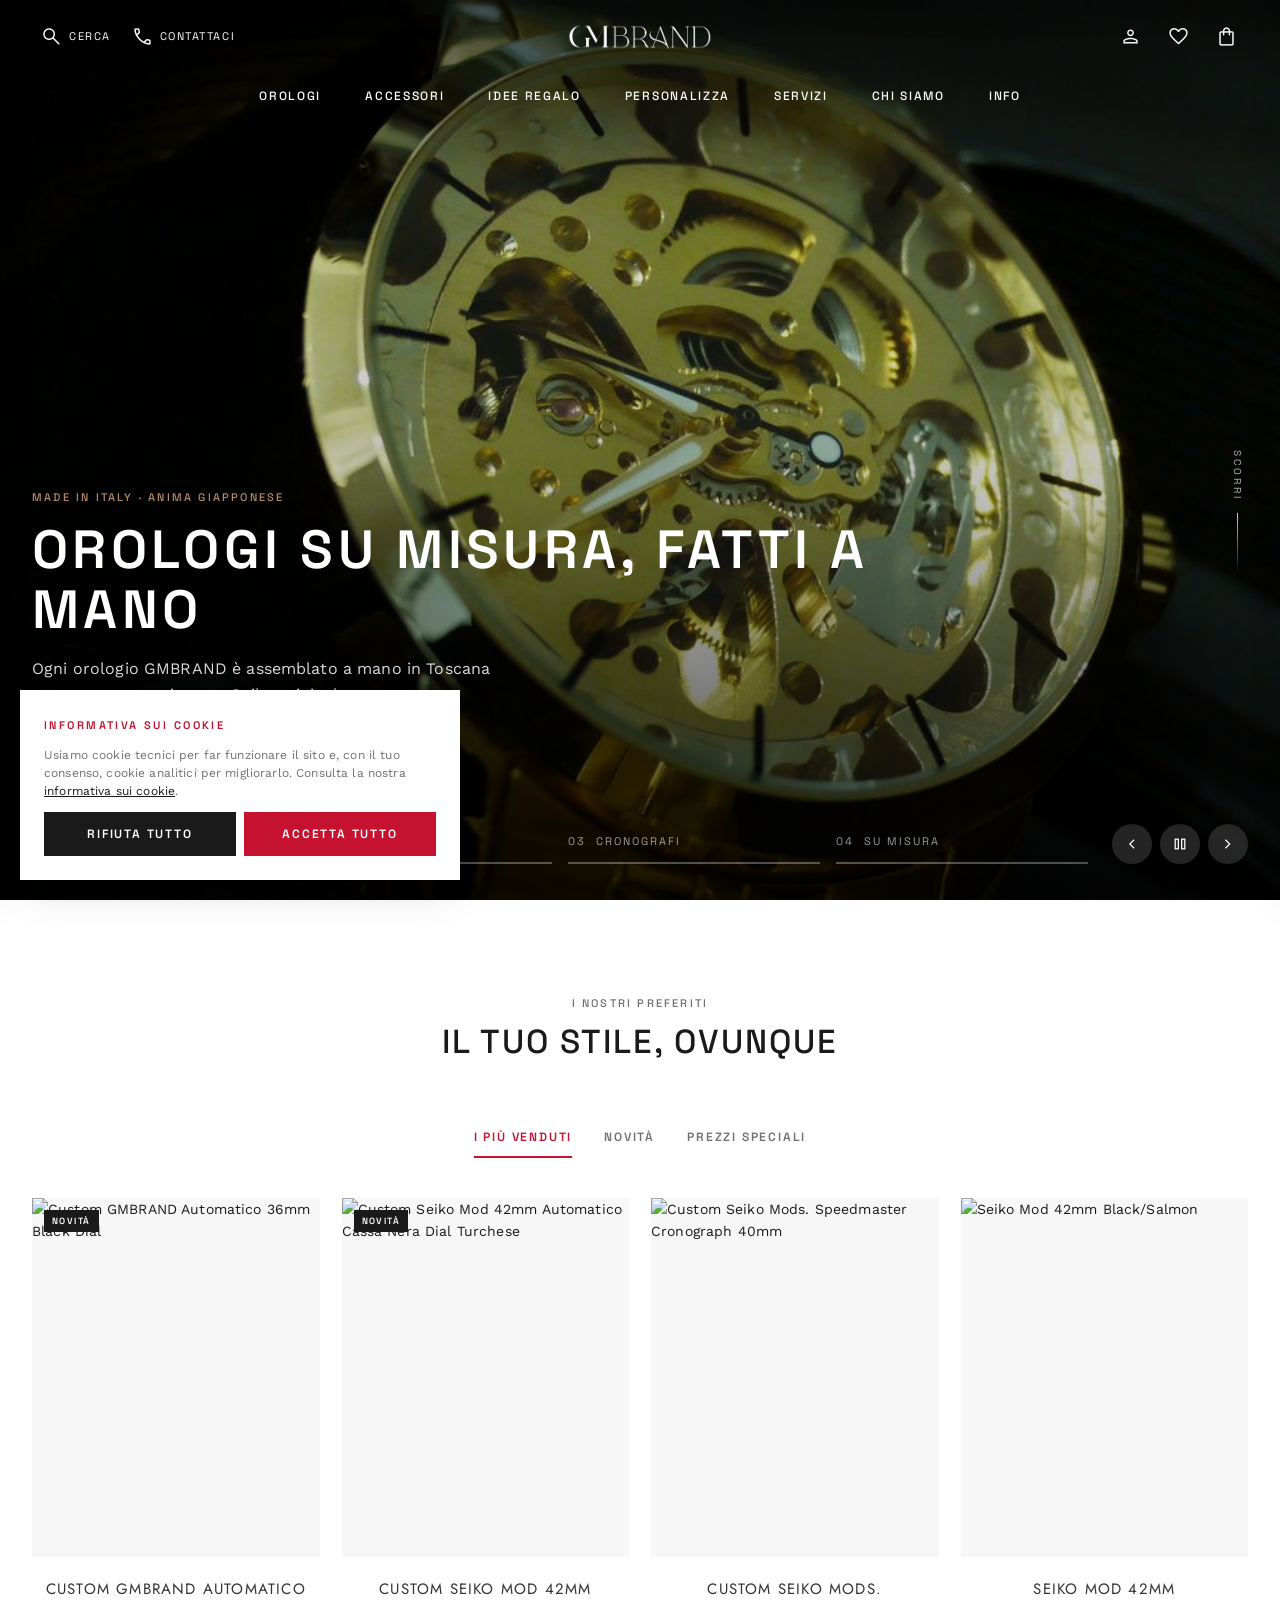
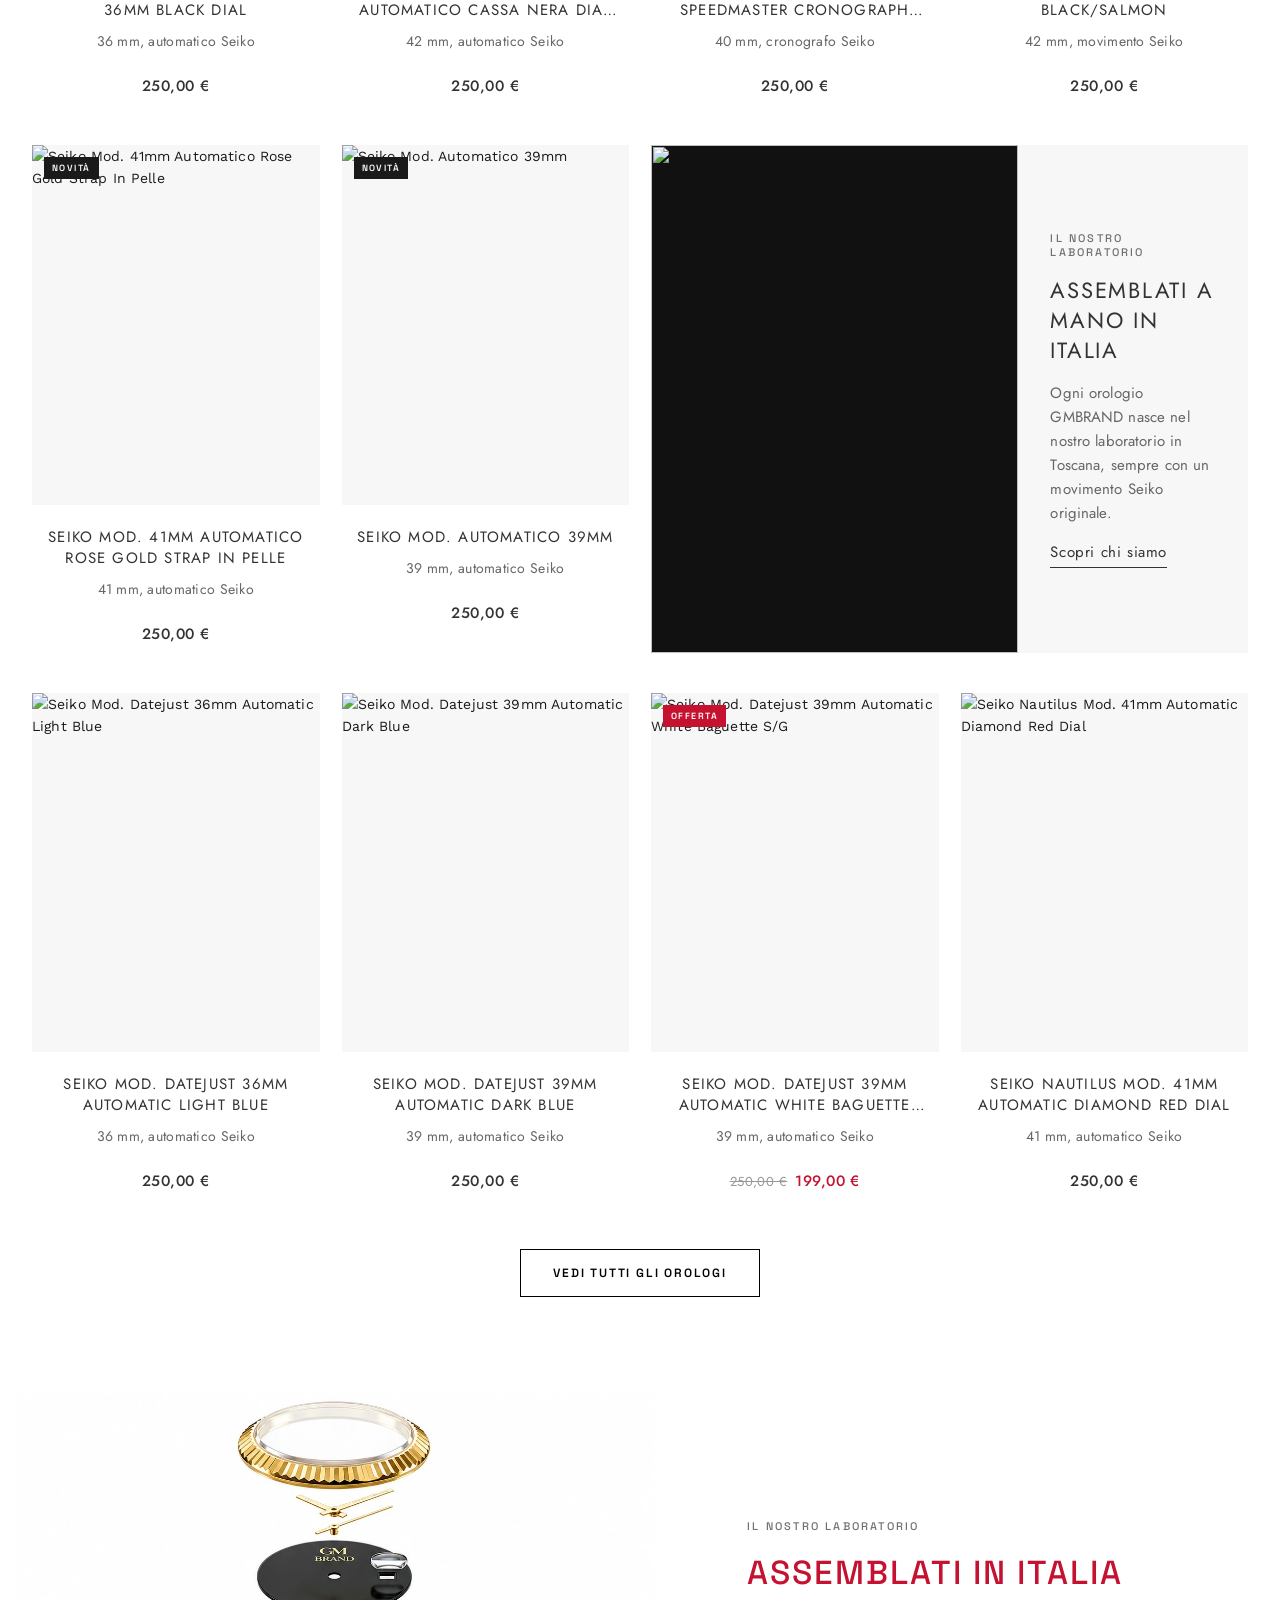
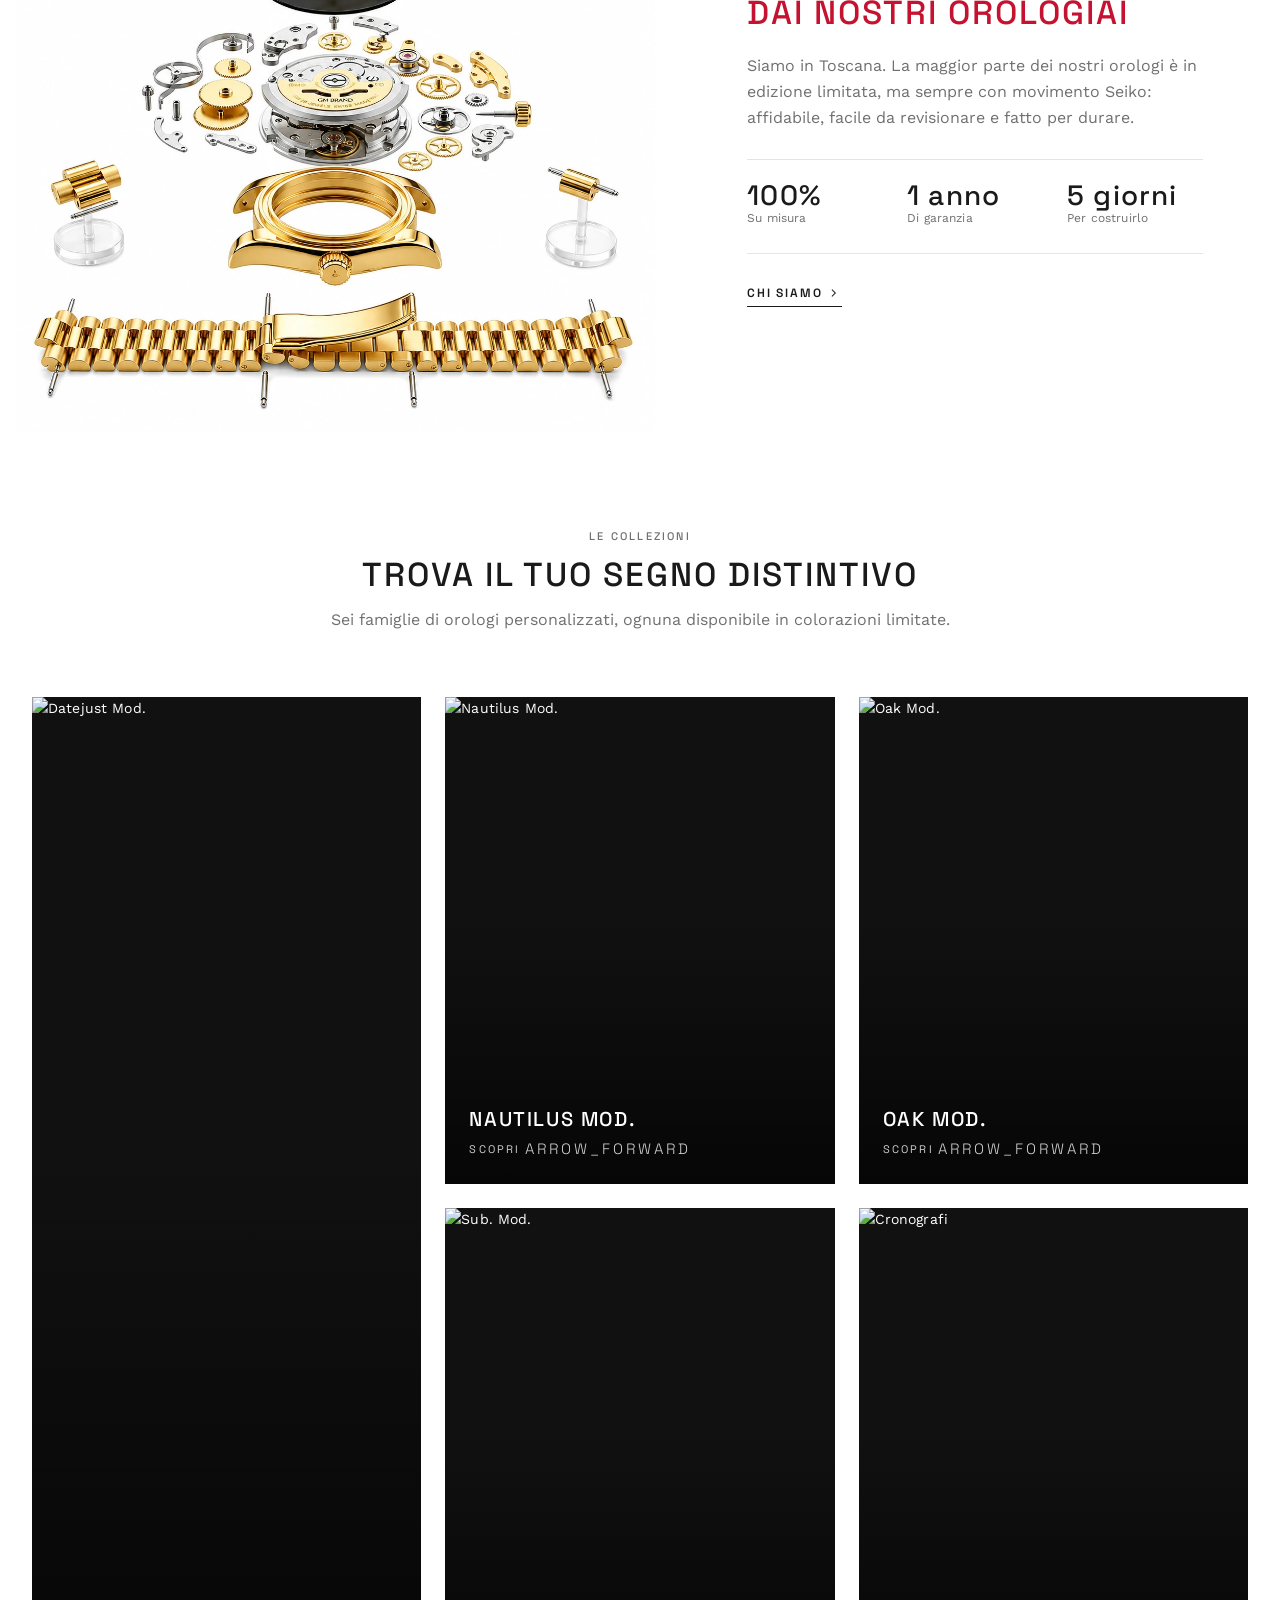
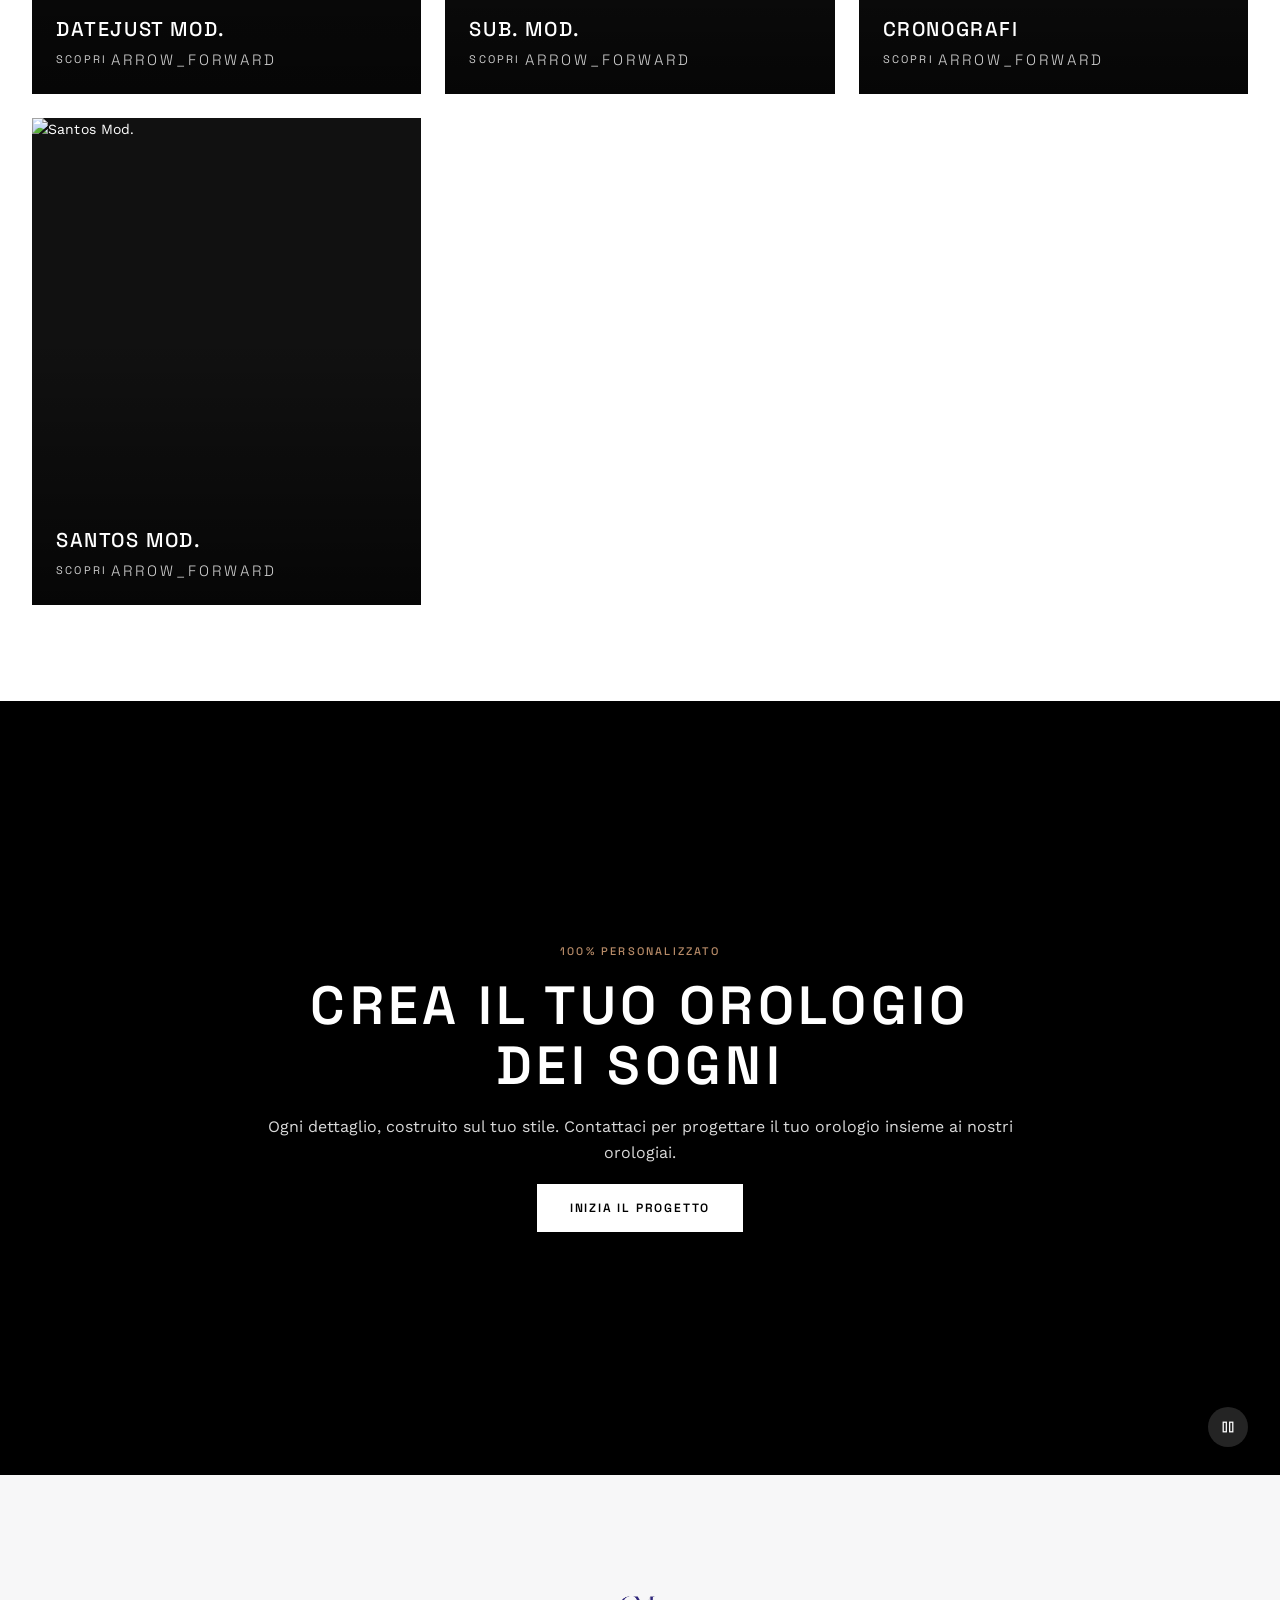
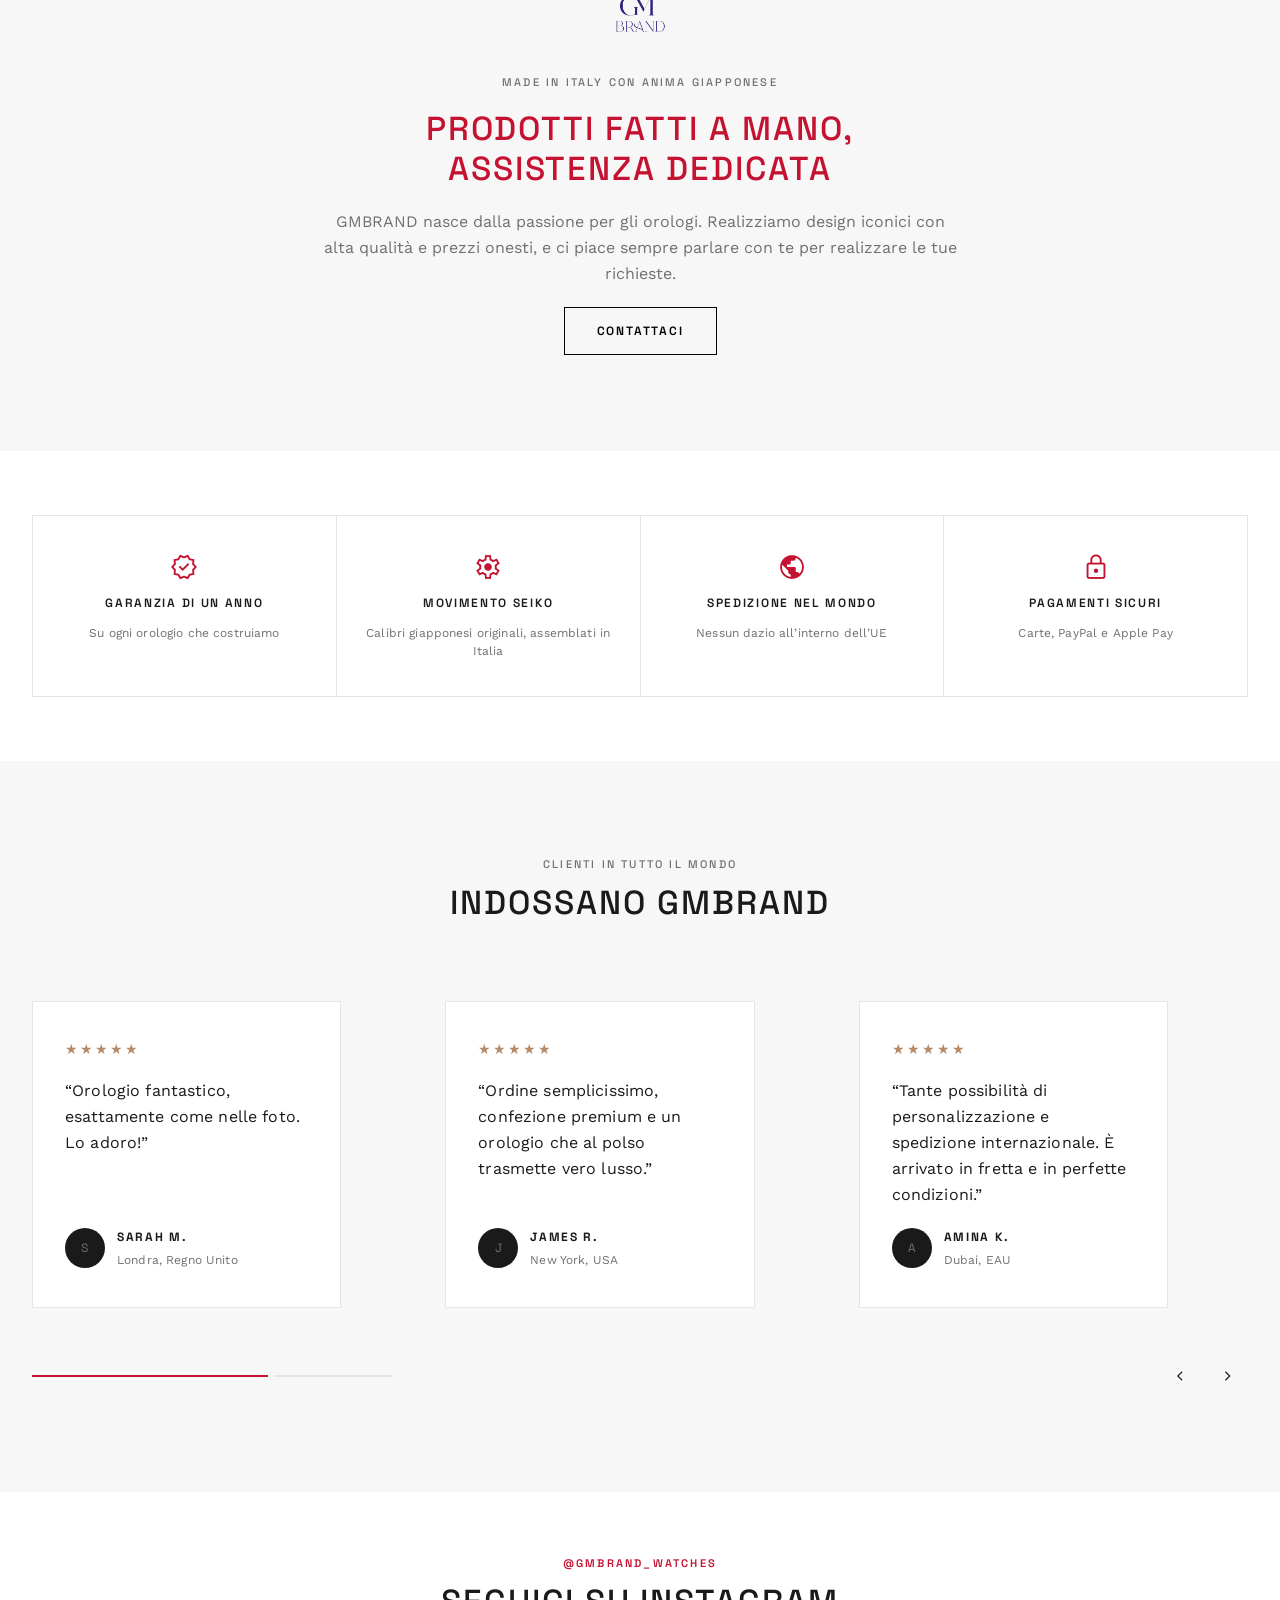
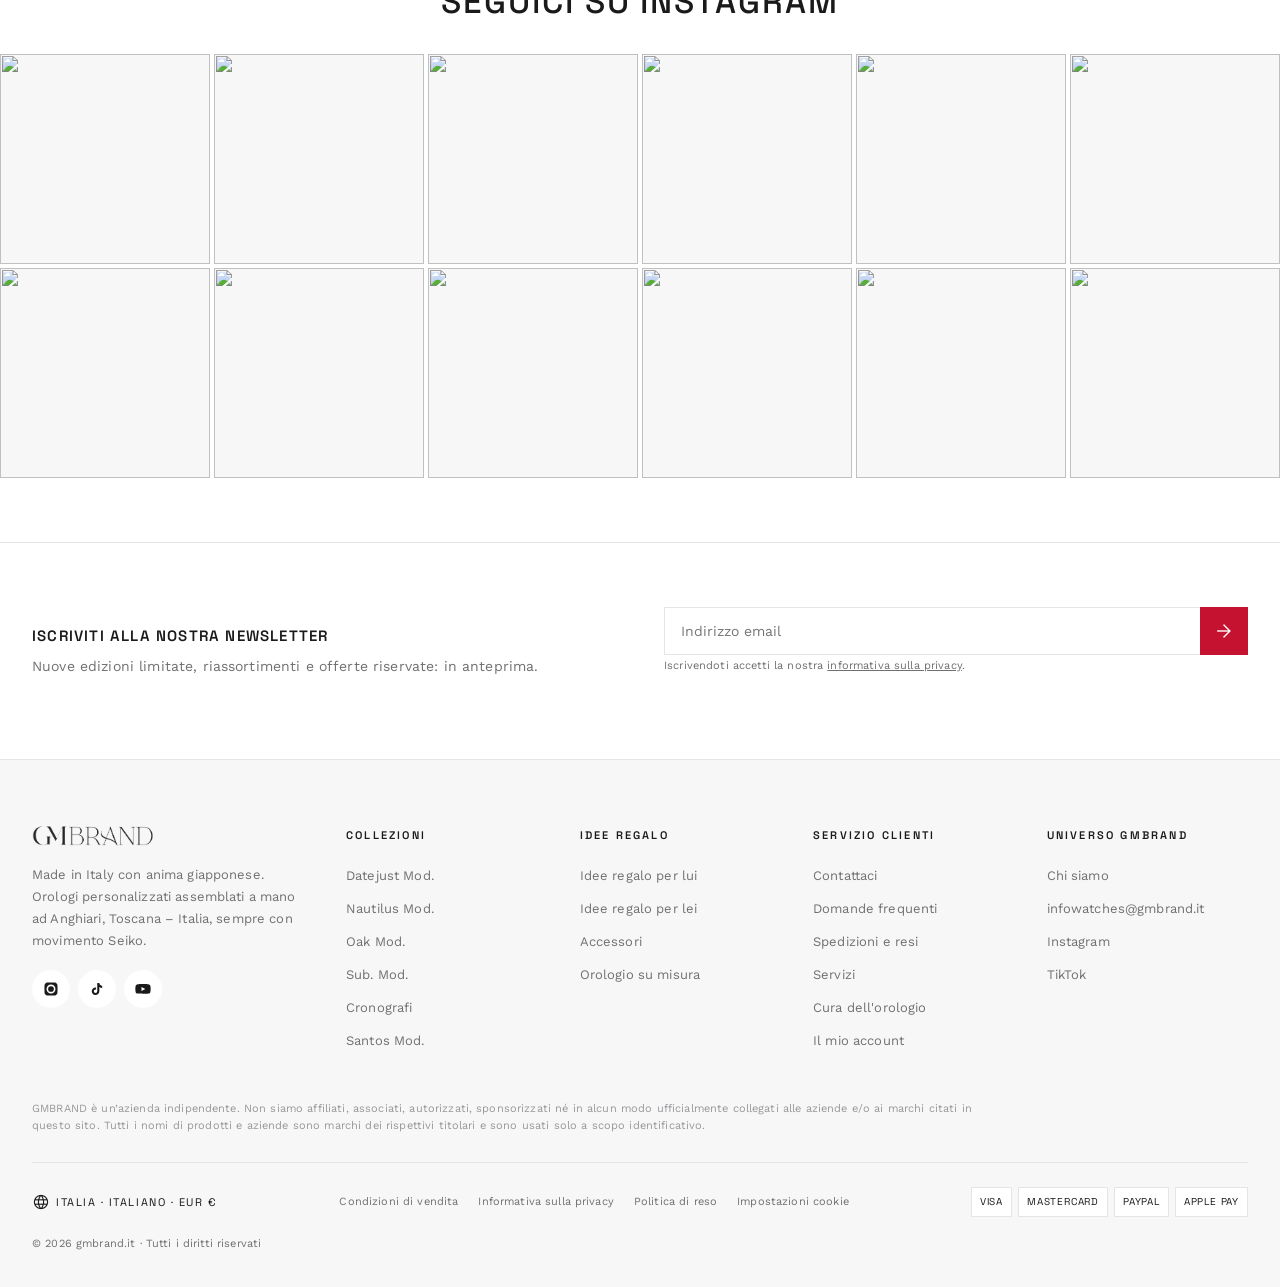
==== commit 8f63da81: "sistemato menu/servizi" ====
--- a/preview/index.html
+++ b/preview/index.html
@@ -16,7 +16,7 @@
 <main id="main">
 <section class="hero" aria-roledescription="carousel" aria-label="In evidenza">
   <div class="hero__slide is-active" role="group" aria-roledescription="slide" aria-label="1 / 4">
-    <div class="hero__media"><video muted playsinline loop preload="none"  poster="../assets/img/hero-1-poster.jpg" data-src="https://videos.pexels.com/video-files/6913975/6913975-hd_1280_720_25fps.mp4" data-src-mobile="https://videos.pexels.com/video-files/6913975/6913975-sd_640_360_25fps.mp4"></video></div>
+    <div class="hero__media"><video muted playsinline loop preload="none"  poster="../assets/img/hero-gold.jpg" data-src="https://videos.pexels.com/video-files/13736229/13736229-hd_1280_720_30fps.mp4" data-src-mobile="https://videos.pexels.com/video-files/13736229/13736229-sd_640_360_30fps.mp4"></video></div>
     <div class="hero__scrim"></div>
     <div class="hero__content"><div class="container">
       <span class="eyebrow eyebrow--gold">Made in Italy · Anima giapponese</span>
@@ -26,7 +26,7 @@
     </div></div>
   </div>
   <div class="hero__slide" role="group" aria-roledescription="slide" aria-label="2 / 4">
-    <div class="hero__media"><video muted playsinline loop preload="none"  poster="../assets/img/hero-2-poster.jpg" data-src="https://videos.pexels.com/video-files/13736229/13736229-hd_1280_720_30fps.mp4" data-src-mobile="https://videos.pexels.com/video-files/13736229/13736229-sd_640_360_30fps.mp4"></video></div>
+    <div class="hero__media"><video muted playsinline loop preload="none"  poster="../assets/img/hero-blue.jpg" data-src="https://videos.pexels.com/video-files/39108088/16639003_960_540_25fps.mp4" data-src-mobile="https://videos.pexels.com/video-files/39108088/16639000_640_360_25fps.mp4"></video></div>
     <div class="hero__scrim"></div>
     <div class="hero__content"><div class="container">
       <span class="eyebrow eyebrow--gold">Datejust Mod.</span>
@@ -36,7 +36,7 @@
     </div></div>
   </div>
   <div class="hero__slide" role="group" aria-roledescription="slide" aria-label="3 / 4">
-    <div class="hero__media"><video muted playsinline loop preload="none"  poster="https://www.gmbrand.it/wp-content/uploads/2024/04/IMG_0303-768x512.jpg" data-src="https://videos.pexels.com/video-files/39108088/16639006_1920_1080_25fps.mp4" data-src-mobile="https://videos.pexels.com/video-files/39108088/16639003_960_540_25fps.mp4"></video></div>
+    <div class="hero__media"><video muted playsinline loop preload="none"  poster="../assets/img/hero-casio.jpg" data-src="https://videos.pexels.com/video-files/4824611/4824611-hd_1280_720_30fps.mp4" data-src-mobile="https://videos.pexels.com/video-files/4824611/4824611-sd_640_360_30fps.mp4"></video></div>
     <div class="hero__scrim"></div>
     <div class="hero__content"><div class="container">
       <span class="eyebrow eyebrow--gold">Edizioni limitate</span>
@@ -46,7 +46,7 @@
     </div></div>
   </div>
   <div class="hero__slide" role="group" aria-roledescription="slide" aria-label="4 / 4">
-    <div class="hero__media"><video muted playsinline loop preload="none"  poster="https://www.gmbrand.it/wp-content/uploads/2024/11/IMG_2409-768x512.jpg" data-src="https://videos.pexels.com/video-files/4824611/4824611-hd_1920_1080_30fps.mp4" data-src-mobile="https://videos.pexels.com/video-files/4824611/4824611-sd_960_540_30fps.mp4"></video></div>
+    <div class="hero__media"><video muted playsinline loop preload="none"  poster="../assets/img/hero-skeleton.jpg" data-src="https://videos.pexels.com/video-files/6913975/6913975-hd_1280_720_25fps.mp4" data-src-mobile="https://videos.pexels.com/video-files/6913975/6913975-sd_640_360_25fps.mp4"></video></div>
     <div class="hero__scrim"></div>
     <div class="hero__content"><div class="container">
       <span class="eyebrow eyebrow--gold">100% personalizzato</span>
--- a/assets/css/main.css
+++ b/assets/css/main.css
@@ -781,3 +781,26 @@
   .banner video, .page-hero video { aspect-ratio: 3 / 2; }
   .banner__toggle { top: calc(66.67vw - 56px); }
 }
+
+/* Mobile: il video dell'hero fa da sfondo, da sotto il menu fino sotto il testo */
+@media (max-width: 767px) {
+  .hero__media { top: 0; bottom: auto; height: 80%; aspect-ratio: auto; }
+  .hero .hero__slide:not(:nth-child(3)) .hero__media video { transform: none; }
+  .hero__scrim { background: linear-gradient(to bottom, rgba(11,11,11,.55) 0%, rgba(11,11,11,.1) 16%, rgba(11,11,11,.15) 40%, rgba(11,11,11,.7) 62%, #0b0b0b 80%); }
+}
+
+/* Mobile: equilibrio tra video piccolo e video a tutto schermo (zoom ~2,2x), sfumature più morbide */
+@media (max-width: 767px) {
+  .hero { background: #161616; }
+  .hero__media { height: 58%; }
+  .hero__scrim { background: linear-gradient(to bottom, rgba(22,22,22,.38) 0%, rgba(22,22,22,.04) 14%, rgba(22,22,22,.08) 32%, rgba(22,22,22,.5) 46%, rgba(22,22,22,.85) 56%, #161616 64%); }
+}
+
+/* Mobile: il video sfuma dolcemente nel testo (niente bordo netto) */
+@media (max-width: 767px) {
+  .hero__media { height: 62%; -webkit-mask-image: linear-gradient(to bottom, #000 0%, #000 52%, rgba(0,0,0,.6) 72%, transparent 100%); mask-image: linear-gradient(to bottom, #000 0%, #000 52%, rgba(0,0,0,.6) 72%, transparent 100%); }
+  .hero__scrim { background: linear-gradient(to bottom, rgba(22,22,22,.38) 0%, rgba(22,22,22,.04) 14%, rgba(22,22,22,.06) 30%, rgba(22,22,22,.35) 46%, rgba(22,22,22,.6) 58%, rgba(22,22,22,.85) 68%, #161616 76%); }
+}
+
+/* Sezioni raggiungibili dal menu Servizi: non finiscono sotto la barra in alto */
+#svc-intro, #impegni, #revisione, #cura-quotidiana, #aiuto, .pillar { scroll-margin-top: 120px; }
